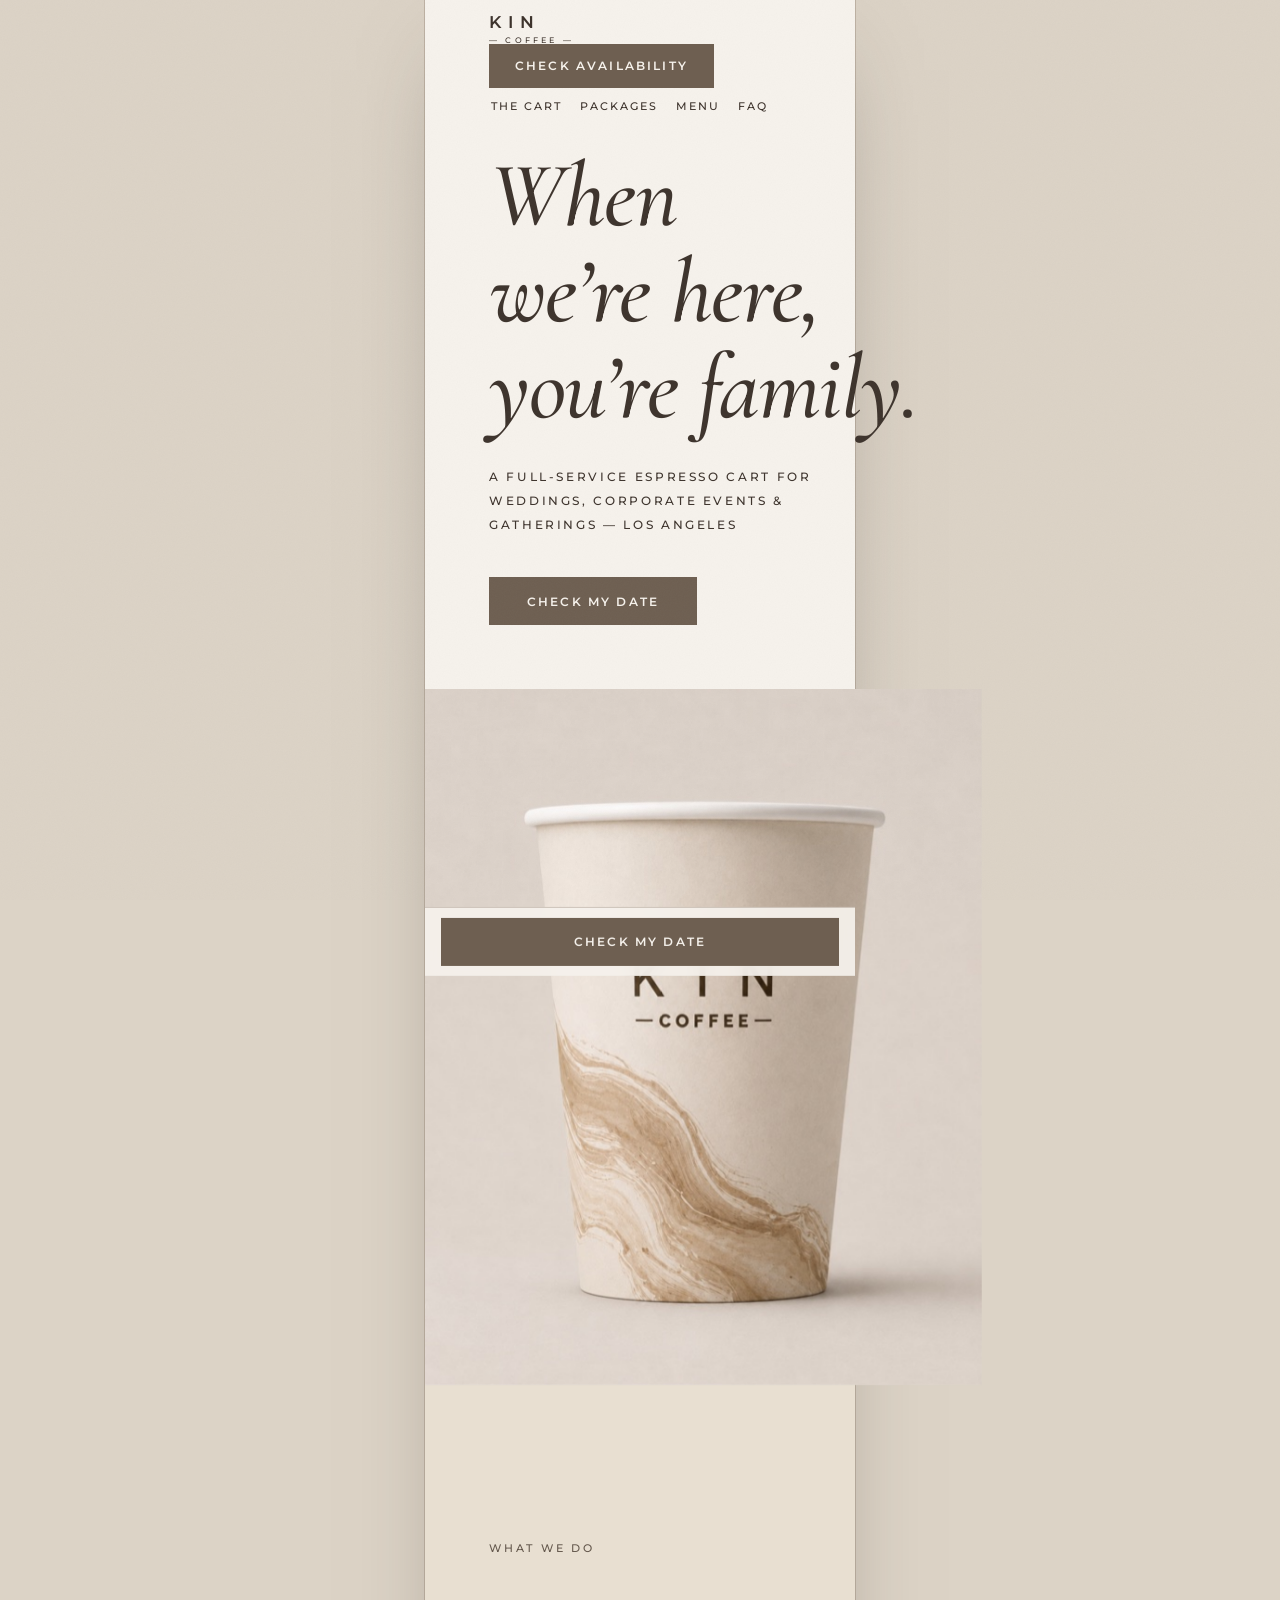
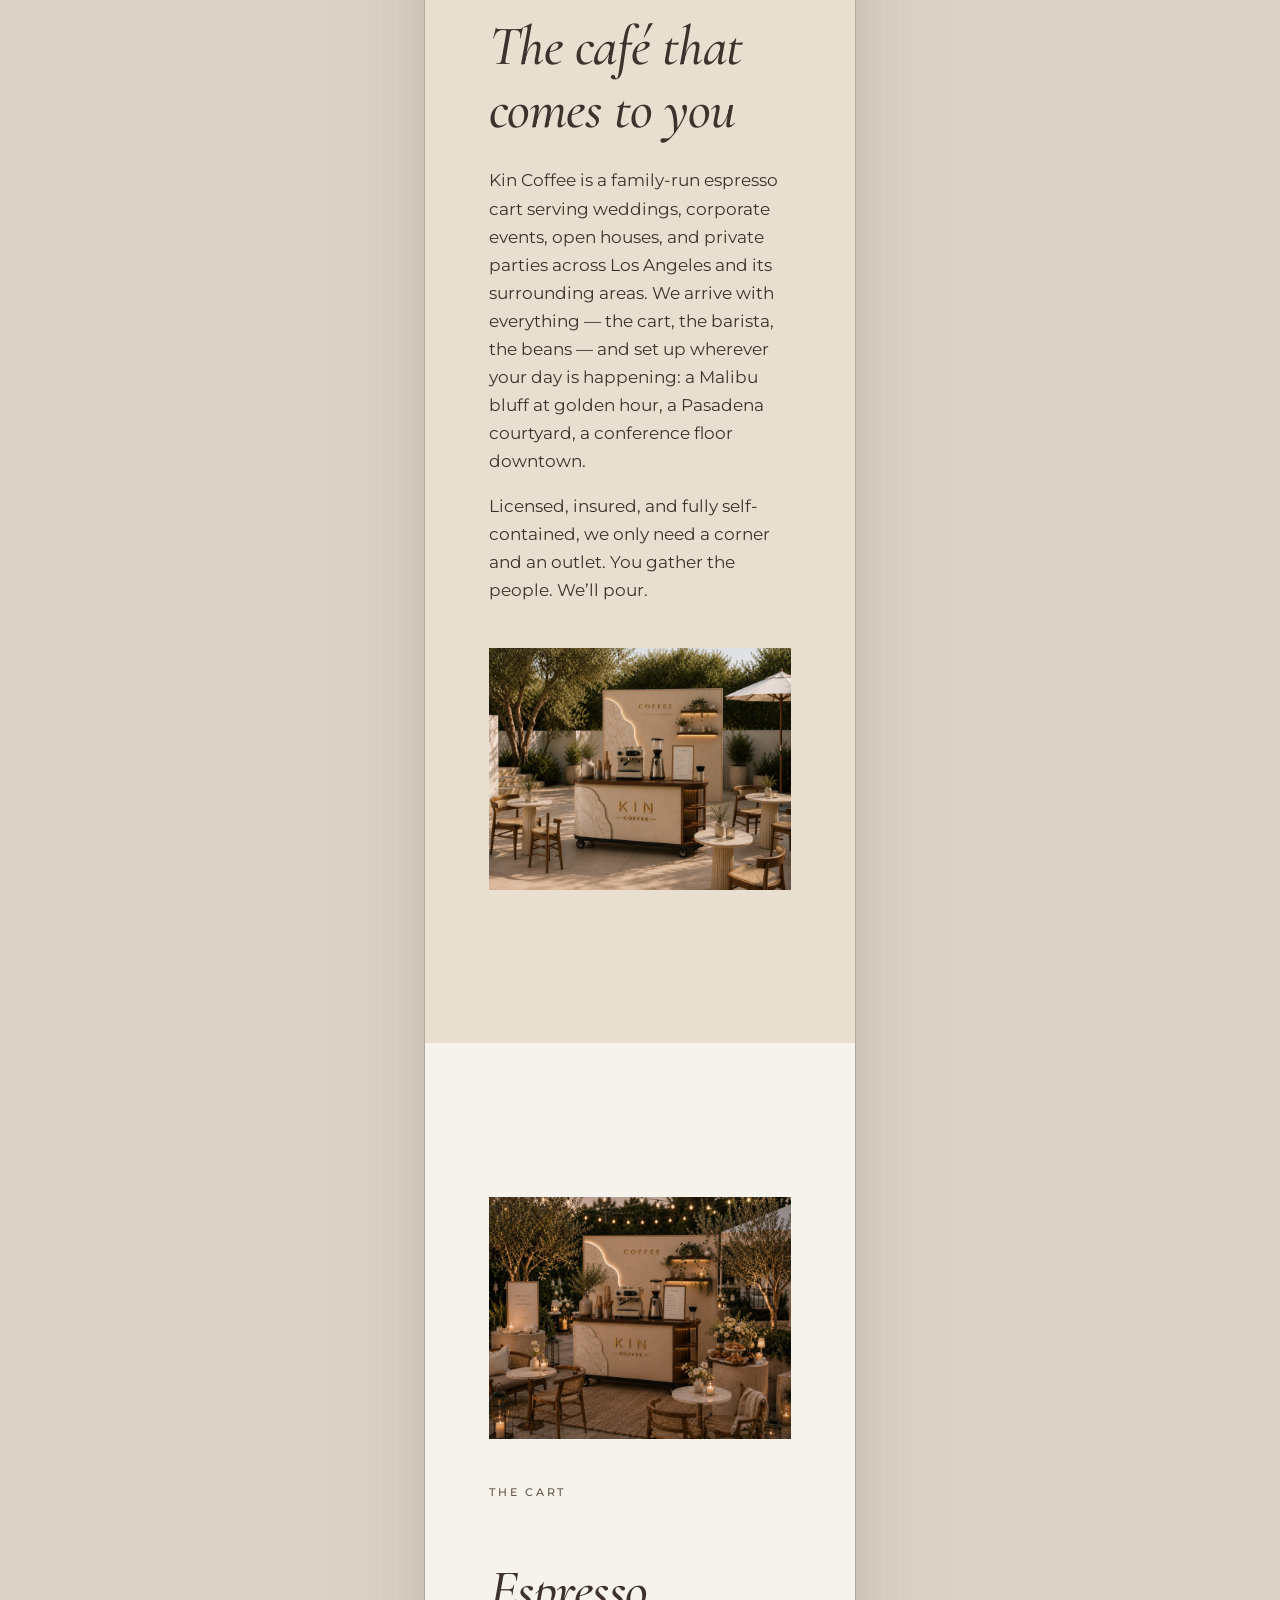
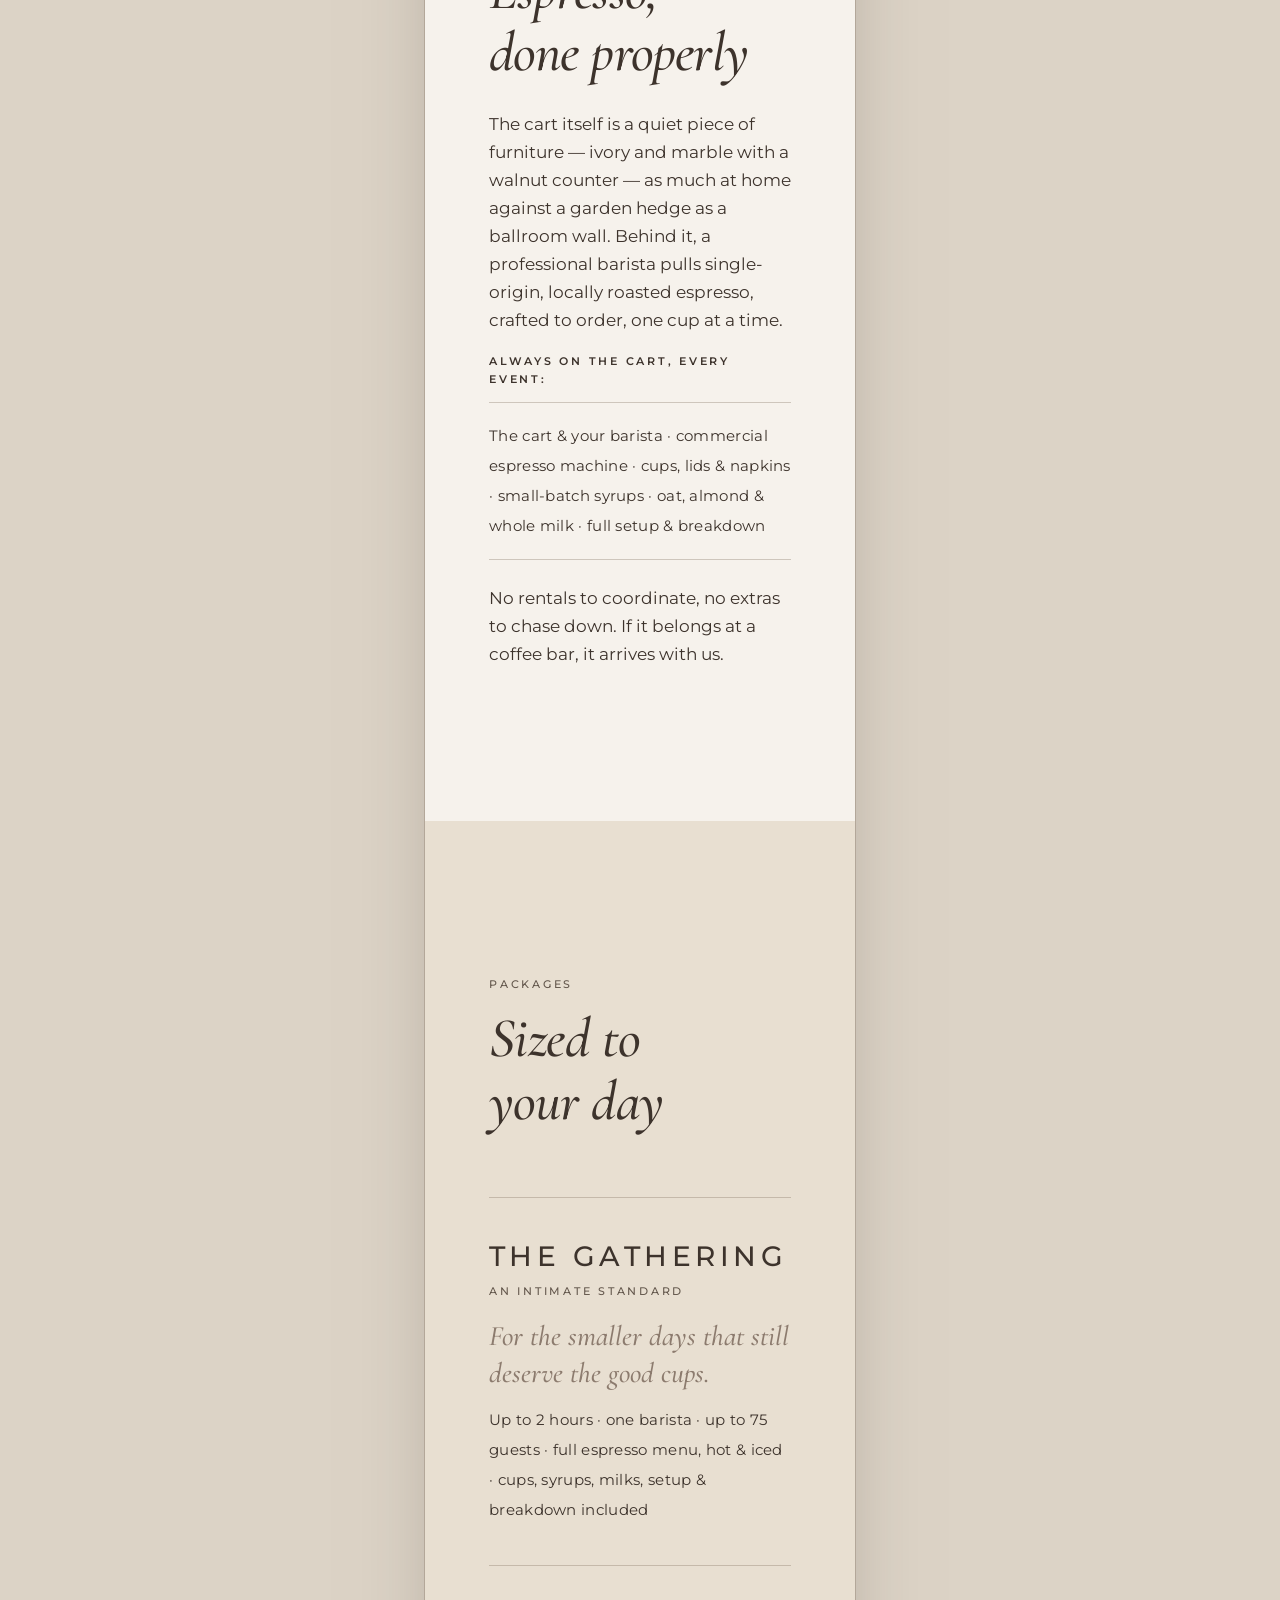
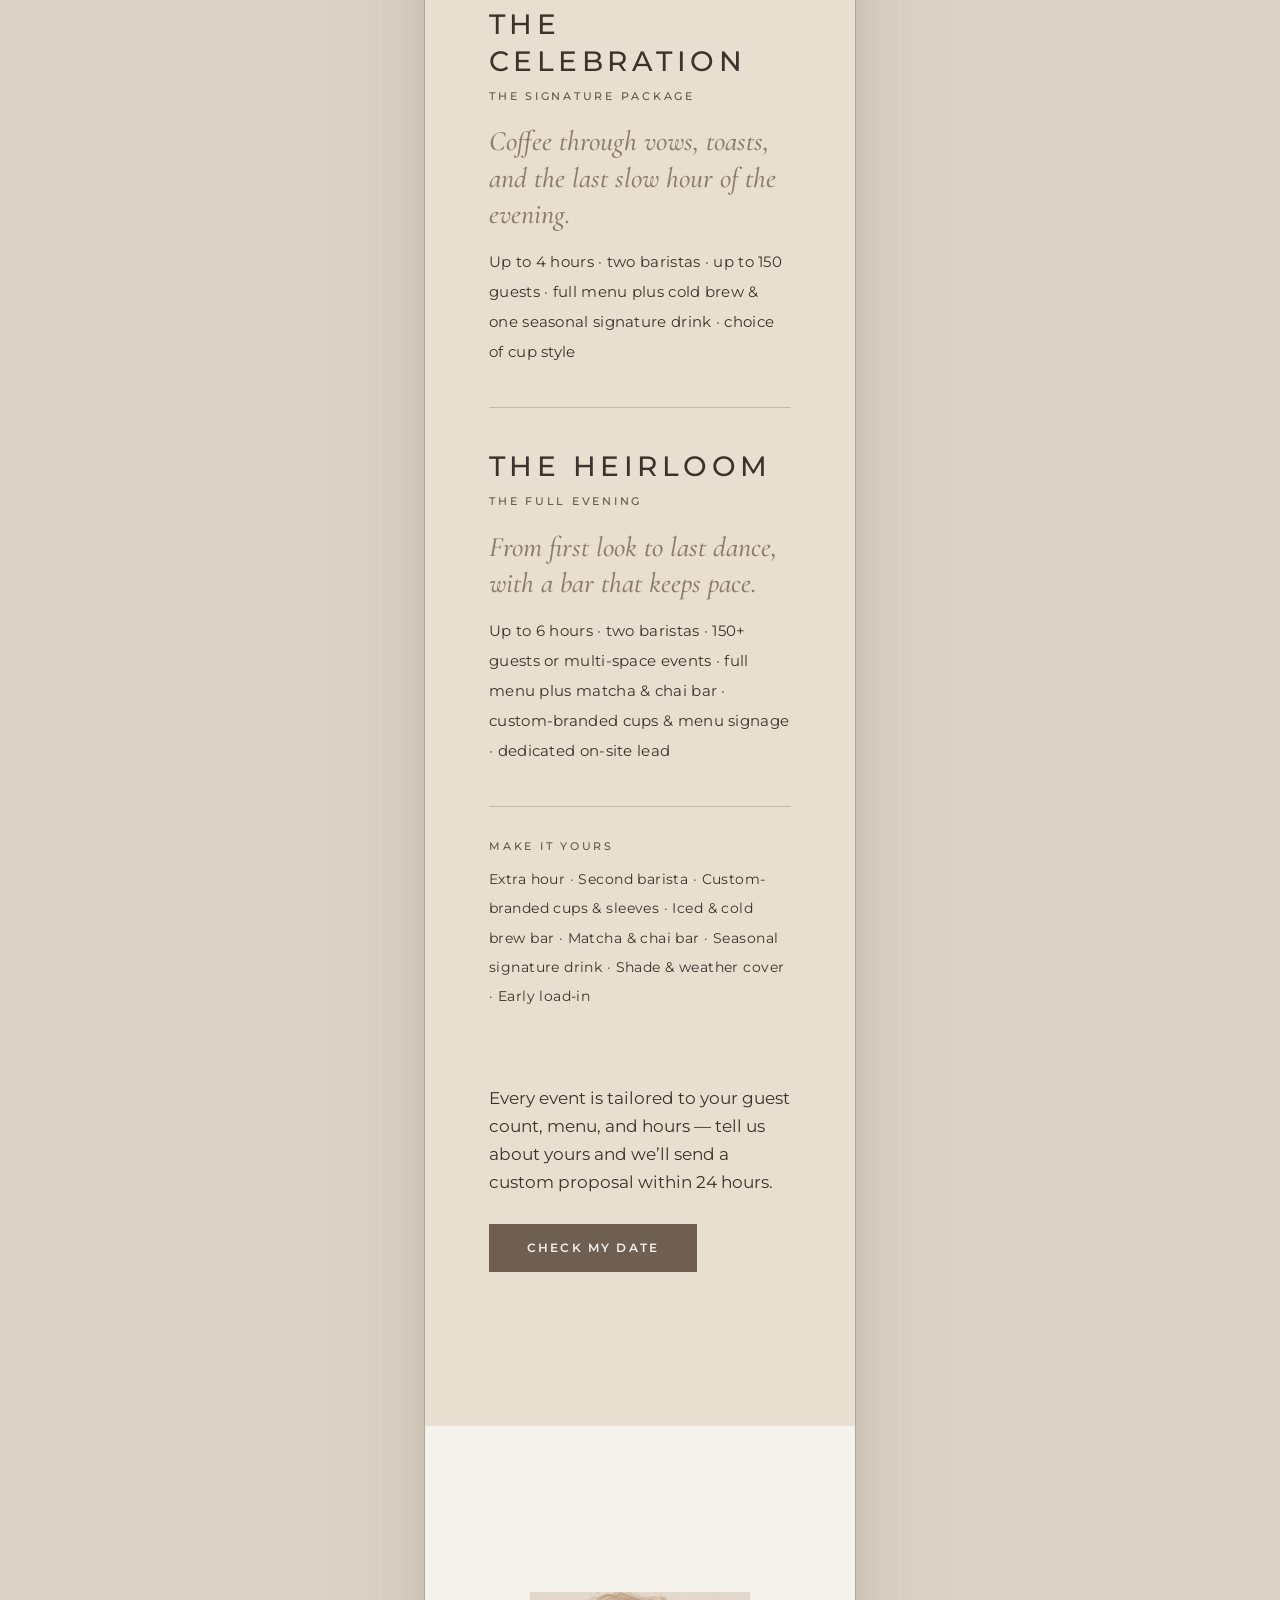
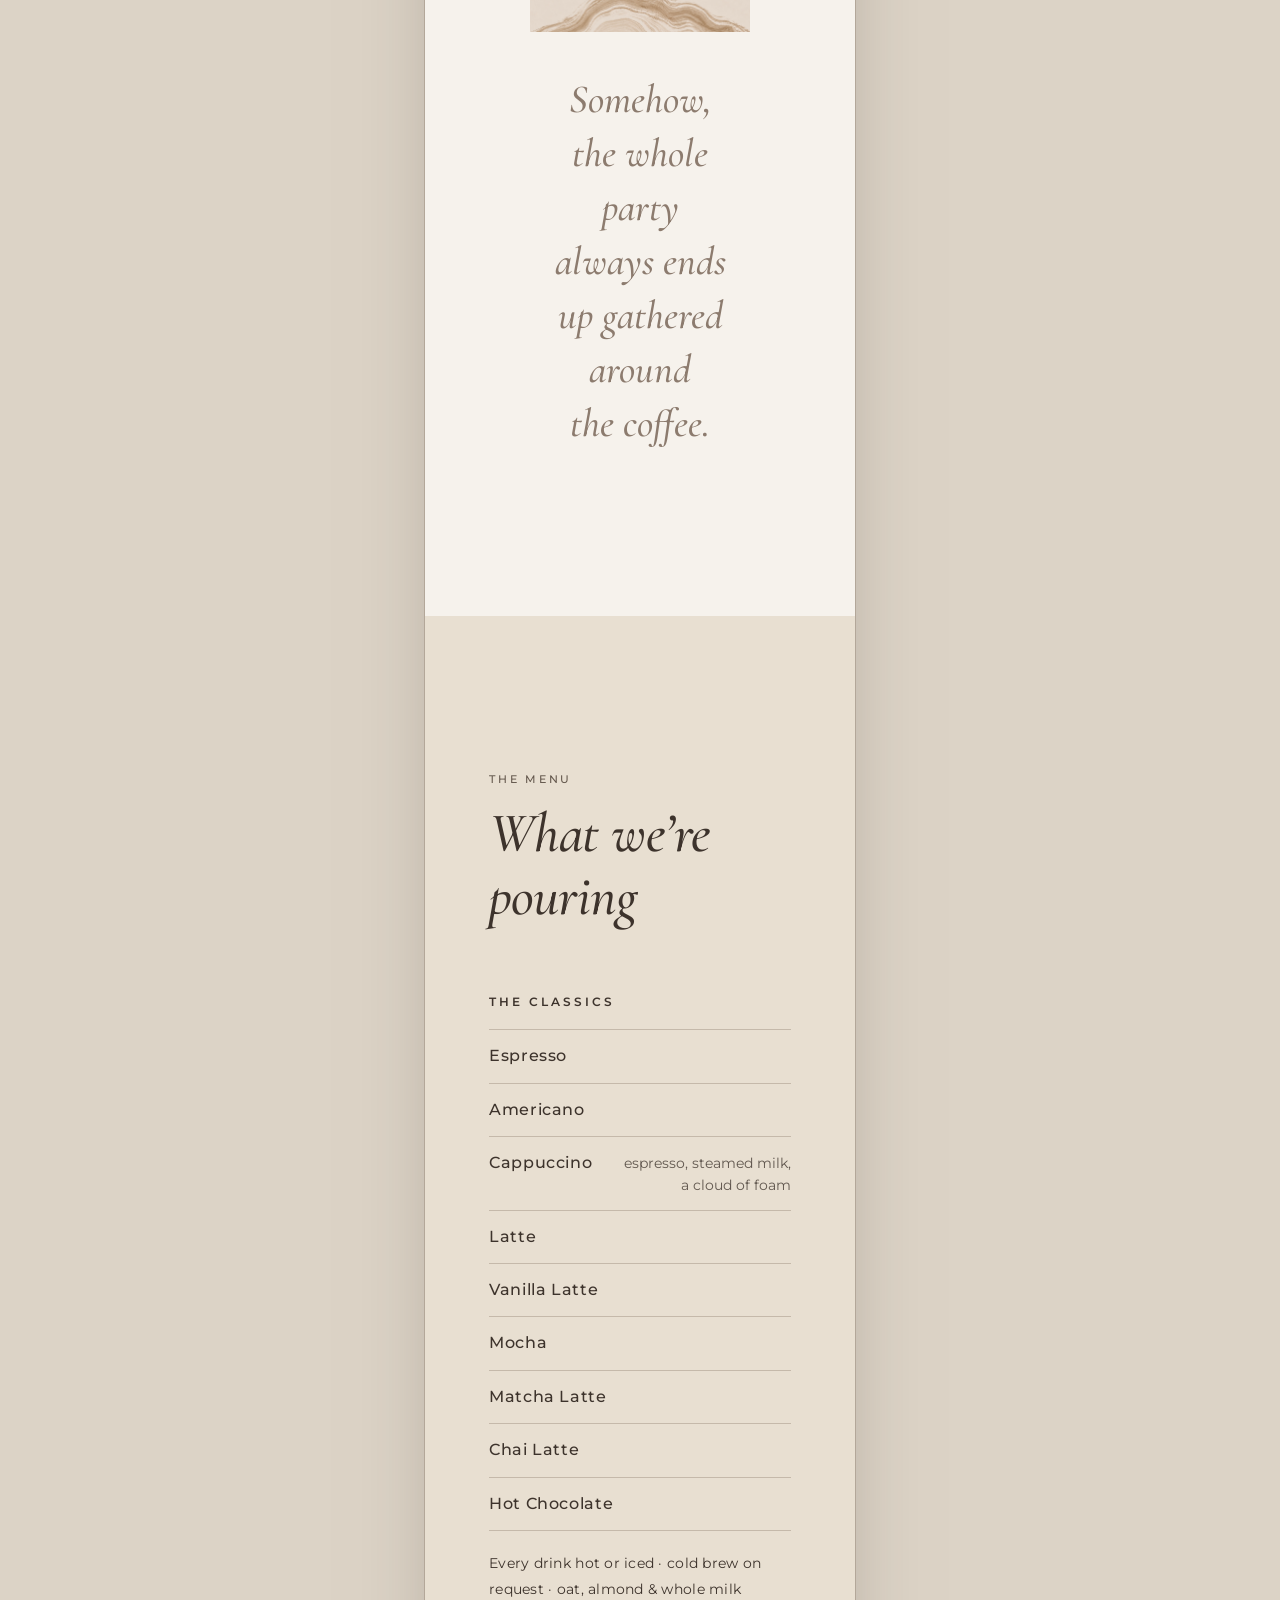
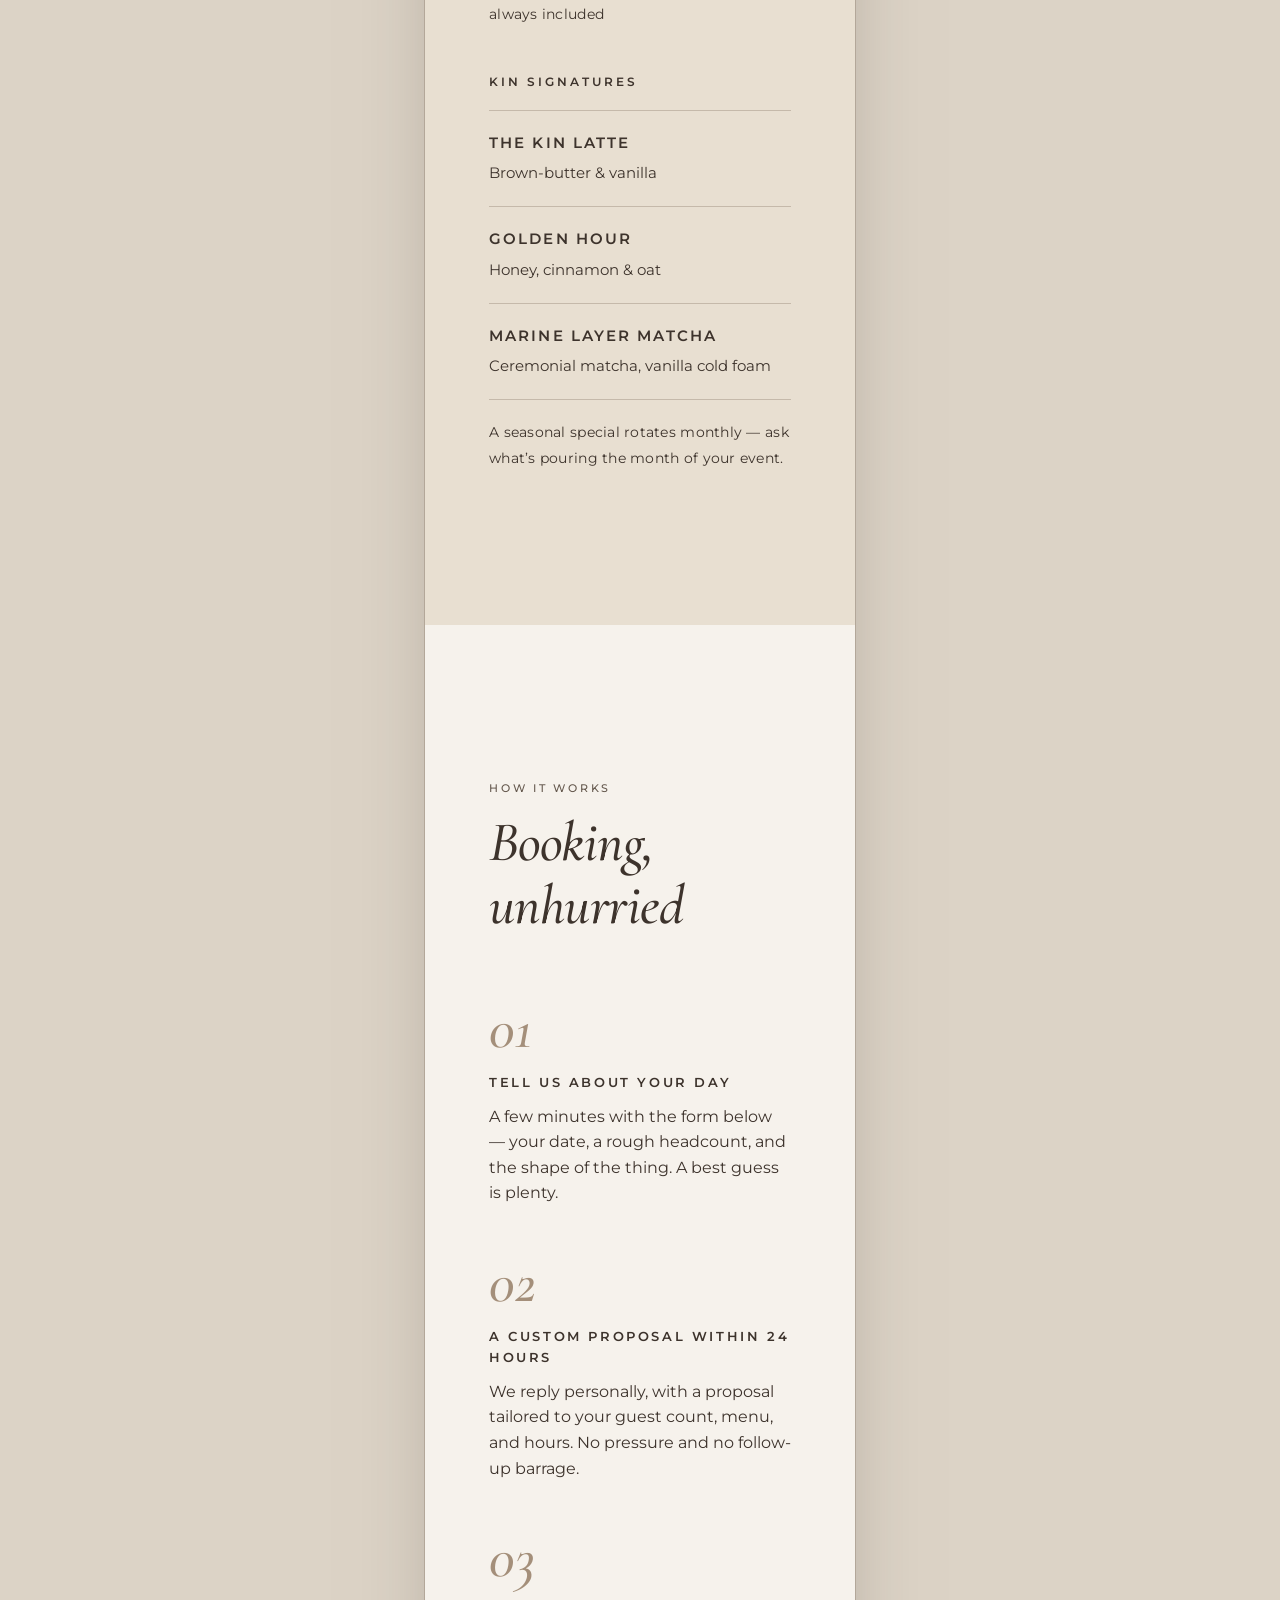
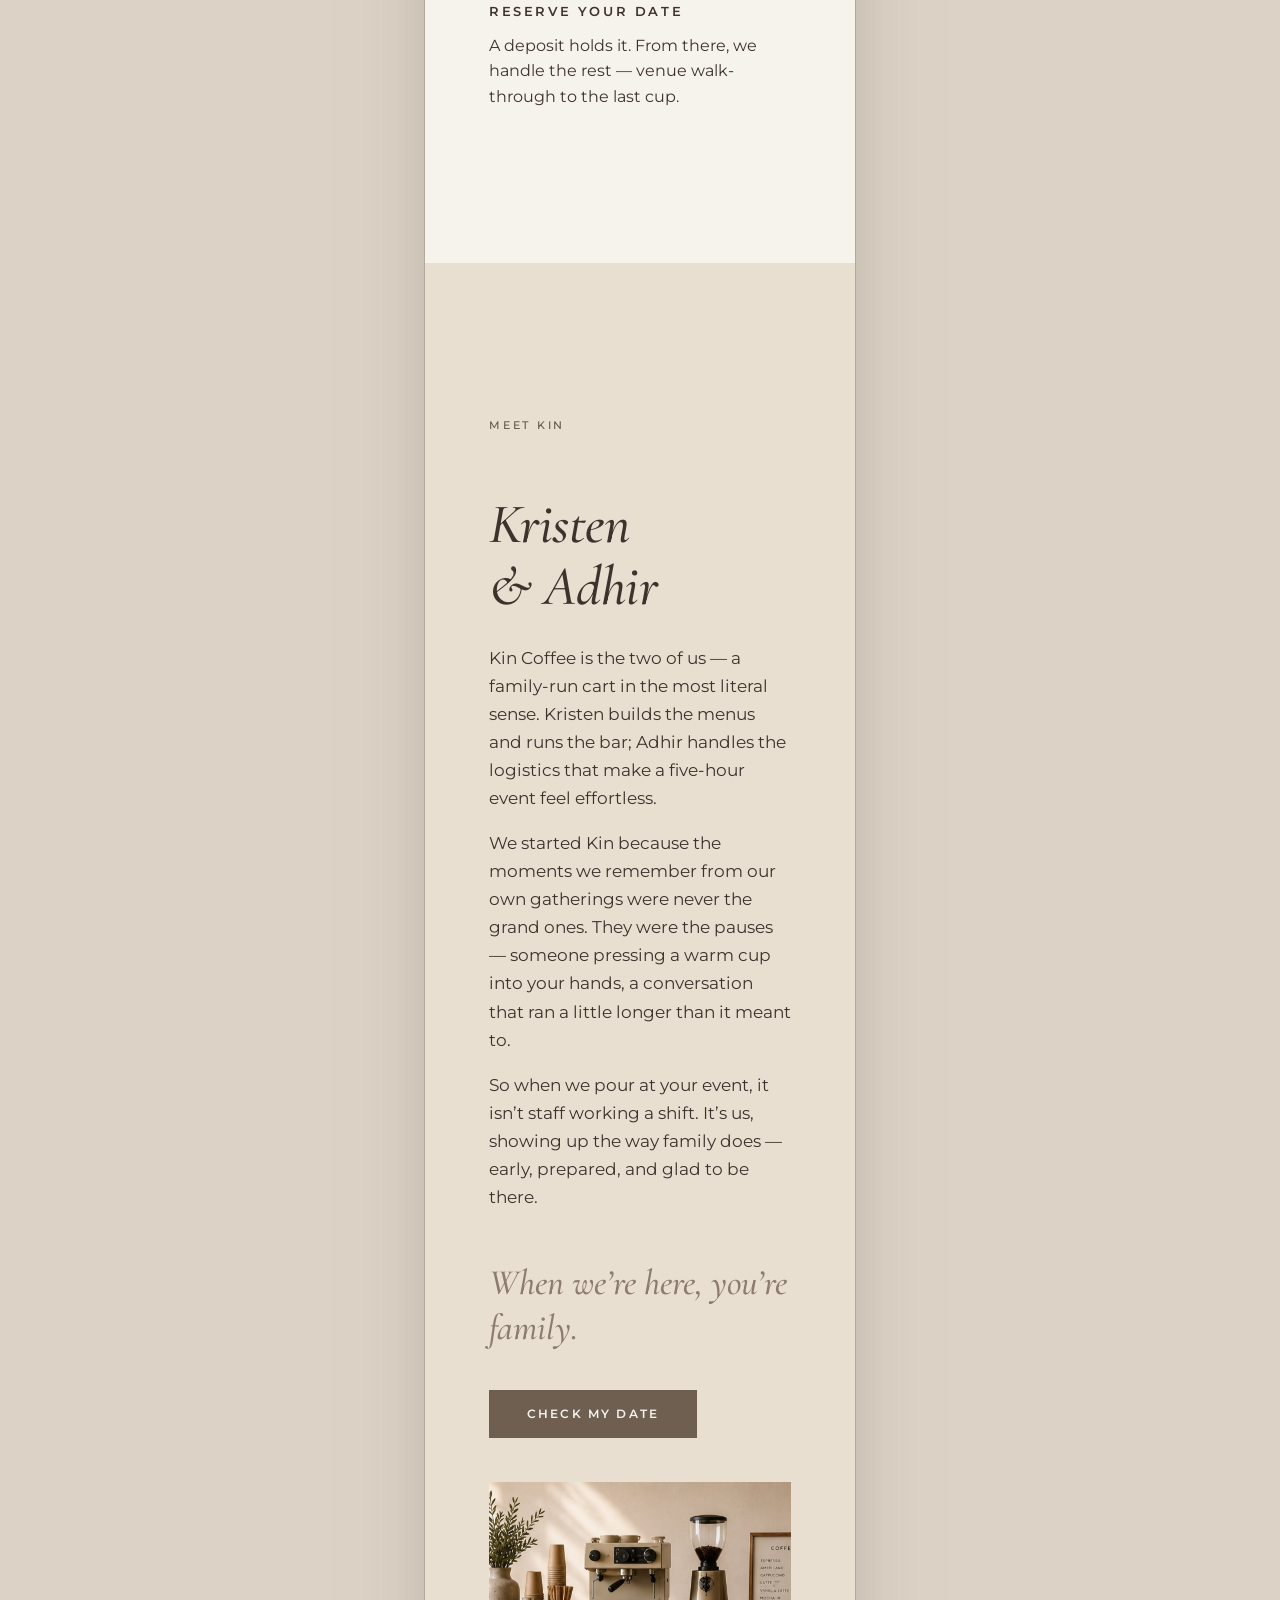
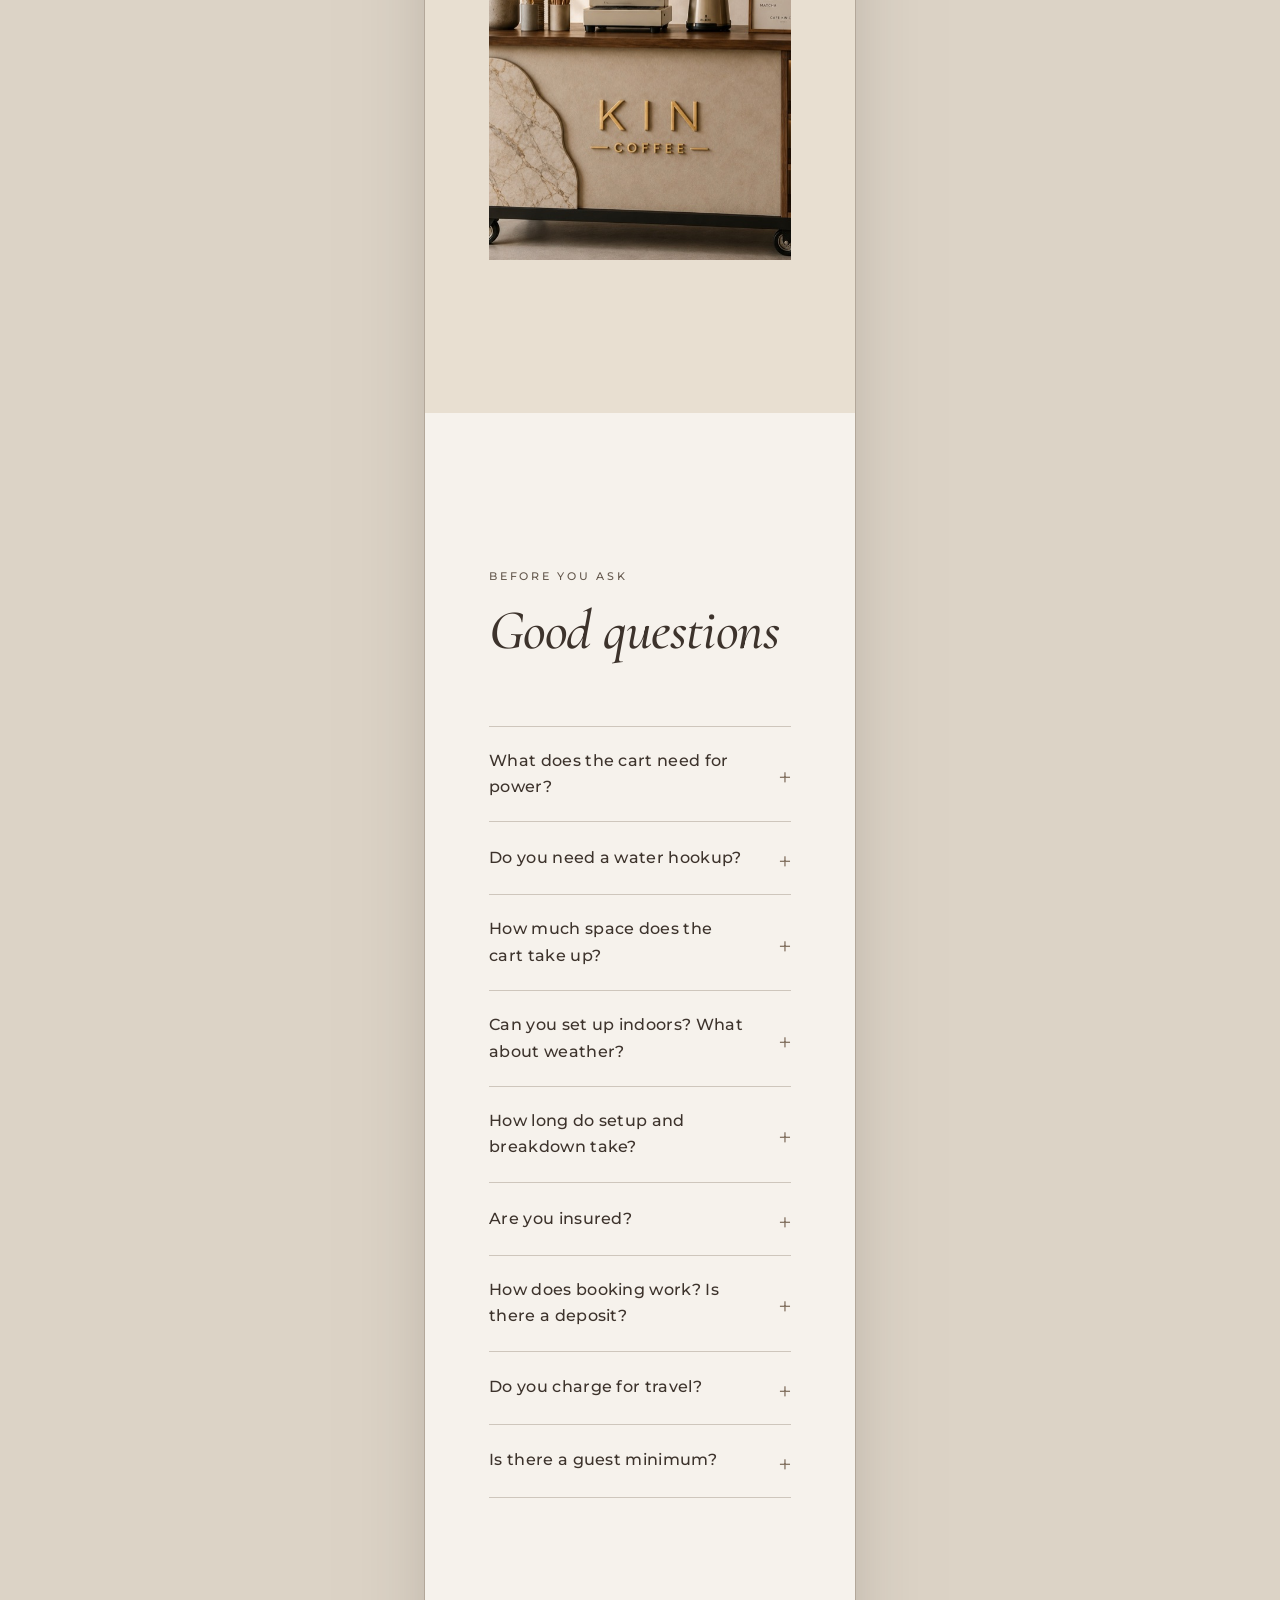
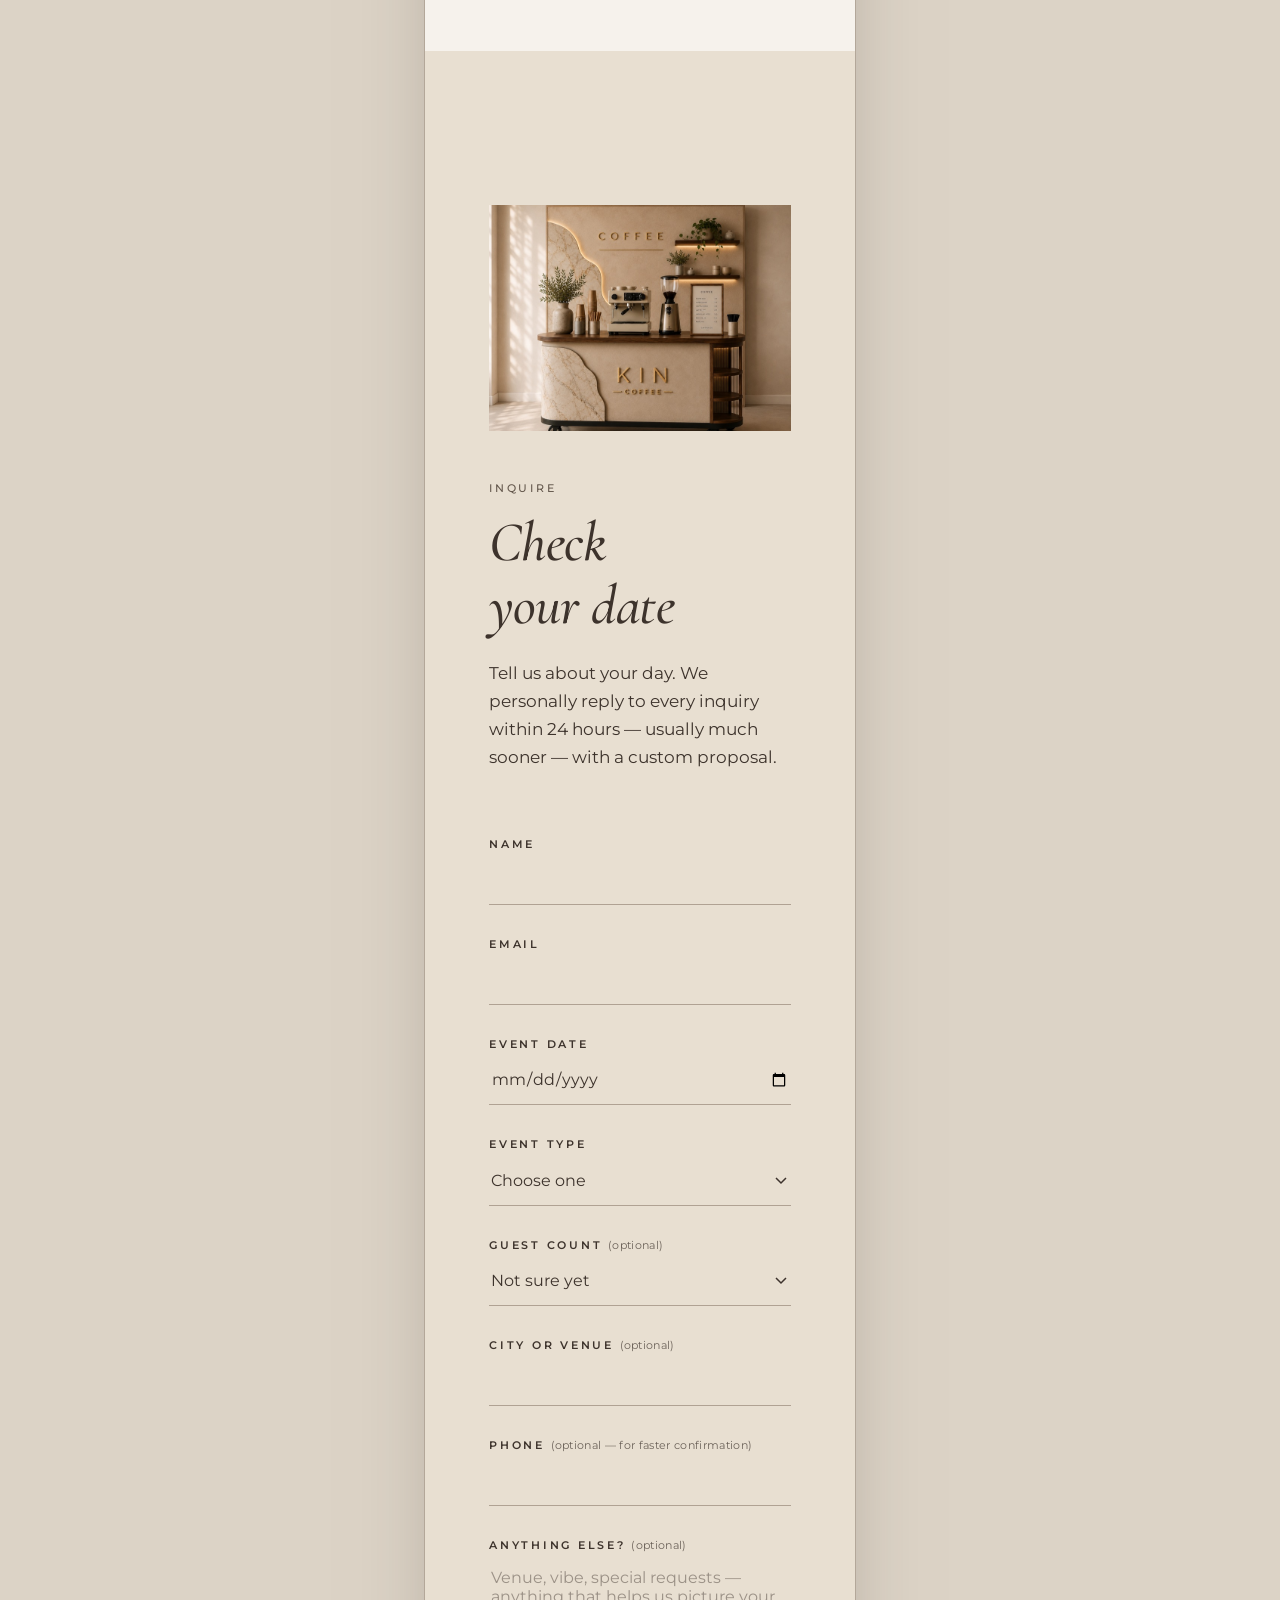
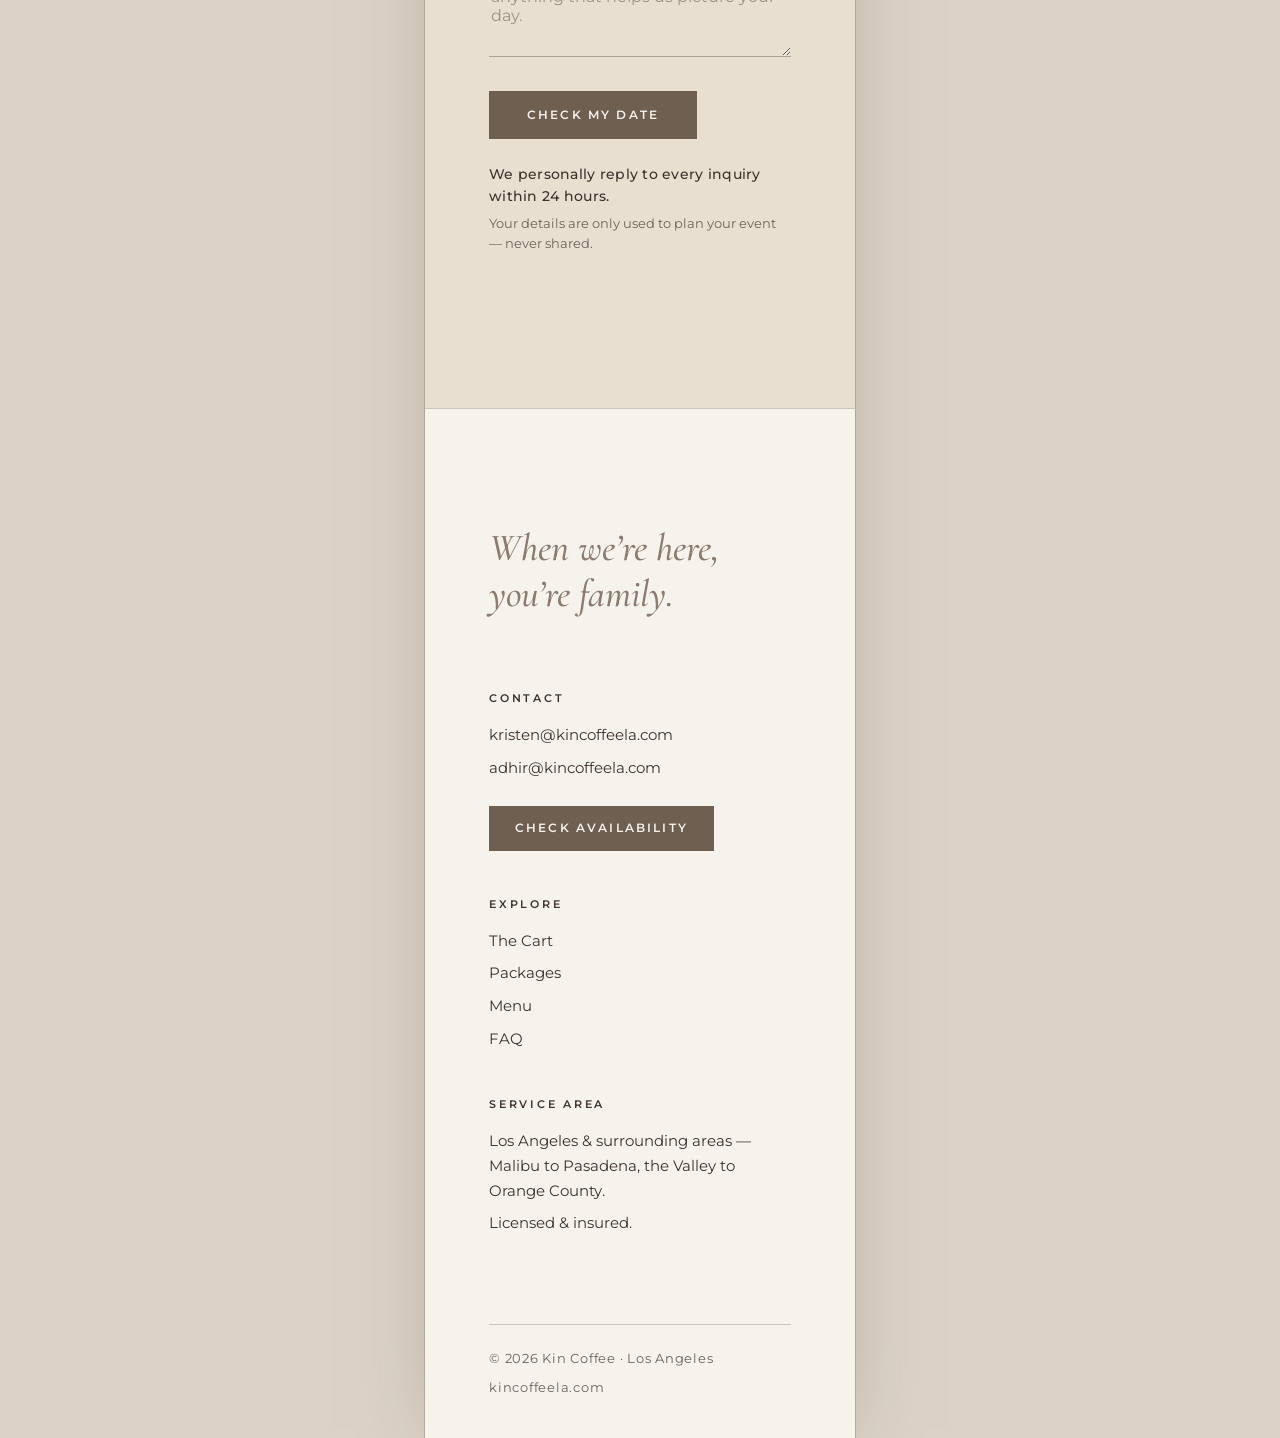
==== mobile/index.html @ 50a7cbc4 "Mobile preview build (forced-phone rendering of v1) + .nojekyll for Pages Co-Authored-By: Claude Fab" ====
<!DOCTYPE html>
<html lang="en">
<head>
  <meta charset="UTF-8">
  <meta name="viewport" content="width=device-width, initial-scale=1">
  <script>document.documentElement.className += ' js';</script>
  <title>Kin Coffee — Luxury Coffee Cart Rentals for Weddings &amp; Events | Los Angeles</title>
  <meta name="description" content="Kin Coffee is a family-run luxury espresso cart serving weddings, corporate events, open houses, and private parties across Los Angeles. Full-service, licensed and insured — we come to you.">
  <meta property="og:title" content="Kin Coffee — Luxury Coffee Cart Rentals | Los Angeles">
  <meta property="og:description" content="A full-service espresso cart for weddings, corporate events, and gatherings across Los Angeles. When we’re here, you’re family.">
  <meta property="og:image" content="../assets/img/cart-dusk-1400.jpg">
  <meta name="theme-color" content="#F6F2EC">
  <link rel="preconnect" href="https://fonts.googleapis.com">
  <link rel="preconnect" href="https://fonts.gstatic.com" crossorigin>
  <link href="https://fonts.googleapis.com/css2?family=Cormorant+Garamond:ital,wght@0,500;0,600;1,400;1,500;1,600&family=Montserrat:wght@300;400;500;600&display=swap" rel="stylesheet">
  <link rel="stylesheet" href="../assets/css/tokens.css">
  <link rel="stylesheet" href="style.css">
  <link rel="icon" type="image/svg+xml" href="../assets/favicon.svg">
  <script src="../assets/js/inquiry.js" defer></script>
  <script type="application/ld+json">
  {
    "@context": "https://schema.org",
    "@type": "LocalBusiness",
    "name": "Kin Coffee",
    "url": "https://www.kincoffeela.com",
    "email": "kristen@kincoffeela.com",
    "description": "Luxury coffee cart rentals for weddings, corporate events, open houses, and private parties in Los Angeles and surrounding areas.",
    "areaServed": "Los Angeles"
  }
  </script>
</head>
<body class="grain">

  <a class="skip-link" href="#main">Skip to content</a>

  <header class="site-head" data-nav>
    <a class="wordmark" href="#top" aria-label="Kin Coffee — back to top">
      <span class="wordmark-kin">KIN</span>
      <span class="wordmark-sub">— Coffee —</span>
    </a>
    <nav class="site-nav" aria-label="Site">
      <a href="#cart">The Cart</a>
      <a href="#packages">Packages</a>
      <a href="#menu">Menu</a>
      <a href="#faq">FAQ</a>
    </nav>
    <a class="btn btn--nav" href="#inquire">Check Availability</a>
  </header>

  <main id="main">

    <!-- ============ HERO ============ -->
    <section class="hero" id="top">
      <div class="hero-copy">
        <h1 class="hero-tagline">When we&rsquo;re here, you&rsquo;re&nbsp;family.</h1>
        <p class="hero-support">A full-service espresso cart for weddings, corporate events &amp; gatherings&nbsp;&mdash; Los&nbsp;Angeles</p>
        <a class="btn" href="#inquire">Check My Date</a>
      </div>
      <div class="hero-media">
        <img
          src="../assets/img/cup-1040.jpg"
          srcset="../assets/img/cup-600.jpg 600w, ../assets/img/cup-1040.jpg 1040w"
          sizes="(min-width: 960px) 45vw, 100vw"
          width="1040" height="1512"
          alt="A Kin Coffee paper cup on a beige ground, marbled in warm caramel tones with the KIN wordmark"
          fetchpriority="high" decoding="async">
      </div>
    </section>

    <!-- ============ INTRO / WHAT WE DO ============ -->
    <section class="section section--beige intro">
      <div class="section-inner grid12" data-reveal-stagger>
        <p class="gutter-label gutter-label--vert eyebrow" aria-hidden="true">What we do</p>
        <div class="intro-text" data-reveal>
          <h2>The caf&eacute; that comes to&nbsp;you</h2>
          <p>Kin Coffee is a family-run espresso cart serving weddings, corporate events, open houses, and private parties across Los Angeles and its surrounding areas. We arrive with everything &mdash; the cart, the barista, the beans &mdash; and set up wherever your day is happening: a Malibu bluff at golden hour, a Pasadena courtyard, a conference floor downtown.</p>
          <p>Licensed, insured, and fully self-contained, we only need a corner and an outlet. You gather the people. We&rsquo;ll pour.</p>
        </div>
        <div class="intro-media frame" data-reveal>
          <img
            src="../assets/img/cart-day-1400.jpg"
            srcset="../assets/img/cart-day-800.jpg 800w, ../assets/img/cart-day-1400.jpg 1400w"
            sizes="(min-width: 960px) 44vw, 92vw"
            width="1402" height="1122"
            alt="The Kin Coffee cart on a sunlit stone patio among olive trees, with rattan chairs, marble bistro tables, and a linen umbrella"
            loading="lazy" decoding="async">
        </div>
      </div>
    </section>

    <!-- ============ THE EXPERIENCE ============ -->
    <section class="section experience" id="cart">
      <div class="section-inner grid12" data-reveal-stagger>
        <div class="exp-media frame" data-reveal>
          <img
            src="../assets/img/cart-dusk-1400.jpg"
            srcset="../assets/img/cart-dusk-800.jpg 800w, ../assets/img/cart-dusk-1400.jpg 1400w"
            sizes="(min-width: 960px) 55vw, 92vw"
            width="1402" height="1122"
            alt="The Kin cart at an evening reception under string lights — candlelit tables, white florals, and a tray of pastries beside it"
            loading="lazy" decoding="async">
        </div>
        <p class="gutter-label gutter-label--right eyebrow" aria-hidden="true">The cart</p>
        <div class="exp-text" data-reveal>
          <h2>Espresso, done&nbsp;properly</h2>
          <p>The cart itself is a quiet piece of furniture &mdash; ivory and marble with a walnut counter &mdash; as much at home against a garden hedge as a ballroom wall. Behind it, a professional barista pulls single-origin, locally roasted espresso, crafted to order, one cup at a time.</p>
          <p class="included-lede">Always on the cart, every event:</p>
          <p class="included-run">The cart &amp; your barista &middot; commercial espresso machine &middot; cups, lids &amp; napkins &middot; small-batch syrups &middot; oat, almond &amp; whole milk &middot; full setup &amp; breakdown</p>
          <p>No rentals to coordinate, no extras to chase down. If it belongs at a coffee bar, it arrives with us.</p>
        </div>
      </div>
    </section>

    <!-- ============ PACKAGES ============ -->
    <section class="section section--beige packages" id="packages">
      <div class="section-inner">
        <header class="section-head" data-reveal>
          <p class="eyebrow">Packages</p>
          <h2>Sized to your&nbsp;day</h2>
        </header>

        <div class="pkg-rows" data-reveal-stagger>
          <article class="pkg-row" data-reveal>
            <div class="pkg-id">
              <h3 class="pkg-name">The Gathering</h3>
              <p class="pkg-kicker">An intimate standard</p>
            </div>
            <div class="pkg-body">
              <p class="pkg-desc">For the smaller days that still deserve the good cups.</p>
              <p class="pkg-list">Up to 2 hours &middot; one barista &middot; up to 75 guests &middot; full espresso menu, hot &amp; iced &middot; cups, syrups, milks, setup &amp; breakdown included</p>
            </div>
          </article>

          <article class="pkg-row" data-reveal>
            <div class="pkg-id">
              <h3 class="pkg-name">The Celebration</h3>
              <p class="pkg-kicker">The signature package</p>
            </div>
            <div class="pkg-body">
              <p class="pkg-desc">Coffee through vows, toasts, and the last slow hour of the evening.</p>
              <p class="pkg-list">Up to 4 hours &middot; two baristas &middot; up to 150 guests &middot; full menu plus cold brew &amp; one seasonal signature drink &middot; choice of cup style</p>
            </div>
          </article>

          <article class="pkg-row" data-reveal>
            <div class="pkg-id">
              <h3 class="pkg-name">The Heirloom</h3>
              <p class="pkg-kicker">The full evening</p>
            </div>
            <div class="pkg-body">
              <p class="pkg-desc">From first look to last dance, with a bar that keeps pace.</p>
              <p class="pkg-list">Up to 6 hours &middot; two baristas &middot; 150+ guests or multi-space events &middot; full menu plus matcha &amp; chai bar &middot; custom-branded cups &amp; menu signage &middot; dedicated on-site lead</p>
            </div>
          </article>

          <div class="pkg-addons" data-reveal>
            <p class="addons-label eyebrow">Make it yours</p>
            <p class="addons-run">Extra hour &middot; Second barista &middot; Custom-branded cups &amp; sleeves &middot; Iced &amp; cold brew bar &middot; Matcha &amp; chai bar &middot; Seasonal signature drink &middot; Shade &amp; weather cover &middot; Early load-in</p>
          </div>
        </div>

        <div class="pkg-cta" data-reveal>
          <p class="why-no-price">Every event is tailored to your guest count, menu, and hours &mdash; tell us about yours and we&rsquo;ll send a custom proposal within 24&nbsp;hours.</p>
          <a class="btn" href="#inquire">Check My Date</a>
        </div>
      </div>
    </section>

    <!-- ============ PULL QUOTE ============ -->
    <section class="pull" aria-label="A note from Kin">
      <div data-reveal>
        <img class="pull-accent"
          src="../assets/img/texture-marble-band-1774.jpg"
          width="1772" height="326"
          alt="" aria-hidden="true"
          loading="lazy" decoding="async">
        <p class="pull-line">Somehow, the whole party always ends up gathered around the&nbsp;coffee.</p>
      </div>
    </section>
    <!-- SLOT: real reviews/venues once earned -->

    <!-- ============ MENU ============ -->
    <section class="section section--beige menu" id="menu">
      <div class="section-inner">
        <header class="section-head" data-reveal>
          <p class="eyebrow">The menu</p>
          <h2>What we&rsquo;re pouring</h2>
        </header>
        <div class="grid12 menu-grid" data-reveal-stagger>
          <div class="menu-classics" data-reveal>
            <h3 class="menu-subhead">The classics</h3>
            <ul class="menu-list">
              <li><span class="menu-item">Espresso</span></li>
              <li><span class="menu-item">Americano</span></li>
              <li><span class="menu-item">Cappuccino</span><span class="menu-note">espresso, steamed milk, a cloud of foam</span></li>
              <li><span class="menu-item">Latte</span></li>
              <li><span class="menu-item">Vanilla Latte</span></li>
              <li><span class="menu-item">Mocha</span></li>
              <li><span class="menu-item">Matcha Latte</span></li>
              <li><span class="menu-item">Chai Latte</span></li>
              <li><span class="menu-item">Hot Chocolate</span></li>
            </ul>
            <p class="menu-footnote">Every drink hot or iced &middot; cold brew on request &middot; oat, almond &amp; whole milk always included</p>
          </div>
          <div class="menu-signatures" data-reveal>
            <h3 class="menu-subhead">Kin signatures</h3>
            <!-- EDIT-ME: signature drink names & recipes are yours to evolve — swap freely as the menu grows. -->
            <div class="sig">
              <h4 class="sig-name">The Kin Latte</h4>
              <p class="sig-desc">Brown-butter &amp; vanilla</p>
            </div>
            <div class="sig">
              <h4 class="sig-name">Golden Hour</h4>
              <p class="sig-desc">Honey, cinnamon &amp; oat</p>
            </div>
            <div class="sig">
              <h4 class="sig-name">Marine Layer Matcha</h4>
              <p class="sig-desc">Ceremonial matcha, vanilla cold foam</p>
            </div>
            <p class="menu-footnote">A seasonal special rotates monthly &mdash; ask what&rsquo;s pouring the month of your event.</p>
          </div>
        </div>
      </div>
    </section>

    <!-- ============ HOW IT WORKS ============ -->
    <section class="section how">
      <div class="section-inner">
        <header class="section-head" data-reveal>
          <p class="eyebrow">How it works</p>
          <h2>Booking, unhurried</h2>
        </header>
        <ol class="steps" data-reveal-stagger>
          <li class="step" data-reveal>
            <span class="step-num" aria-hidden="true">01</span>
            <h3>Tell us about your day</h3>
            <p>A few minutes with the form below &mdash; your date, a rough headcount, and the shape of the thing. A best guess is plenty.</p>
          </li>
          <li class="step" data-reveal>
            <span class="step-num" aria-hidden="true">02</span>
            <h3>A custom proposal within 24 hours</h3>
            <p>We reply personally, with a proposal tailored to your guest count, menu, and hours. No pressure and no follow-up barrage.</p>
          </li>
          <li class="step" data-reveal>
            <span class="step-num" aria-hidden="true">03</span>
            <h3>Reserve your date</h3>
            <p>A deposit holds it. From there, we handle the rest &mdash; venue walk-through to the last cup.</p>
          </li>
        </ol>
      </div>
    </section>

    <!-- ============ FOUNDERS ============ -->
    <section class="section section--beige founders">
      <div class="section-inner grid12" data-reveal-stagger>
        <p class="gutter-label gutter-label--vert gutter-label--end eyebrow" aria-hidden="true">Meet Kin</p>
        <div class="founders-text" data-reveal>
          <h2>Kristen &amp; Adhir</h2>
          <p>Kin Coffee is the two of us &mdash; a family-run cart in the most literal sense. Kristen builds the menus and runs the bar; Adhir handles the logistics that make a five-hour event feel effortless.
          <!-- EDIT-ME: one or two sentences on how Kin began — the first machine, the first backyard party, why coffee. --></p>
          <p>We started Kin because the moments we remember from our own gatherings were never the grand ones. They were the pauses &mdash; someone pressing a warm cup into your hands, a conversation that ran a little longer than it meant to.
          <!-- EDIT-ME: a personal detail — your neighborhood, your go-to order, who taught you to make coffee. --></p>
          <p>So when we pour at your event, it isn&rsquo;t staff working a shift. It&rsquo;s us, showing up the way family does &mdash; early, prepared, and glad to be there.</p>
          <p class="founders-tagline">When we&rsquo;re here, you&rsquo;re family.</p>
          <a class="btn" href="#inquire">Check My Date</a>
        </div>
        <div class="founders-media frame" data-reveal>
          <img
            src="../assets/img/cart-studio-1400.jpg"
            srcset="../assets/img/cart-studio-800.jpg 800w, ../assets/img/cart-studio-1400.jpg 1400w"
            sizes="(min-width: 960px) 38vw, 92vw"
            width="1402" height="1122"
            alt="The Kin Coffee cart up close — cream marble panel, brass KIN lettering, and a walnut top holding the espresso machine and grinder"
            loading="lazy" decoding="async">
        </div>
      </div>
    </section>

    <!-- ============ FAQ ============ -->
    <section class="section faq-section" id="faq">
      <div class="section-inner faq-inner">
        <header class="section-head" data-reveal>
          <p class="eyebrow">Before you ask</p>
          <h2>Good questions</h2>
        </header>
        <div class="faq" data-accordion data-reveal>
          <details>
            <summary>What does the cart need for power?</summary>
            <div class="faq-a">
              <p>One dedicated 110V outlet (15&ndash;20 amp) within about 25 feet of our setup spot &mdash; dedicated meaning not shared with the DJ, lighting, or the photo booth. That&rsquo;s it. If your venue or backyard doesn&rsquo;t have power nearby, just tell us; we can bring a quiet generator.</p>
            </div>
          </details>
          <details>
            <summary>Do you need a water hookup?</summary>
            <div class="faq-a">
              <p>No &mdash; the cart is fully self-contained. We arrive with everything we need, water included, so we can set up in the middle of a lawn as easily as in a catering kitchen.</p>
            </div>
          </details>
          <details>
            <summary>How much space does the cart take up?</summary>
            <div class="faq-a">
              <p>Plan on roughly 6 by 6 feet for the cart and barista to work comfortably; the cart itself runs about 8 by 4. It looks best set against a wall, hedge, or backdrop, but we&rsquo;ve made a happy home in plenty of corners.</p>
            </div>
          </details>
          <details>
            <summary>Can you set up indoors? What about weather?</summary>
            <div class="faq-a">
              <p>Both, gladly. The cart rolls through standard doorways and sets up indoors or out. Outdoors, we pour rain or shine with a covered setup &mdash; and if severe weather cancels your event outright, we reschedule in good faith rather than leave you stuck.</p>
            </div>
          </details>
          <details>
            <summary>How long do setup and breakdown take?</summary>
            <div class="faq-a">
              <p>About 45 minutes to set up and 30 to break down &mdash; and neither is ever counted against your service hours. If your package includes two hours of coffee, you get two full hours of coffee.</p>
            </div>
          </details>
          <details>
            <summary>Are you insured?</summary>
            <div class="faq-a">
              <p>Yes &mdash; we carry general liability insurance, and we&rsquo;re glad to send a certificate of insurance directly to your venue on request. Most coordinators ask; we&rsquo;re ready.</p>
            </div>
          </details>
          <details>
            <summary>How does booking work? Is there a deposit?</summary>
            <div class="faq-a">
              <p>A deposit holds your date, with the balance due about a week before the event. We recommend reaching out 4 to 8 weeks ahead, though last-minute gatherings are welcome whenever the calendar allows.</p>
            </div>
          </details>
          <details>
            <summary>Do you charge for travel?</summary>
            <div class="faq-a">
              <p>Travel is included across Los Angeles and surrounding areas. Beyond that, a modest travel fee may apply &mdash; always disclosed upfront in your proposal, never a surprise.</p>
            </div>
          </details>
          <details>
            <summary>Is there a guest minimum?</summary>
            <div class="faq-a">
              <p>None. We&rsquo;ve poured for intimate open houses and 300-cup receptions with equal care. Tell us the shape of your day and we&rsquo;ll size the cart to fit.</p>
            </div>
          </details>
        </div>
      </div>
    </section>

    <!-- ============ INQUIRE ============ -->
    <section class="section inquire" id="inquire">
      <div class="section-inner inquire-grid">
        <div class="inquire-media" data-reveal>
          <img
            src="../assets/img/cart-backdrop-1400.jpg"
            srcset="../assets/img/cart-backdrop-800.jpg 800w, ../assets/img/cart-backdrop-1400.jpg 1400w"
            sizes="(min-width: 960px) 38vw, 92vw"
            width="1402" height="1122"
            alt="The Kin cart in front of its indoor backdrop wall — lit wooden shelves, trailing plants, and a small COFFEE sign above the marble panel"
            loading="lazy" decoding="async">
        </div>
        <div class="inquire-panel" data-reveal>
          <header class="section-head">
            <p class="eyebrow">Inquire</p>
            <h2>Check your date</h2>
            <p class="inquire-lede">Tell us about your day. We personally reply to every inquiry within 24 hours &mdash; usually much sooner &mdash; with a custom proposal.</p>
          </header>

          <div data-inquiry>
            <form data-inquiry-form novalidate>
              <div data-field>
                <label for="inq-name">Name</label>
                <input id="inq-name" name="name" type="text" required autocomplete="name">
                <p class="field-error" hidden></p>
              </div>

              <div data-field>
                <label for="inq-email">Email</label>
                <input id="inq-email" name="email" type="email" required autocomplete="email" inputmode="email">
                <p class="field-error" hidden></p>
              </div>

              <div data-field>
                <label for="inq-date">Event date</label>
                <input id="inq-date" name="date" type="date" required>
                <p class="field-error" hidden></p>
              </div>

              <div data-field>
                <label for="inq-type">Event type</label>
                <select id="inq-type" name="type" required>
                  <option value="" selected disabled>Choose one</option>
                  <option>Wedding</option>
                  <option>Corporate event</option>
                  <option>Private party</option>
                  <option>Open house</option>
                  <option>Something else</option>
                </select>
                <p class="field-error" hidden></p>
              </div>

              <div data-field>
                <label for="inq-guests">Guest count <span class="opt">(optional)</span></label>
                <select id="inq-guests" name="guests">
                  <option value="" selected>Not sure yet</option>
                  <option>Up to 50</option>
                  <option>50–100</option>
                  <option>100–150</option>
                  <option>150–300</option>
                  <option>300+</option>
                </select>
                <p class="field-error" hidden></p>
              </div>

              <div data-field>
                <label for="inq-location">City or venue <span class="opt">(optional)</span></label>
                <input id="inq-location" name="location" type="text" autocomplete="address-level2">
                <p class="field-error" hidden></p>
              </div>

              <div data-field>
                <label for="inq-phone">Phone <span class="opt">(optional — for faster confirmation)</span></label>
                <input id="inq-phone" name="phone" type="tel" autocomplete="tel" inputmode="tel">
                <p class="field-error" hidden></p>
              </div>

              <div data-field>
                <label for="inq-message">Anything else? <span class="opt">(optional)</span></label>
                <textarea id="inq-message" name="message" rows="4"
                  placeholder="Venue, vibe, special requests — anything that helps us picture your day."></textarea>
                <p class="field-error" hidden></p>
              </div>

              <!-- honeypot — keep hidden -->
              <input type="checkbox" name="botcheck" tabindex="-1" autocomplete="off" aria-hidden="true" style="display:none">

              <p data-form-status hidden role="alert"></p>

              <button type="submit">Check My Date</button>

              <p class="form-trust">We personally reply to every inquiry within 24 hours.</p>
              <p class="form-privacy">Your details are only used to plan your event &mdash; never shared.</p>
            </form>

            <div data-form-success hidden>
              <h3>You&rsquo;re family now.</h3>
              <p>Thank you &mdash; your inquiry is on its way to Kristen &amp; Adhir. We&rsquo;ll be in touch within
                24 hours, usually much sooner, with a custom proposal for your day.</p>
            </div>
          </div>
        </div>
      </div>
    </section>

  </main>

  <!-- ============ FOOTER ============ -->
  <footer class="site-foot">
    <div class="section-inner">
      <p class="foot-tagline">When we&rsquo;re here, you&rsquo;re family.</p>
      <div class="foot-grid">
        <div class="foot-col">
          <h3 class="foot-head">Contact</h3>
          <p><a href="mailto:kristen@kincoffeela.com">kristen@kincoffeela.com</a></p>
          <p><a href="mailto:adhir@kincoffeela.com">adhir@kincoffeela.com</a></p>
          <p><a class="btn btn--nav foot-cta" href="#inquire">Check Availability</a></p>
        </div>
        <div class="foot-col">
          <h3 class="foot-head">Explore</h3>
          <p><a href="#cart">The Cart</a></p>
          <p><a href="#packages">Packages</a></p>
          <p><a href="#menu">Menu</a></p>
          <p><a href="#faq">FAQ</a></p>
        </div>
        <div class="foot-col">
          <h3 class="foot-head">Service area</h3>
          <p>Los Angeles &amp; surrounding areas &mdash; Malibu to Pasadena, the Valley to Orange County.</p>
          <p>Licensed &amp; insured.</p>
        </div>
      </div>
      <div class="foot-bottom">
        <p>&copy; 2026 Kin Coffee &middot; Los Angeles</p>
        <p>kincoffeela.com</p>
      </div>
    </div>
  </footer>


  <div class="kin-mobile-bar" data-mobile-cta>
    <a class="btn" href="#inquire">Check My Date</a>
  </div>
</body>
</html>
---- assets/css/tokens.css ----
/* ============================================================
   Kin Coffee — shared design tokens & primitives
   Loaded by every variant BEFORE its own style.css.
   ============================================================ */

:root {
  /* palette — 60/30/10: ivory dominant, beige rhythm, taupe accent */
  --ivory: #F6F2EC;
  --beige: #E8DFD1;
  --taupe: #A48F7A;
  --taupe-dark: #837261;
  --taupe-warm: #8C7B6E;
  --taupe-deep: #6E5F51;       /* button fill — AA-safe with ivory text */
  --ink: #3D332C;              /* body text anchor — WCAG-safe on ivory/beige */
  --ink-soft: #63574C;         /* small labels/captions — AA-safe on ivory & beige */
  --hairline: rgba(131, 114, 97, 0.35);

  --font-sans: 'Montserrat', 'Avenir Next', -apple-system, 'Helvetica Neue', Arial, sans-serif;
  --font-serif: 'Cormorant Garamond', 'Cormorant', Georgia, serif;

  --track-caps: 0.18em;        /* nav / buttons */
  --track-label: 0.25em;       /* eyebrow micro-labels */

  --pad-section: clamp(72px, 12vw, 160px);
  --ease-out: cubic-bezier(0.22, 0.61, 0.36, 1);
}

*, *::before, *::after { box-sizing: border-box; }

html { scroll-behavior: smooth; }

body {
  margin: 0;
  background: var(--ivory);
  color: var(--ink);
  font-family: var(--font-sans);
  font-size: 17px;
  font-weight: 400;
  line-height: 1.65;
  -webkit-font-smoothing: antialiased;
  text-rendering: optimizeLegibility;
}

img { max-width: 100%; height: auto; display: block; }
a { color: inherit; }
button { font: inherit; cursor: pointer; }

/* accessibility */
.skip-link {
  position: absolute; left: -9999px; top: 0; z-index: 200;
  background: var(--ink); color: var(--ivory);
  padding: 12px 20px; font-size: 13px; letter-spacing: var(--track-caps);
  text-transform: uppercase; text-decoration: none;
}
.skip-link:focus { left: 0; }
:focus-visible { outline: 2px solid var(--taupe); outline-offset: 3px; }

.visually-hidden {
  position: absolute; width: 1px; height: 1px; margin: -1px;
  padding: 0; overflow: hidden; clip: rect(0 0 0 0); white-space: nowrap; border: 0;
}

/* film-grain overlay — near-subliminal tactile warmth (brief §6) */
.grain::after {
  content: "";
  position: fixed; inset: 0; z-index: 3;
  pointer-events: none;
  opacity: 0.035;
  background-image: url("data:image/svg+xml,%3Csvg xmlns='http://www.w3.org/2000/svg' width='240' height='240'%3E%3Cfilter id='n'%3E%3CfeTurbulence type='fractalNoise' baseFrequency='0.85' numOctaves='2' stitchTiles='stitch'/%3E%3CfeColorMatrix type='saturate' values='0'/%3E%3C/filter%3E%3Crect width='240' height='240' filter='url(%23n)'/%3E%3C/svg%3E");
}

/* the single motion primitive — fade + translateY, observer adds .is-revealed.
   Scoped to html.js (set by an inline head script) so content never hides
   when JavaScript is unavailable. */
.js [data-reveal] {
  opacity: 0;
  transform: translateY(20px);
  transition: opacity 0.65s var(--ease-out), transform 0.65s var(--ease-out);
}
.js [data-reveal].is-revealed { opacity: 1; transform: none; }

@media (prefers-reduced-motion: reduce) {
  html { scroll-behavior: auto; }
  .js [data-reveal] { opacity: 1; transform: none; transition: none; }
  * { animation-duration: 0.01ms !important; animation-iteration-count: 1 !important; }
}

/* hairline rule */
.rule { border: 0; border-top: 1px solid var(--hairline); margin: 0; }

/* eyebrow micro-label */
.eyebrow {
  font-family: var(--font-sans);
  font-size: 11px; font-weight: 500;
  letter-spacing: var(--track-label);
  text-transform: uppercase;
  color: var(--ink-soft); /* small text — taupe-dark fails AA below 24px */
}
---- mobile/style.css ----
/* ============================================================
   Kin Coffee — V1 Editorial Ivory
   Kinfolk-adjacent magazine spread: split hero, 12-col
   asymmetric body grid, hairline packages list, gutter labels,
   underline form. Builds on ../assets/css/tokens.css.
   ============================================================ */

:root {
  --pad-x: clamp(20px, 5vw, 72px);
  --content-max: 1400px;
  --grid-gap: clamp(20px, 2.5vw, 40px);
  --error: #8A3B2A;
}

::selection { background: var(--taupe); color: var(--ivory); }

h1, h2, h3, h4, p { margin: 0; }

p + p { margin-top: 1em; }

/* ---------- buttons — the page's only saturated element ---------- */
.btn,
form[data-inquiry-form] button[type="submit"] {
  display: inline-flex;
  align-items: center;
  justify-content: center;
  min-height: 48px;
  padding: 14px 38px;
  background: var(--taupe-deep);
  color: var(--ivory);
  border: 0;
  border-radius: 0;
  font-family: var(--font-sans);
  font-size: 12px;
  font-weight: 600;
  letter-spacing: var(--track-caps);
  text-transform: uppercase;
  text-decoration: none;
  transition: background-color 0.25s var(--ease-out);
}
.btn:hover,
form[data-inquiry-form] button[type="submit"]:hover {
  background: var(--ink);
}
.btn--nav { padding: 12px 26px; min-height: 44px; }

/* ============================================================
   HEADER
   ============================================================ */
.site-head {
  position: fixed;
  top: 0;
  left: 0;
  right: 0;
  z-index: 50;
  display: flex;
  align-items: center;
  flex-wrap: wrap;
  gap: 0 24px;
  padding: 14px var(--pad-x);
  transition: background-color 0.35s var(--ease-out), box-shadow 0.35s var(--ease-out), padding 0.35s var(--ease-out);
}
.site-head.is-solid {
  background: rgba(246, 242, 236, 0.94);
  -webkit-backdrop-filter: blur(8px);
  backdrop-filter: blur(8px);
  box-shadow: 0 1px 0 var(--hairline);
}

.wordmark {
  text-decoration: none;
  line-height: 1;
  margin-right: auto;
}
.wordmark-kin {
  display: block;
  font-size: 17px;
  font-weight: 600;
  letter-spacing: 0.42em;
  margin-right: -0.42em; /* optically re-center the tracking */
  color: var(--ink);
}
.wordmark-sub {
  display: block;
  margin-top: 5px;
  font-size: 8px;
  font-weight: 500;
  letter-spacing: 0.4em;
  text-transform: uppercase;
  color: var(--ink);
}

.site-nav {
  order: 3;
  flex-basis: 100%;
  display: flex;
  gap: 0 14px;
  margin-top: 2px;
}
.site-nav a {
  display: inline-flex;
  align-items: center;
  min-height: 48px;
  margin-block: -8px;   /* keeps the row visually slim, target stays 48px */
  padding-inline: 2px;
  font-size: 11px;
  font-weight: 500;
  letter-spacing: var(--track-caps);
  text-transform: uppercase;
  text-decoration: none;
  color: var(--ink);
}
.site-nav a:hover { color: var(--taupe-dark); }



/* ============================================================
   HERO — editorial split: type left on plain ivory, portrait right
   ============================================================ */
.hero {
  display: grid;
  grid-template-columns: 1fr;
}
.hero-copy {
  padding: 148px var(--pad-x) 64px;
  max-width: 720px;
}
.hero-tagline {
  font-family: var(--font-serif);
  font-style: italic;
  font-weight: 500;
  font-size: clamp(44px, 7.2vw, 100px);
  line-height: 1.04;
  letter-spacing: -0.015em;
  color: var(--ink);
  text-wrap: balance;
}
.hero-support {
  margin: 30px 0 40px;
  max-width: 44ch;
  font-size: 12px;
  font-weight: 500;
  letter-spacing: 0.22em;
  text-transform: uppercase;
  line-height: 2;
  color: var(--ink);
}
.hero-media {
  position: relative;
}
.hero-media img {
  width: 100%;
  height: 100%;
  aspect-ratio: 4 / 5;
  object-fit: cover;
}



/* one-time hero entrance — the single permitted deviation */
@keyframes hero-up {
  from { opacity: 0; transform: translateY(26px); }
  to   { opacity: 1; transform: none; }
}
@keyframes hero-fade {
  from { opacity: 0; }
  to   { opacity: 1; }
}
.hero-copy > * { animation: hero-up 0.9s var(--ease-out) both; }
.hero-tagline  { animation-delay: 0.1s; }
.hero-support  { animation-delay: 0.28s; }
.hero-copy .btn { animation-delay: 0.44s; }
.hero-media    { animation: hero-fade 1.3s var(--ease-out) both 0.35s; }

/* ============================================================
   SECTION SCAFFOLDING
   ============================================================ */
.section { padding: var(--pad-section) var(--pad-x); }
.section--beige { background: var(--beige); }
.section-inner { max-width: var(--content-max); margin-inline: auto; }

[id] { scroll-margin-top: 96px; }

h2 {
  font-family: var(--font-serif);
  font-style: italic;
  font-weight: 500;
  font-size: clamp(36px, 4.4vw, 56px);
  line-height: 1.12;
  letter-spacing: -0.01em;
  color: var(--ink);
  margin: 14px 0 26px;
  text-wrap: balance;
}
.section-head { margin-bottom: clamp(36px, 5vw, 64px); }
.section-head h2 { margin-bottom: 0; }
.section-head .inquire-lede { margin-top: 22px; }

/* 12-column asymmetric grid — desktop only */
.grid12 { display: grid; grid-template-columns: 1fr; gap: 44px; }



.frame img { width: 100%; height: auto; }

.founders-media img { aspect-ratio: 4 / 5; object-fit: cover; }

/* ============================================================
   INTRO / EXPERIENCE
   ============================================================ */
.intro-text p,
.exp-text p,
.founders-text p { max-width: 54ch; }

.included-lede {
  margin-top: 1.6em;
  font-size: 11px;
  font-weight: 600;
  letter-spacing: var(--track-label);
  text-transform: uppercase;
  color: var(--ink);
}
.included-run {
  margin-top: 0.9em;
  padding: 18px 0;
  border-top: 1px solid var(--hairline);
  border-bottom: 1px solid var(--hairline);
  font-size: 15px;
  line-height: 2;
  letter-spacing: 0.02em;
}
.included-run + p { margin-top: 1.4em; }

/* ============================================================
   PACKAGES — editorial hairline list, not cards
   ============================================================ */
.pkg-row {
  display: grid;
  grid-template-columns: 1fr;
  gap: 18px;
  padding: 40px 0;
  border-top: 1px solid var(--hairline);
}
.pkg-rows > .pkg-row:last-of-type { border-bottom: 1px solid var(--hairline); }

.pkg-name {
  font-family: var(--font-sans);
  font-size: clamp(19px, 2.2vw, 28px);
  font-weight: 500;
  letter-spacing: 0.16em;
  text-transform: uppercase;
  color: var(--ink);
  line-height: 1.3;
}
.pkg-kicker {
  margin-top: 8px;
  font-size: 11px;
  font-weight: 500;
  letter-spacing: var(--track-label);
  text-transform: uppercase;
  color: var(--ink-soft);
}
.pkg-desc {
  font-family: var(--font-serif);
  font-style: italic;
  font-weight: 500;
  font-size: clamp(26px, 2.2vw, 30px);
  line-height: 1.3;
  color: var(--taupe-warm);
  max-width: 30ch;
}
.pkg-list {
  margin-top: 14px;
  font-size: 15px;
  line-height: 2;
  letter-spacing: 0.02em;
  max-width: 62ch;
}



.pkg-addons {
  padding: 30px 0 0;
}
.addons-run {
  margin-top: 10px;
  font-size: 14px;
  line-height: 2.1;
  letter-spacing: 0.03em;
  max-width: 74ch;
}

.pkg-cta { margin-top: clamp(48px, 6vw, 72px); }
.why-no-price {
  max-width: 52ch;
  margin-bottom: 28px;
  font-size: 17px;
}

/* ============================================================
   PULL QUOTE — one centered magazine moment
   ============================================================ */
.pull {
  padding: clamp(96px, 13vw, 168px) var(--pad-x);
  text-align: center;
}
.pull-accent {
  width: 220px;
  height: 40px;
  object-fit: cover;
  object-position: 30% 60%;
  margin: 0 auto 40px;
}
.pull-line {
  font-family: var(--font-serif);
  font-style: italic;
  font-weight: 500;
  font-size: clamp(30px, 3.4vw, 40px);
  line-height: 1.35;
  color: var(--taupe-warm);
  max-width: min(60%, 24ch);
  margin-inline: auto;
  text-wrap: balance;
}
@media (max-width: 700px) {
  .pull-line { max-width: 20ch; }
}

/* ============================================================
   MENU
   ============================================================ */


.menu-subhead {
  font-size: 12px;
  font-weight: 600;
  letter-spacing: var(--track-label);
  text-transform: uppercase;
  color: var(--ink);
  margin-bottom: 18px;
}
.menu-list {
  list-style: none;
  margin: 0;
  padding: 0;
  border-top: 1px solid var(--hairline);
}
.menu-list li {
  display: flex;
  align-items: baseline;
  justify-content: space-between;
  gap: 24px;
  padding: 13px 0;
  border-bottom: 1px solid var(--hairline);
}
.menu-item {
  font-size: 16px;
  font-weight: 500;
  letter-spacing: 0.04em;
}
.menu-note {
  font-size: 13.5px;
  text-align: right;
  color: var(--ink);
  opacity: 0.78;
}
.menu-footnote {
  margin-top: 20px;
  font-size: 13.5px;
  line-height: 1.9;
  letter-spacing: 0.02em;
}

.sig {
  padding: 20px 0;
  border-bottom: 1px solid var(--hairline);
}
.sig:first-of-type { border-top: 1px solid var(--hairline); }
.sig-name {
  font-size: 15px;
  font-weight: 600;
  letter-spacing: 0.14em;
  text-transform: uppercase;
  color: var(--ink);
}
.sig-desc {
  margin-top: 6px;
  font-size: 15px;
}

/* ============================================================
   HOW IT WORKS
   ============================================================ */
.steps {
  list-style: none;
  margin: 0;
  padding: 0;
  display: grid;
  gap: 48px;
}
.step-num {
  display: block;
  font-family: var(--font-serif);
  font-style: italic;
  font-weight: 500;
  font-size: 58px;
  line-height: 1;
  color: var(--taupe);
}
.step h3 {
  margin: 14px 0 10px;
  font-size: 13px;
  font-weight: 600;
  letter-spacing: 0.2em;
  text-transform: uppercase;
  color: var(--ink);
}
.step p {
  font-size: 15.5px;
  max-width: 34ch;
}



/* ============================================================
   FOUNDERS
   ============================================================ */
.founders-tagline {
  font-family: var(--font-serif);
  font-style: italic;
  font-weight: 500;
  font-size: clamp(30px, 2.8vw, 38px);
  line-height: 1.25;
  color: var(--taupe-warm);
  margin: 1.4em 0 1.1em;
}

/* ============================================================
   FAQ — keyboard-native details/summary
   ============================================================ */
.faq-inner { max-width: 820px; margin-inline: 0; }


.faq { border-top: 1px solid var(--hairline); }
.faq details { border-bottom: 1px solid var(--hairline); }

.faq summary {
  list-style: none;
  display: flex;
  align-items: center;
  justify-content: space-between;
  gap: 28px;
  min-height: 48px;
  padding: 21px 0;
  cursor: pointer;
  font-size: 16px;
  font-weight: 500;
  letter-spacing: 0.02em;
}
.faq summary::-webkit-details-marker { display: none; }
.faq summary::after {
  content: "+";
  flex: none;
  font-family: var(--font-serif);
  font-size: 30px;
  font-weight: 500;
  line-height: 1;
  color: var(--taupe-dark);
  transition: transform 0.3s var(--ease-out);
}
.faq details[open] summary::after { transform: rotate(45deg); }
.faq summary:hover { color: var(--taupe-dark); }

.faq-a { padding: 0 0 26px; }
.faq-a p { max-width: 58ch; }

/* ============================================================
   INQUIRE — tall image left, beige field right, underline inputs
   ============================================================ */
.inquire { background: var(--beige); }

.inquire-grid { display: grid; grid-template-columns: 1fr; gap: 48px; }

.inquire-media img {
  width: 100%;
  height: auto;
  aspect-ratio: 4 / 3;
  object-fit: cover;
}



.inquire-lede { max-width: 44ch; }

/* form layout */
form[data-inquiry-form] {
  display: grid;
  grid-template-columns: 1fr;
  column-gap: 36px;
}

form[data-inquiry-form] [data-field] { margin-bottom: 30px; }

form[data-inquiry-form] label {
  display: block;
  margin-bottom: 4px;
  font-size: 11px;
  font-weight: 600;
  letter-spacing: var(--track-label);
  text-transform: uppercase;
  color: var(--ink);
}
form[data-inquiry-form] .opt {
  text-transform: none;
  letter-spacing: 0.03em;
  font-weight: 400;
  color: rgba(61, 51, 44, 0.72);
}

form[data-inquiry-form] input,
form[data-inquiry-form] select,
form[data-inquiry-form] textarea {
  display: block;
  width: 100%;
  min-height: 48px;
  padding: 10px 2px 12px;
  background: transparent;
  border: 0;
  border-bottom: 1px solid rgba(131, 114, 97, 0.55);
  border-radius: 0;
  font-family: var(--font-sans);
  font-size: 16px;
  color: var(--ink);
  color-scheme: light;
  transition: border-color 0.25s var(--ease-out), box-shadow 0.25s var(--ease-out);
}
form[data-inquiry-form] textarea { resize: vertical; min-height: 96px; }

/* underline focus: the hairline darkens and thickens — no boxes */
form[data-inquiry-form] input:focus-visible,
form[data-inquiry-form] select:focus-visible,
form[data-inquiry-form] textarea:focus-visible {
  outline: none;
  border-color: var(--ink);
  box-shadow: 0 1px 0 0 var(--ink);
}

form[data-inquiry-form] select {
  appearance: none;
  -webkit-appearance: none;
  padding-right: 28px;
  background-image: url("data:image/svg+xml,%3Csvg xmlns='http://www.w3.org/2000/svg' width='12' height='8' viewBox='0 0 12 8'%3E%3Cpath d='M1 1l5 5 5-5' fill='none' stroke='%233D332C' stroke-width='1.5'/%3E%3C/svg%3E");
  background-repeat: no-repeat;
  background-position: right 4px center;
}

form[data-inquiry-form] ::placeholder {
  color: rgba(61, 51, 44, 0.45);
  opacity: 1;
}

form[data-inquiry-form] [aria-invalid="true"] {
  border-color: var(--error);
}
.field-error {
  margin: 8px 0 0;
  font-size: 13px;
  line-height: 1.5;
  color: var(--error);
}

[data-form-status] {
  grid-column: 1 / -1;
  margin: 0 0 22px;
  font-size: 14.5px;
  line-height: 1.6;
}
[data-form-status].is-error { color: var(--error); }

form[data-inquiry-form] button[type="submit"] {
  grid-column: 1 / -1;
  justify-self: start;
  margin-top: 4px;
}

.form-trust {
  grid-column: 1 / -1;
  margin-top: 24px;
  font-size: 13.5px;
  font-weight: 500;
  letter-spacing: 0.02em;
}
.form-privacy {
  grid-column: 1 / -1;
  margin-top: 6px;
  font-size: 12.5px;
  color: rgba(61, 51, 44, 0.72);
}

[data-form-success] h3 {
  font-family: var(--font-serif);
  font-style: italic;
  font-weight: 500;
  font-size: clamp(32px, 3vw, 40px);
  line-height: 1.2;
  color: var(--ink);
  margin-bottom: 16px;
}
[data-form-success] p { max-width: 48ch; }
[data-form-success]:focus { outline: 2px solid var(--taupe); outline-offset: 4px; }

/* ============================================================
   FOOTER — quiet, three columns
   ============================================================ */
.site-foot {
  padding: clamp(72px, 9vw, 120px) var(--pad-x) 40px;
  border-top: 1px solid var(--hairline);
}
.foot-tagline {
  font-family: var(--font-serif);
  font-style: italic;
  font-weight: 500;
  font-size: clamp(30px, 3vw, 40px);
  line-height: 1.2;
  color: var(--taupe-warm);
  margin-bottom: clamp(48px, 6vw, 72px);
  max-width: 18ch;
}
.foot-grid {
  display: grid;
  grid-template-columns: 1fr;
  gap: 44px;
}


.foot-head {
  font-size: 11px;
  font-weight: 600;
  letter-spacing: var(--track-label);
  text-transform: uppercase;
  color: var(--ink);
  margin-bottom: 16px;
}
.foot-col p { margin: 0; font-size: 14.5px; line-height: 1.7; max-width: 34ch; }
.foot-col p + p { margin-top: 8px; }
.foot-col a:not(.btn) {
  display: inline-flex;
  align-items: center;
  min-height: 44px;
  margin-block: -10px;   /* slim rows, generous target */
  text-decoration: none;
  color: var(--ink);
}
.foot-col a:not(.btn):hover { color: var(--taupe-dark); text-decoration: underline; }
.foot-cta { margin-top: 18px; }

.foot-bottom {
  display: flex;
  flex-wrap: wrap;
  justify-content: space-between;
  gap: 8px 24px;
  margin-top: clamp(56px, 7vw, 88px);
  padding-top: 24px;
  border-top: 1px solid var(--hairline);
  font-size: 12.5px;
  letter-spacing: 0.06em;
  color: rgba(61, 51, 44, 0.75);
}
.foot-bottom p { margin: 0; }

/* ============================================================
   SMALL-SCREEN POLISH
   ============================================================ */
@media (max-width: 480px) {
  .hero-copy { padding-top: 132px; }
  .pkg-desc { font-size: 26px; }
  .btn--nav { padding: 12px 16px; font-size: 11px; letter-spacing: 0.14em; }
}

/* ============================================================
   MOBILE STICKY CTA BAR — thumb-reach conversion path
   ============================================================ */
.kin-mobile-bar {
  position: fixed;
  left: 0; right: 0; bottom: 0;
  z-index: 60;
  padding: 10px 16px calc(10px + env(safe-area-inset-bottom));
  background: rgba(246, 242, 236, 0.93);
  -webkit-backdrop-filter: blur(8px);
  backdrop-filter: blur(8px);
  border-top: 1px solid var(--hairline);
  transform: translateY(110%);
  transition: transform 0.35s var(--ease-out);
}
.kin-mobile-bar.is-shown { transform: none; }
.kin-mobile-bar .btn { display: flex; width: 100%; }

@media (prefers-reduced-motion: reduce) { .kin-mobile-bar { transition: none; } }

/* ---- phone shell: always renders the mobile experience, even on desktop ---- */
html { background: #DCD3C6; }
body { max-width: 430px; margin: 0 auto;
  box-shadow: 0 0 0 1px rgba(131,114,97,.35), 0 30px 90px -40px rgba(61,51,44,.5); }
.site-head { left: 50%; right: auto; transform: translateX(-50%); width: 100%; max-width: 430px; }
.kin-mobile-bar { left: 50%; right: auto; width: 100%; max-width: 430px;
  transform: translateX(-50%) translateY(110%); }
.kin-mobile-bar.is-shown { transform: translateX(-50%); }
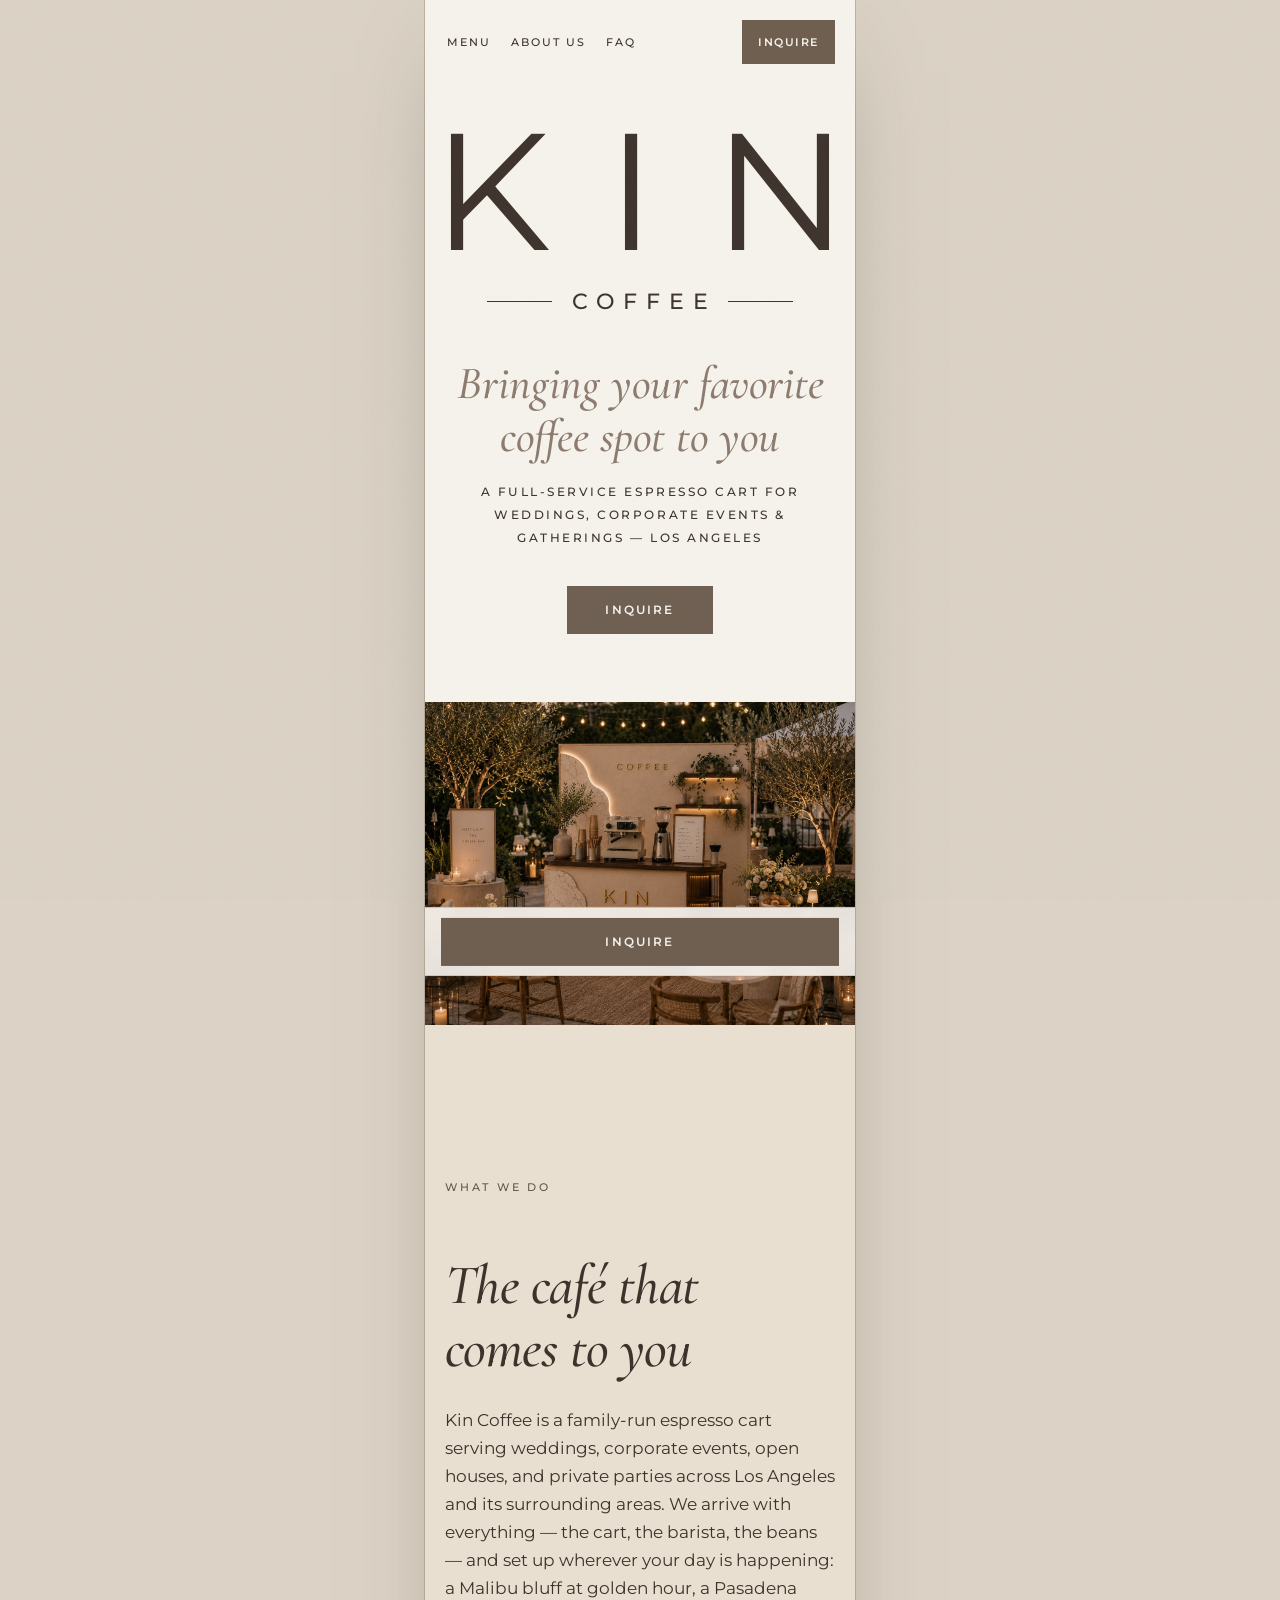
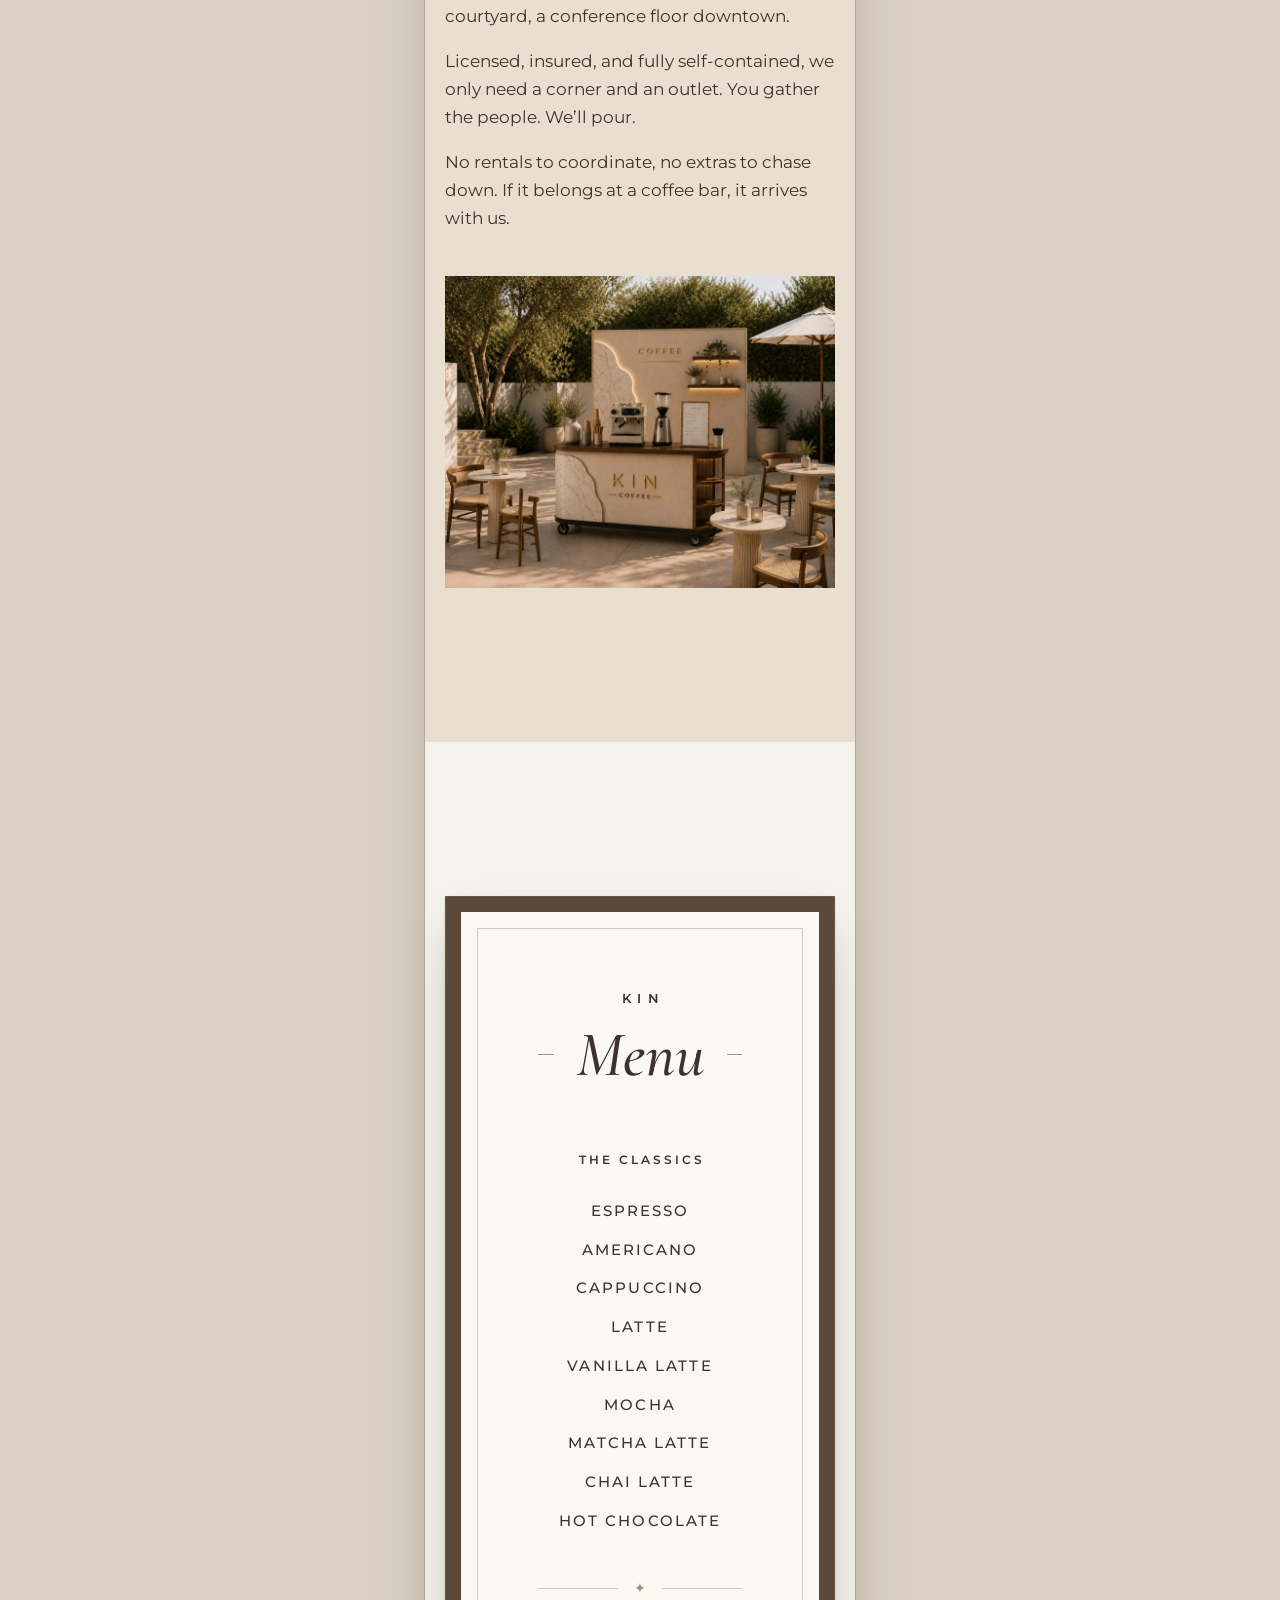
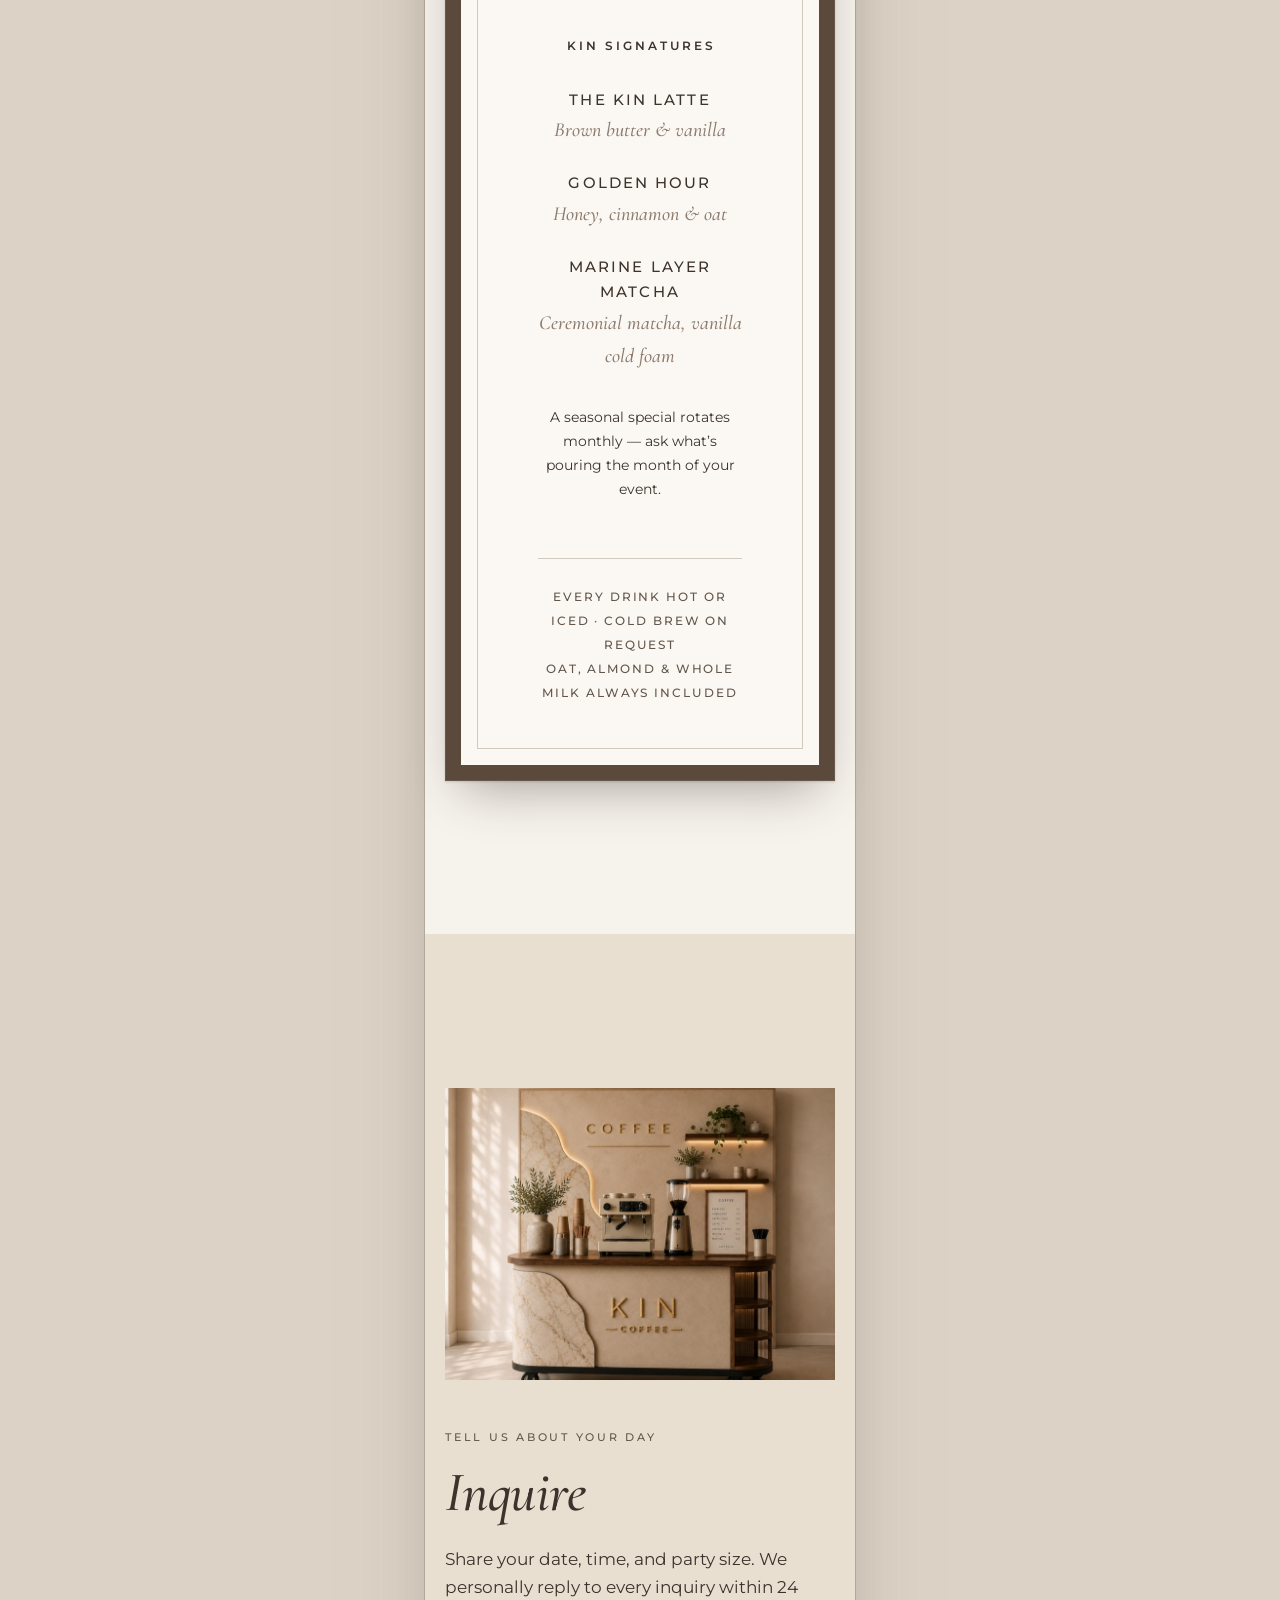
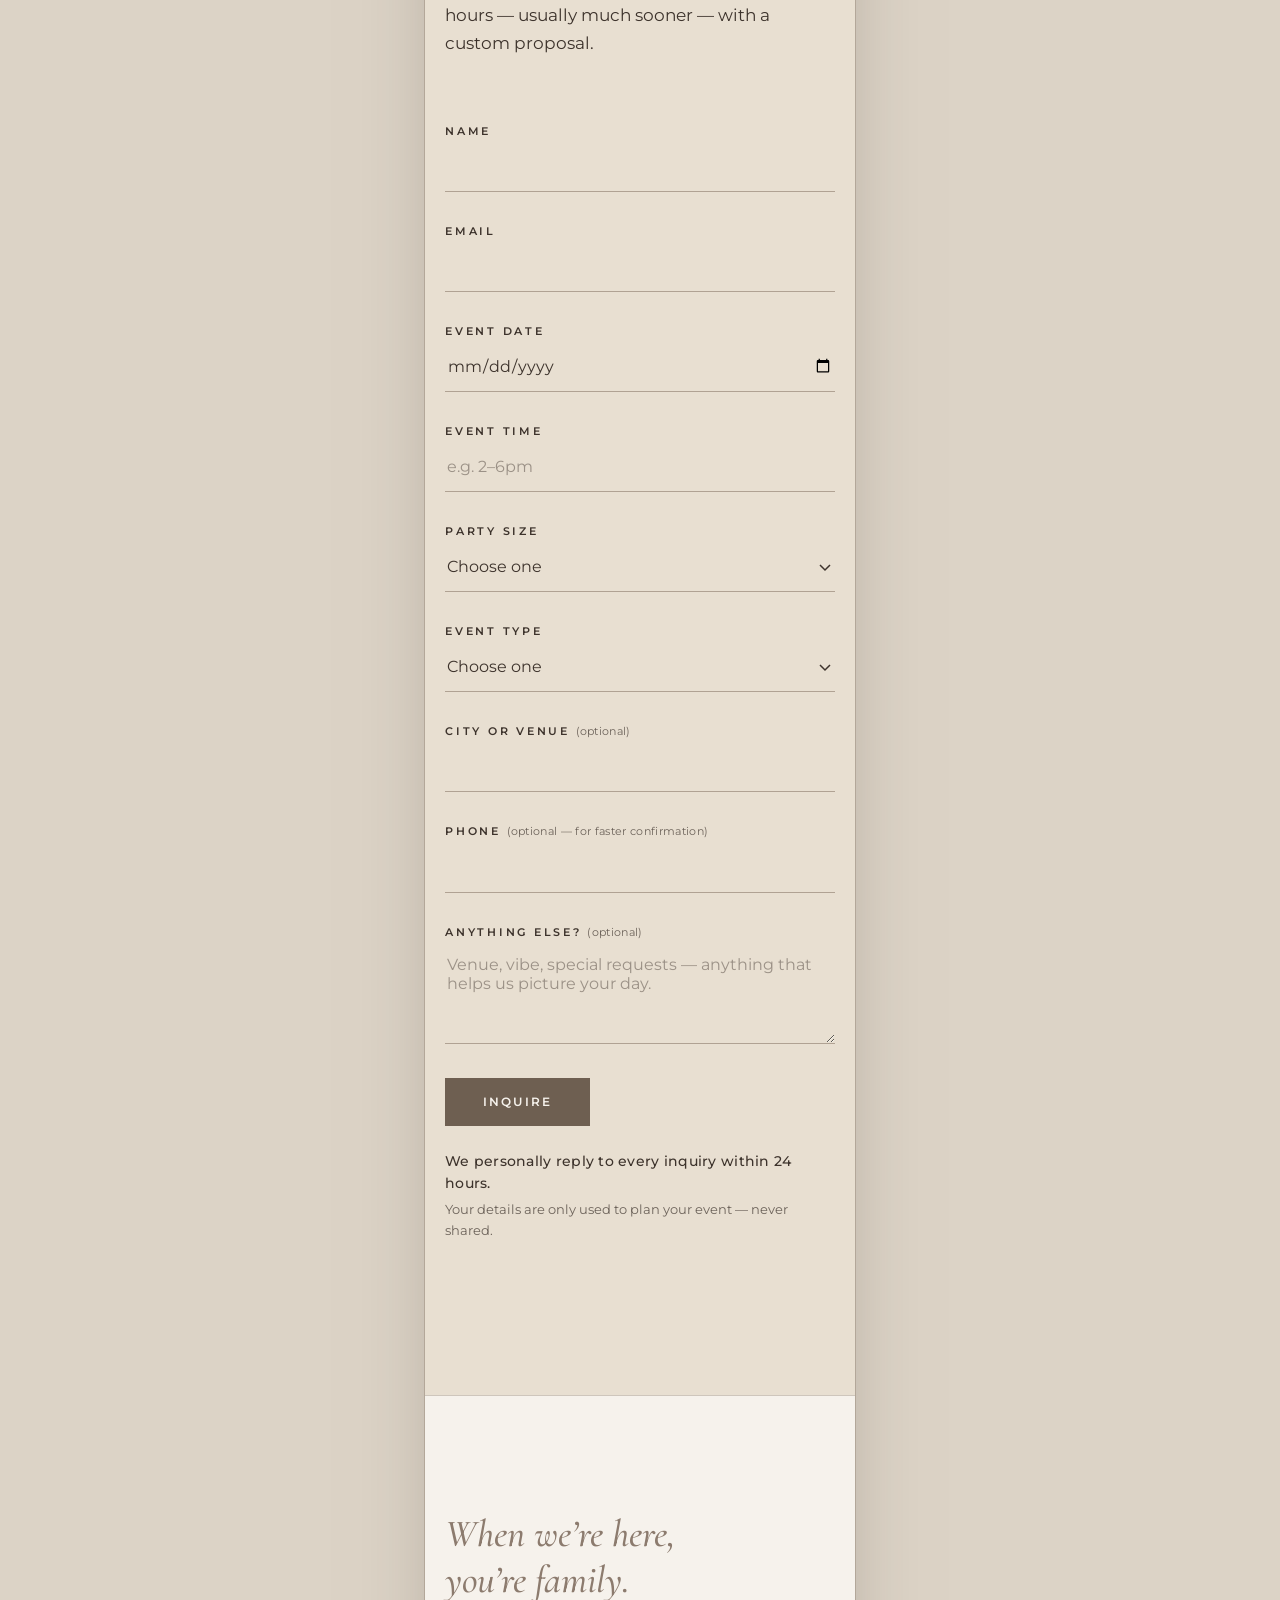
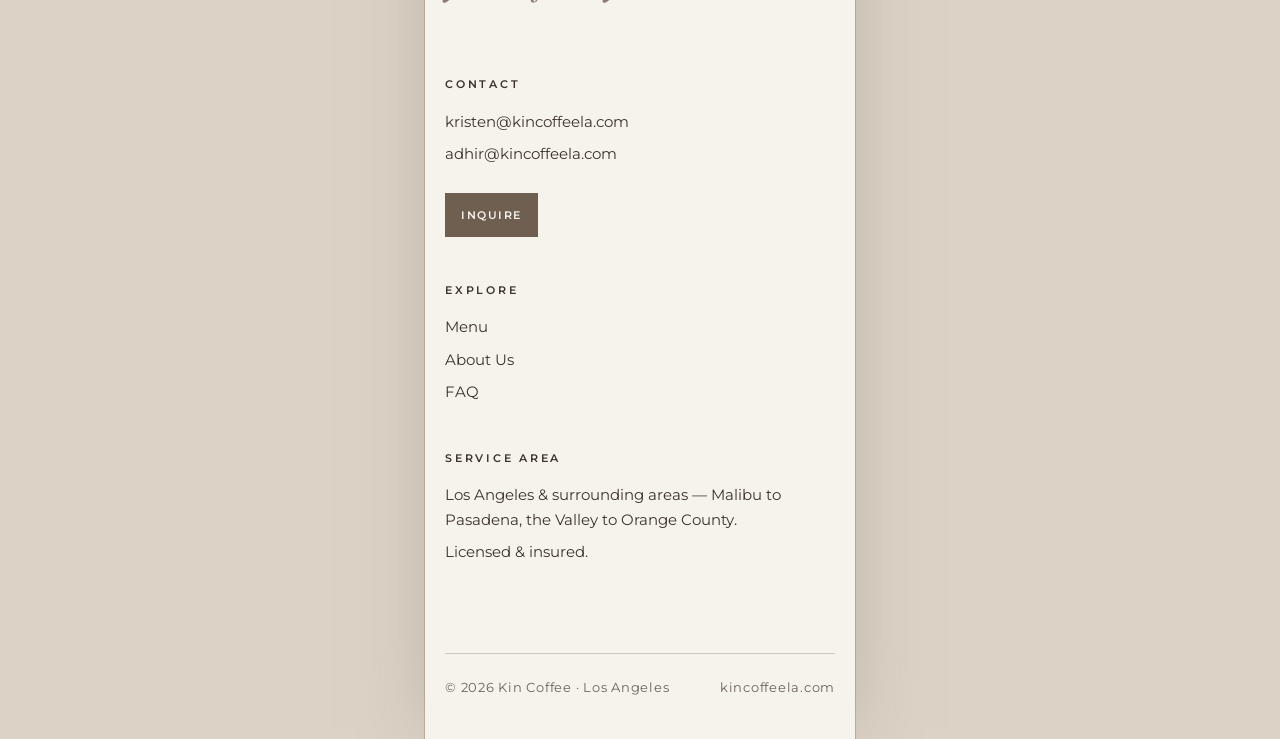
==== commit f68831ec: "Kristen's edits: centered-logo hero, Inquire CTAs, framed menu, About/FAQ pages - Hero: centered KIN" ====
--- a/mobile/index.html
+++ b/mobile/index.html
@@ -7,7 +7,7 @@
   <title>Kin Coffee — Luxury Coffee Cart Rentals for Weddings &amp; Events | Los Angeles</title>
   <meta name="description" content="Kin Coffee is a family-run luxury espresso cart serving weddings, corporate events, open houses, and private parties across Los Angeles. Full-service, licensed and insured — we come to you.">
   <meta property="og:title" content="Kin Coffee — Luxury Coffee Cart Rentals | Los Angeles">
-  <meta property="og:description" content="A full-service espresso cart for weddings, corporate events, and gatherings across Los Angeles. When we’re here, you’re family.">
+  <meta property="og:description" content="A full-service espresso cart for weddings, corporate events, and gatherings across Los Angeles. Bringing your favorite coffee spot to you.">
   <meta property="og:image" content="../assets/img/cart-dusk-1400.jpg">
   <meta name="theme-color" content="#F6F2EC">
   <link rel="preconnect" href="https://fonts.googleapis.com">
@@ -33,36 +33,39 @@
 
   <a class="skip-link" href="#main">Skip to content</a>
 
-  <header class="site-head" data-nav>
+  <header class="site-head site-head--home" data-nav>
+    <nav class="site-nav" aria-label="Site">
+      <a href="#menu">Menu</a>
+      <a href="about.html">About Us</a>
+      <a href="faq.html">FAQ</a>
+    </nav>
     <a class="wordmark" href="#top" aria-label="Kin Coffee — back to top">
       <span class="wordmark-kin">KIN</span>
       <span class="wordmark-sub">— Coffee —</span>
     </a>
-    <nav class="site-nav" aria-label="Site">
-      <a href="#cart">The Cart</a>
-      <a href="#packages">Packages</a>
-      <a href="#menu">Menu</a>
-      <a href="#faq">FAQ</a>
-    </nav>
-    <a class="btn btn--nav" href="#inquire">Check Availability</a>
+    <a class="btn btn--nav head-cta" href="#inquire">Inquire</a>
   </header>
 
   <main id="main">
 
-    <!-- ============ HERO ============ -->
+    <!-- ============ HERO — the logo, centered ============ -->
     <section class="hero" id="top">
       <div class="hero-copy">
-        <h1 class="hero-tagline">When we&rsquo;re here, you&rsquo;re&nbsp;family.</h1>
-        <p class="hero-support">A full-service espresso cart for weddings, corporate events &amp; gatherings&nbsp;&mdash; Los&nbsp;Angeles</p>
-        <a class="btn" href="#inquire">Check My Date</a>
+        <h1 class="hero-logo" aria-label="Kin Coffee">
+          <span class="hero-logo-kin" aria-hidden="true">KIN</span>
+          <span class="hero-logo-sub" aria-hidden="true">Coffee</span>
+        </h1>
+        <p class="hero-tagline">Bringing your favorite coffee spot to&nbsp;you</p>
+        <p class="hero-support">A full-service espresso cart for weddings, corporate events &amp; gatherings &mdash; Los&nbsp;Angeles</p>
+        <a class="btn" href="#inquire">Inquire</a>
       </div>
       <div class="hero-media">
         <img
-          src="../assets/img/cup-1040.jpg"
-          srcset="../assets/img/cup-600.jpg 600w, ../assets/img/cup-1040.jpg 1040w"
-          sizes="(min-width: 960px) 45vw, 100vw"
-          width="1040" height="1512"
-          alt="A Kin Coffee paper cup on a beige ground, marbled in warm caramel tones with the KIN wordmark"
+          src="../assets/img/cart-dusk-1400.jpg"
+          srcset="../assets/img/cart-dusk-800.jpg 800w, ../assets/img/cart-dusk-1400.jpg 1400w"
+          sizes="100vw"
+          width="1402" height="1122"
+          alt="The Kin cart at an evening reception under string lights — candlelit tables, white florals, and a tray of pastries beside it"
           fetchpriority="high" decoding="async">
       </div>
     </section>
@@ -75,6 +78,7 @@
           <h2>The caf&eacute; that comes to&nbsp;you</h2>
           <p>Kin Coffee is a family-run espresso cart serving weddings, corporate events, open houses, and private parties across Los Angeles and its surrounding areas. We arrive with everything &mdash; the cart, the barista, the beans &mdash; and set up wherever your day is happening: a Malibu bluff at golden hour, a Pasadena courtyard, a conference floor downtown.</p>
           <p>Licensed, insured, and fully self-contained, we only need a corner and an outlet. You gather the people. We&rsquo;ll pour.</p>
+          <p>No rentals to coordinate, no extras to chase down. If it belongs at a coffee bar, it arrives with us.</p>
         </div>
         <div class="intro-media frame" data-reveal>
           <img
@@ -87,257 +91,60 @@
         </div>
       </div>
     </section>
-
-    <!-- ============ THE EXPERIENCE ============ -->
-    <section class="section experience" id="cart">
-      <div class="section-inner grid12" data-reveal-stagger>
-        <div class="exp-media frame" data-reveal>
-          <img
-            src="../assets/img/cart-dusk-1400.jpg"
-            srcset="../assets/img/cart-dusk-800.jpg 800w, ../assets/img/cart-dusk-1400.jpg 1400w"
-            sizes="(min-width: 960px) 55vw, 92vw"
-            width="1402" height="1122"
-            alt="The Kin cart at an evening reception under string lights — candlelit tables, white florals, and a tray of pastries beside it"
-            loading="lazy" decoding="async">
-        </div>
-        <p class="gutter-label gutter-label--right eyebrow" aria-hidden="true">The cart</p>
-        <div class="exp-text" data-reveal>
-          <h2>Espresso, done&nbsp;properly</h2>
-          <p>The cart itself is a quiet piece of furniture &mdash; ivory and marble with a walnut counter &mdash; as much at home against a garden hedge as a ballroom wall. Behind it, a professional barista pulls single-origin, locally roasted espresso, crafted to order, one cup at a time.</p>
-          <p class="included-lede">Always on the cart, every event:</p>
-          <p class="included-run">The cart &amp; your barista &middot; commercial espresso machine &middot; cups, lids &amp; napkins &middot; small-batch syrups &middot; oat, almond &amp; whole milk &middot; full setup &amp; breakdown</p>
-          <p>No rentals to coordinate, no extras to chase down. If it belongs at a coffee bar, it arrives with us.</p>
-        </div>
-      </div>
-    </section>
-
-    <!-- ============ PACKAGES ============ -->
-    <section class="section section--beige packages" id="packages">
-      <div class="section-inner">
-        <header class="section-head" data-reveal>
-          <p class="eyebrow">Packages</p>
-          <h2>Sized to your&nbsp;day</h2>
-        </header>
-
-        <div class="pkg-rows" data-reveal-stagger>
-          <article class="pkg-row" data-reveal>
-            <div class="pkg-id">
-              <h3 class="pkg-name">The Gathering</h3>
-              <p class="pkg-kicker">An intimate standard</p>
+    <!-- SLOT: real reviews/venues once earned -->
+
+    <!-- ============ MENU — a framed menu card ============ -->
+    <section class="section menu" id="menu">
+      <div class="menu-frame" data-reveal>
+        <div class="menu-card">
+          <header class="menu-card-head">
+            <p class="menu-card-brand" aria-hidden="true">KIN</p>
+            <h2 class="menu-card-title">Menu</h2>
+          </header>
+
+          <div class="menu-cols">
+            <div class="menu-col">
+              <h3 class="menu-subhead">The classics</h3>
+              <ul class="menu-list">
+                <li>Espresso</li>
+                <li>Americano</li>
+                <li>Cappuccino</li>
+                <li>Latte</li>
+                <li>Vanilla Latte</li>
+                <li>Mocha</li>
+                <li>Matcha Latte</li>
+                <li>Chai Latte</li>
+                <li>Hot Chocolate</li>
+              </ul>
             </div>
-            <div class="pkg-body">
-              <p class="pkg-desc">For the smaller days that still deserve the good cups.</p>
-              <p class="pkg-list">Up to 2 hours &middot; one barista &middot; up to 75 guests &middot; full espresso menu, hot &amp; iced &middot; cups, syrups, milks, setup &amp; breakdown included</p>
+
+            <div class="menu-divider" aria-hidden="true"><span>&#10022;</span></div>
+
+            <div class="menu-col">
+              <h3 class="menu-subhead">Kin signatures</h3>
+              <!-- EDIT-ME: signature drink names & recipes are yours to evolve — swap freely as the menu grows. -->
+              <ul class="menu-list menu-list--sig">
+                <li>
+                  <span class="sig-name">The Kin Latte</span>
+                  <span class="sig-desc">Brown butter &amp; vanilla</span>
+                </li>
+                <li>
+                  <span class="sig-name">Golden Hour</span>
+                  <span class="sig-desc">Honey, cinnamon &amp; oat</span>
+                </li>
+                <li>
+                  <span class="sig-name">Marine Layer Matcha</span>
+                  <span class="sig-desc">Ceremonial matcha, vanilla cold foam</span>
+                </li>
+              </ul>
+              <p class="menu-seasonal">A seasonal special rotates monthly &mdash; ask what&rsquo;s pouring the month of your event.</p>
             </div>
-          </article>
-
-          <article class="pkg-row" data-reveal>
-            <div class="pkg-id">
-              <h3 class="pkg-name">The Celebration</h3>
-              <p class="pkg-kicker">The signature package</p>
-            </div>
-            <div class="pkg-body">
-              <p class="pkg-desc">Coffee through vows, toasts, and the last slow hour of the evening.</p>
-              <p class="pkg-list">Up to 4 hours &middot; two baristas &middot; up to 150 guests &middot; full menu plus cold brew &amp; one seasonal signature drink &middot; choice of cup style</p>
-            </div>
-          </article>
-
-          <article class="pkg-row" data-reveal>
-            <div class="pkg-id">
-              <h3 class="pkg-name">The Heirloom</h3>
-              <p class="pkg-kicker">The full evening</p>
-            </div>
-            <div class="pkg-body">
-              <p class="pkg-desc">From first look to last dance, with a bar that keeps pace.</p>
-              <p class="pkg-list">Up to 6 hours &middot; two baristas &middot; 150+ guests or multi-space events &middot; full menu plus matcha &amp; chai bar &middot; custom-branded cups &amp; menu signage &middot; dedicated on-site lead</p>
-            </div>
-          </article>
-
-          <div class="pkg-addons" data-reveal>
-            <p class="addons-label eyebrow">Make it yours</p>
-            <p class="addons-run">Extra hour &middot; Second barista &middot; Custom-branded cups &amp; sleeves &middot; Iced &amp; cold brew bar &middot; Matcha &amp; chai bar &middot; Seasonal signature drink &middot; Shade &amp; weather cover &middot; Early load-in</p>
           </div>
-        </div>
-
-        <div class="pkg-cta" data-reveal>
-          <p class="why-no-price">Every event is tailored to your guest count, menu, and hours &mdash; tell us about yours and we&rsquo;ll send a custom proposal within 24&nbsp;hours.</p>
-          <a class="btn" href="#inquire">Check My Date</a>
-        </div>
-      </div>
-    </section>
-
-    <!-- ============ PULL QUOTE ============ -->
-    <section class="pull" aria-label="A note from Kin">
-      <div data-reveal>
-        <img class="pull-accent"
-          src="../assets/img/texture-marble-band-1774.jpg"
-          width="1772" height="326"
-          alt="" aria-hidden="true"
-          loading="lazy" decoding="async">
-        <p class="pull-line">Somehow, the whole party always ends up gathered around the&nbsp;coffee.</p>
-      </div>
-    </section>
-    <!-- SLOT: real reviews/venues once earned -->
-
-    <!-- ============ MENU ============ -->
-    <section class="section section--beige menu" id="menu">
-      <div class="section-inner">
-        <header class="section-head" data-reveal>
-          <p class="eyebrow">The menu</p>
-          <h2>What we&rsquo;re pouring</h2>
-        </header>
-        <div class="grid12 menu-grid" data-reveal-stagger>
-          <div class="menu-classics" data-reveal>
-            <h3 class="menu-subhead">The classics</h3>
-            <ul class="menu-list">
-              <li><span class="menu-item">Espresso</span></li>
-              <li><span class="menu-item">Americano</span></li>
-              <li><span class="menu-item">Cappuccino</span><span class="menu-note">espresso, steamed milk, a cloud of foam</span></li>
-              <li><span class="menu-item">Latte</span></li>
-              <li><span class="menu-item">Vanilla Latte</span></li>
-              <li><span class="menu-item">Mocha</span></li>
-              <li><span class="menu-item">Matcha Latte</span></li>
-              <li><span class="menu-item">Chai Latte</span></li>
-              <li><span class="menu-item">Hot Chocolate</span></li>
-            </ul>
-            <p class="menu-footnote">Every drink hot or iced &middot; cold brew on request &middot; oat, almond &amp; whole milk always included</p>
-          </div>
-          <div class="menu-signatures" data-reveal>
-            <h3 class="menu-subhead">Kin signatures</h3>
-            <!-- EDIT-ME: signature drink names & recipes are yours to evolve — swap freely as the menu grows. -->
-            <div class="sig">
-              <h4 class="sig-name">The Kin Latte</h4>
-              <p class="sig-desc">Brown-butter &amp; vanilla</p>
-            </div>
-            <div class="sig">
-              <h4 class="sig-name">Golden Hour</h4>
-              <p class="sig-desc">Honey, cinnamon &amp; oat</p>
-            </div>
-            <div class="sig">
-              <h4 class="sig-name">Marine Layer Matcha</h4>
-              <p class="sig-desc">Ceremonial matcha, vanilla cold foam</p>
-            </div>
-            <p class="menu-footnote">A seasonal special rotates monthly &mdash; ask what&rsquo;s pouring the month of your event.</p>
-          </div>
-        </div>
-      </div>
-    </section>
-
-    <!-- ============ HOW IT WORKS ============ -->
-    <section class="section how">
-      <div class="section-inner">
-        <header class="section-head" data-reveal>
-          <p class="eyebrow">How it works</p>
-          <h2>Booking, unhurried</h2>
-        </header>
-        <ol class="steps" data-reveal-stagger>
-          <li class="step" data-reveal>
-            <span class="step-num" aria-hidden="true">01</span>
-            <h3>Tell us about your day</h3>
-            <p>A few minutes with the form below &mdash; your date, a rough headcount, and the shape of the thing. A best guess is plenty.</p>
-          </li>
-          <li class="step" data-reveal>
-            <span class="step-num" aria-hidden="true">02</span>
-            <h3>A custom proposal within 24 hours</h3>
-            <p>We reply personally, with a proposal tailored to your guest count, menu, and hours. No pressure and no follow-up barrage.</p>
-          </li>
-          <li class="step" data-reveal>
-            <span class="step-num" aria-hidden="true">03</span>
-            <h3>Reserve your date</h3>
-            <p>A deposit holds it. From there, we handle the rest &mdash; venue walk-through to the last cup.</p>
-          </li>
-        </ol>
-      </div>
-    </section>
-
-    <!-- ============ FOUNDERS ============ -->
-    <section class="section section--beige founders">
-      <div class="section-inner grid12" data-reveal-stagger>
-        <p class="gutter-label gutter-label--vert gutter-label--end eyebrow" aria-hidden="true">Meet Kin</p>
-        <div class="founders-text" data-reveal>
-          <h2>Kristen &amp; Adhir</h2>
-          <p>Kin Coffee is the two of us &mdash; a family-run cart in the most literal sense. Kristen builds the menus and runs the bar; Adhir handles the logistics that make a five-hour event feel effortless.
-          <!-- EDIT-ME: one or two sentences on how Kin began — the first machine, the first backyard party, why coffee. --></p>
-          <p>We started Kin because the moments we remember from our own gatherings were never the grand ones. They were the pauses &mdash; someone pressing a warm cup into your hands, a conversation that ran a little longer than it meant to.
-          <!-- EDIT-ME: a personal detail — your neighborhood, your go-to order, who taught you to make coffee. --></p>
-          <p>So when we pour at your event, it isn&rsquo;t staff working a shift. It&rsquo;s us, showing up the way family does &mdash; early, prepared, and glad to be there.</p>
-          <p class="founders-tagline">When we&rsquo;re here, you&rsquo;re family.</p>
-          <a class="btn" href="#inquire">Check My Date</a>
-        </div>
-        <div class="founders-media frame" data-reveal>
-          <img
-            src="../assets/img/cart-studio-1400.jpg"
-            srcset="../assets/img/cart-studio-800.jpg 800w, ../assets/img/cart-studio-1400.jpg 1400w"
-            sizes="(min-width: 960px) 38vw, 92vw"
-            width="1402" height="1122"
-            alt="The Kin Coffee cart up close — cream marble panel, brass KIN lettering, and a walnut top holding the espresso machine and grinder"
-            loading="lazy" decoding="async">
-        </div>
-      </div>
-    </section>
-
-    <!-- ============ FAQ ============ -->
-    <section class="section faq-section" id="faq">
-      <div class="section-inner faq-inner">
-        <header class="section-head" data-reveal>
-          <p class="eyebrow">Before you ask</p>
-          <h2>Good questions</h2>
-        </header>
-        <div class="faq" data-accordion data-reveal>
-          <details>
-            <summary>What does the cart need for power?</summary>
-            <div class="faq-a">
-              <p>One dedicated 110V outlet (15&ndash;20 amp) within about 25 feet of our setup spot &mdash; dedicated meaning not shared with the DJ, lighting, or the photo booth. That&rsquo;s it. If your venue or backyard doesn&rsquo;t have power nearby, just tell us; we can bring a quiet generator.</p>
-            </div>
-          </details>
-          <details>
-            <summary>Do you need a water hookup?</summary>
-            <div class="faq-a">
-              <p>No &mdash; the cart is fully self-contained. We arrive with everything we need, water included, so we can set up in the middle of a lawn as easily as in a catering kitchen.</p>
-            </div>
-          </details>
-          <details>
-            <summary>How much space does the cart take up?</summary>
-            <div class="faq-a">
-              <p>Plan on roughly 6 by 6 feet for the cart and barista to work comfortably; the cart itself runs about 8 by 4. It looks best set against a wall, hedge, or backdrop, but we&rsquo;ve made a happy home in plenty of corners.</p>
-            </div>
-          </details>
-          <details>
-            <summary>Can you set up indoors? What about weather?</summary>
-            <div class="faq-a">
-              <p>Both, gladly. The cart rolls through standard doorways and sets up indoors or out. Outdoors, we pour rain or shine with a covered setup &mdash; and if severe weather cancels your event outright, we reschedule in good faith rather than leave you stuck.</p>
-            </div>
-          </details>
-          <details>
-            <summary>How long do setup and breakdown take?</summary>
-            <div class="faq-a">
-              <p>About 45 minutes to set up and 30 to break down &mdash; and neither is ever counted against your service hours. If your package includes two hours of coffee, you get two full hours of coffee.</p>
-            </div>
-          </details>
-          <details>
-            <summary>Are you insured?</summary>
-            <div class="faq-a">
-              <p>Yes &mdash; we carry general liability insurance, and we&rsquo;re glad to send a certificate of insurance directly to your venue on request. Most coordinators ask; we&rsquo;re ready.</p>
-            </div>
-          </details>
-          <details>
-            <summary>How does booking work? Is there a deposit?</summary>
-            <div class="faq-a">
-              <p>A deposit holds your date, with the balance due about a week before the event. We recommend reaching out 4 to 8 weeks ahead, though last-minute gatherings are welcome whenever the calendar allows.</p>
-            </div>
-          </details>
-          <details>
-            <summary>Do you charge for travel?</summary>
-            <div class="faq-a">
-              <p>Travel is included across Los Angeles and surrounding areas. Beyond that, a modest travel fee may apply &mdash; always disclosed upfront in your proposal, never a surprise.</p>
-            </div>
-          </details>
-          <details>
-            <summary>Is there a guest minimum?</summary>
-            <div class="faq-a">
-              <p>None. We&rsquo;ve poured for intimate open houses and 300-cup receptions with equal care. Tell us the shape of your day and we&rsquo;ll size the cart to fit.</p>
-            </div>
-          </details>
+
+          <footer class="menu-card-foot">
+            <p>Every drink hot or iced &middot; cold brew on request</p>
+            <p>Oat, almond &amp; whole milk always included</p>
+          </footer>
         </div>
       </div>
     </section>
@@ -356,9 +163,9 @@
         </div>
         <div class="inquire-panel" data-reveal>
           <header class="section-head">
-            <p class="eyebrow">Inquire</p>
-            <h2>Check your date</h2>
-            <p class="inquire-lede">Tell us about your day. We personally reply to every inquiry within 24 hours &mdash; usually much sooner &mdash; with a custom proposal.</p>
+            <p class="eyebrow">Tell us about your day</p>
+            <h2>Inquire</h2>
+            <p class="inquire-lede">Share your date, time, and party size. We personally reply to every inquiry within 24 hours &mdash; usually much sooner &mdash; with a custom proposal.</p>
           </header>
 
           <div data-inquiry>
@@ -378,6 +185,25 @@
               <div data-field>
                 <label for="inq-date">Event date</label>
                 <input id="inq-date" name="date" type="date" required>
+                <p class="field-error" hidden></p>
+              </div>
+
+              <div data-field>
+                <label for="inq-time">Event time</label>
+                <input id="inq-time" name="time" type="text" required placeholder="e.g. 2&ndash;6pm">
+                <p class="field-error" hidden></p>
+              </div>
+
+              <div data-field>
+                <label for="inq-guests">Party size</label>
+                <select id="inq-guests" name="guests" required>
+                  <option value="" selected disabled>Choose one</option>
+                  <option>Up to 50</option>
+                  <option>50–100</option>
+                  <option>100–150</option>
+                  <option>150–300</option>
+                  <option>300+</option>
+                </select>
                 <p class="field-error" hidden></p>
               </div>
 
@@ -395,19 +221,6 @@
               </div>
 
               <div data-field>
-                <label for="inq-guests">Guest count <span class="opt">(optional)</span></label>
-                <select id="inq-guests" name="guests">
-                  <option value="" selected>Not sure yet</option>
-                  <option>Up to 50</option>
-                  <option>50–100</option>
-                  <option>100–150</option>
-                  <option>150–300</option>
-                  <option>300+</option>
-                </select>
-                <p class="field-error" hidden></p>
-              </div>
-
-              <div data-field>
                 <label for="inq-location">City or venue <span class="opt">(optional)</span></label>
                 <input id="inq-location" name="location" type="text" autocomplete="address-level2">
                 <p class="field-error" hidden></p>
@@ -431,7 +244,7 @@
 
               <p data-form-status hidden role="alert"></p>
 
-              <button type="submit">Check My Date</button>
+              <button type="submit">Inquire</button>
 
               <p class="form-trust">We personally reply to every inquiry within 24 hours.</p>
               <p class="form-privacy">Your details are only used to plan your event &mdash; never shared.</p>
@@ -458,14 +271,13 @@
           <h3 class="foot-head">Contact</h3>
           <p><a href="mailto:kristen@kincoffeela.com">kristen@kincoffeela.com</a></p>
           <p><a href="mailto:adhir@kincoffeela.com">adhir@kincoffeela.com</a></p>
-          <p><a class="btn btn--nav foot-cta" href="#inquire">Check Availability</a></p>
+          <p><a class="btn btn--nav foot-cta" href="#inquire">Inquire</a></p>
         </div>
         <div class="foot-col">
           <h3 class="foot-head">Explore</h3>
-          <p><a href="#cart">The Cart</a></p>
-          <p><a href="#packages">Packages</a></p>
           <p><a href="#menu">Menu</a></p>
-          <p><a href="#faq">FAQ</a></p>
+          <p><a href="about.html">About Us</a></p>
+          <p><a href="faq.html">FAQ</a></p>
         </div>
         <div class="foot-col">
           <h3 class="foot-head">Service area</h3>
@@ -482,7 +294,7 @@
 
 
   <div class="kin-mobile-bar" data-mobile-cta>
-    <a class="btn" href="#inquire">Check My Date</a>
+    <a class="btn" href="#inquire">Inquire</a>
   </div>
 </body>
 </html>
--- a/mobile/style.css
+++ b/mobile/style.css
@@ -1,7 +1,7 @@
 /* ============================================================
    Kin Coffee — V1 Editorial Ivory
-   Kinfolk-adjacent magazine spread: split hero, 12-col
-   asymmetric body grid, hairline packages list, gutter labels,
+   Kinfolk-adjacent magazine spread: centered-logo hero, 12-col
+   asymmetric body grid, framed menu card, gutter labels,
    underline form. Builds on ../assets/css/tokens.css.
    ============================================================ */
 
@@ -45,7 +45,7 @@
 .btn--nav { padding: 12px 26px; min-height: 44px; }
 
 /* ============================================================
-   HEADER
+   HEADER — nav to the side, logo in the middle, Inquire right
    ============================================================ */
 .site-head {
   position: fixed;
@@ -53,11 +53,14 @@
   left: 0;
   right: 0;
   z-index: 50;
-  display: flex;
-  align-items: center;
-  flex-wrap: wrap;
-  gap: 0 24px;
-  padding: 14px var(--pad-x);
+  display: grid;
+  grid-template-columns: 1fr auto;
+  grid-template-areas:
+    "logo logo"
+    "nav  cta";
+  align-items: center;
+  gap: 8px 16px;
+  padding: 12px var(--pad-x);
   transition: background-color 0.35s var(--ease-out), box-shadow 0.35s var(--ease-out), padding 0.35s var(--ease-out);
 }
 .site-head.is-solid {
@@ -68,9 +71,11 @@
 }
 
 .wordmark {
+  grid-area: logo;
+  justify-self: center;
+  text-align: center;
   text-decoration: none;
   line-height: 1;
-  margin-right: auto;
 }
 .wordmark-kin {
   display: block;
@@ -86,16 +91,15 @@
   font-size: 8px;
   font-weight: 500;
   letter-spacing: 0.4em;
+  margin-right: -0.4em;
   text-transform: uppercase;
   color: var(--ink);
 }
 
 .site-nav {
-  order: 3;
-  flex-basis: 100%;
+  grid-area: nav;
   display: flex;
-  gap: 0 14px;
-  margin-top: 2px;
+  gap: 0 16px;
 }
 .site-nav a {
   display: inline-flex;
@@ -108,53 +112,95 @@
   letter-spacing: var(--track-caps);
   text-transform: uppercase;
   text-decoration: none;
+  white-space: nowrap;
   color: var(--ink);
 }
 .site-nav a:hover { color: var(--taupe-dark); }
-
-
-
-/* ============================================================
-   HERO — editorial split: type left on plain ivory, portrait right
-   ============================================================ */
-.hero {
-  display: grid;
-  grid-template-columns: 1fr;
-}
+.site-nav a[aria-current="page"] {
+  text-decoration: underline;
+  text-underline-offset: 6px;
+  text-decoration-thickness: 1px;
+}
+
+.head-cta { grid-area: cta; justify-self: end; }
+
+/* home, top of page on phones: the hero carries the big logo, so the
+   header drops its small one until you scroll */
+  .site-head--home:not(.is-solid) .wordmark { display: none; }
+
+
+/* ============================================================
+   HERO — the logo in the middle of the screen, cart image below
+   ============================================================ */
 .hero-copy {
-  padding: 148px var(--pad-x) 64px;
-  max-width: 720px;
-}
+  display: flex;
+  flex-direction: column;
+  align-items: center;
+  justify-content: center;
+  min-height: 78svh;
+  padding: 104px var(--pad-x) 64px;
+  text-align: center;
+}
+
+.hero-logo {
+  margin: 0;
+  font-weight: 400;
+  line-height: 1;
+  color: var(--ink);
+}
+.hero-logo-kin {
+  display: block;
+  font-size: clamp(76px, 13vw, 176px);
+  letter-spacing: 0.34em;
+  margin-right: -0.34em; /* optically re-center the tracking */
+}
+.hero-logo-sub {
+  display: flex;
+  align-items: center;
+  justify-content: center;
+  gap: 0.9em;
+  margin-top: 0.75em;
+  font-size: clamp(14px, 1.7vw, 22px);
+  font-weight: 500;
+  letter-spacing: 0.42em;
+  text-transform: uppercase;
+}
+.hero-logo-sub::before,
+.hero-logo-sub::after {
+  content: "";
+  width: 3em;
+  height: 1px;
+  background: currentColor;
+}
+.hero-logo-sub::after { margin-left: -0.42em; } /* tracking trails the last letter */
+
 .hero-tagline {
+  margin-top: clamp(30px, 4vw, 44px);
   font-family: var(--font-serif);
   font-style: italic;
   font-weight: 500;
-  font-size: clamp(44px, 7.2vw, 100px);
-  line-height: 1.04;
-  letter-spacing: -0.015em;
-  color: var(--ink);
+  font-size: clamp(30px, 3.6vw, 48px);
+  line-height: 1.15;
+  color: var(--taupe-warm);
   text-wrap: balance;
 }
 .hero-support {
-  margin: 30px 0 40px;
-  max-width: 44ch;
-  font-size: 12px;
+  margin: 18px 0 36px;
+  max-width: 46ch;
+  font-size: 11.5px;
   font-weight: 500;
   letter-spacing: 0.22em;
   text-transform: uppercase;
   line-height: 2;
   color: var(--ink);
 }
-.hero-media {
-  position: relative;
-}
+
 .hero-media img {
   width: 100%;
-  height: 100%;
-  aspect-ratio: 4 / 5;
+  aspect-ratio: 4 / 3;
   object-fit: cover;
-}
-
+  object-position: 50% 60%;
+}
 
 
 /* one-time hero entrance — the single permitted deviation */
@@ -167,9 +213,10 @@
   to   { opacity: 1; }
 }
 .hero-copy > * { animation: hero-up 0.9s var(--ease-out) both; }
-.hero-tagline  { animation-delay: 0.1s; }
-.hero-support  { animation-delay: 0.28s; }
-.hero-copy .btn { animation-delay: 0.44s; }
+.hero-logo     { animation-delay: 0.1s; }
+.hero-tagline  { animation-delay: 0.28s; }
+.hero-support  { animation-delay: 0.4s; }
+.hero-copy .btn { animation-delay: 0.52s; }
 .hero-media    { animation: hero-fade 1.3s var(--ease-out) both 0.35s; }
 
 /* ============================================================
@@ -181,7 +228,8 @@
 
 [id] { scroll-margin-top: 96px; }
 
-h2 {
+h2,
+.page-title {
   font-family: var(--font-serif);
   font-style: italic;
   font-weight: 500;
@@ -193,233 +241,160 @@
   text-wrap: balance;
 }
 .section-head { margin-bottom: clamp(36px, 5vw, 64px); }
-.section-head h2 { margin-bottom: 0; }
+.section-head h2,
+.section-head .page-title { margin-bottom: 0; }
+
+/* first section on a subpage clears the fixed header */
+.section.page-first { padding-top: calc(var(--pad-section) + 64px); }
 .section-head .inquire-lede { margin-top: 22px; }
 
 /* 12-column asymmetric grid — desktop only */
 .grid12 { display: grid; grid-template-columns: 1fr; gap: 44px; }
 
 
-
 .frame img { width: 100%; height: auto; }
 
 .founders-media img { aspect-ratio: 4 / 5; object-fit: cover; }
 
 /* ============================================================
-   INTRO / EXPERIENCE
+   INTRO
    ============================================================ */
 .intro-text p,
-.exp-text p,
 .founders-text p { max-width: 54ch; }
 
-.included-lede {
-  margin-top: 1.6em;
-  font-size: 11px;
+/* ============================================================
+   MENU — a printed menu card in a walnut frame
+   ============================================================ */
+.menu-frame {
+  max-width: 980px;
+  margin-inline: auto;
+  padding: clamp(10px, 1.4vw, 16px);
+  background: #5B4A3C;   /* walnut, to match the cart's counter */
+  box-shadow:
+    inset 0 0 0 1px rgba(255, 255, 255, 0.08),
+    0 1px 2px rgba(61, 51, 44, 0.18),
+    0 22px 48px -18px rgba(61, 51, 44, 0.45);
+}
+.menu-card {
+  position: relative;
+  padding: clamp(44px, 6vw, 80px) clamp(24px, 6vw, 84px) clamp(36px, 5vw, 60px);
+  background: #FBF8F3;   /* menu-card stock, a shade brighter than the ivory page */
+  text-align: center;
+}
+/* inset printer's rule */
+.menu-card::before {
+  content: "";
+  position: absolute;
+  inset: clamp(10px, 1.4vw, 16px);
+  border: 1px solid var(--hairline);
+  pointer-events: none;
+}
+
+.menu-card-brand {
+  font-size: 13px;
   font-weight: 600;
-  letter-spacing: var(--track-label);
-  text-transform: uppercase;
-  color: var(--ink);
-}
-.included-run {
-  margin-top: 0.9em;
-  padding: 18px 0;
-  border-top: 1px solid var(--hairline);
-  border-bottom: 1px solid var(--hairline);
-  font-size: 15px;
-  line-height: 2;
-  letter-spacing: 0.02em;
-}
-.included-run + p { margin-top: 1.4em; }
-
-/* ============================================================
-   PACKAGES — editorial hairline list, not cards
-   ============================================================ */
-.pkg-row {
+  letter-spacing: 0.5em;
+  margin-right: -0.5em;
+  color: var(--ink);
+}
+.menu-card-title {
+  display: flex;
+  align-items: center;
+  justify-content: center;
+  gap: 22px;
+  margin: 10px 0 0;
+  font-family: var(--font-serif);
+  font-style: italic;
+  font-weight: 500;
+  font-size: clamp(44px, 5vw, 64px);
+  line-height: 1.1;
+  letter-spacing: 0;
+  color: var(--ink);
+}
+.menu-card-title::before,
+.menu-card-title::after {
+  content: "";
+  width: clamp(40px, 6vw, 72px);
+  height: 1px;
+  background: var(--taupe);
+}
+
+.menu-cols {
   display: grid;
   grid-template-columns: 1fr;
-  gap: 18px;
-  padding: 40px 0;
-  border-top: 1px solid var(--hairline);
-}
-.pkg-rows > .pkg-row:last-of-type { border-bottom: 1px solid var(--hairline); }
-
-.pkg-name {
-  font-family: var(--font-sans);
-  font-size: clamp(19px, 2.2vw, 28px);
-  font-weight: 500;
-  letter-spacing: 0.16em;
-  text-transform: uppercase;
-  color: var(--ink);
-  line-height: 1.3;
-}
-.pkg-kicker {
-  margin-top: 8px;
-  font-size: 11px;
-  font-weight: 500;
-  letter-spacing: var(--track-label);
-  text-transform: uppercase;
-  color: var(--ink-soft);
-}
-.pkg-desc {
-  font-family: var(--font-serif);
-  font-style: italic;
-  font-weight: 500;
-  font-size: clamp(26px, 2.2vw, 30px);
-  line-height: 1.3;
-  color: var(--taupe-warm);
-  max-width: 30ch;
-}
-.pkg-list {
-  margin-top: 14px;
-  font-size: 15px;
-  line-height: 2;
-  letter-spacing: 0.02em;
-  max-width: 62ch;
-}
-
-
-
-.pkg-addons {
-  padding: 30px 0 0;
-}
-.addons-run {
-  margin-top: 10px;
-  font-size: 14px;
-  line-height: 2.1;
-  letter-spacing: 0.03em;
-  max-width: 74ch;
-}
-
-.pkg-cta { margin-top: clamp(48px, 6vw, 72px); }
-.why-no-price {
-  max-width: 52ch;
-  margin-bottom: 28px;
-  font-size: 17px;
-}
-
-/* ============================================================
-   PULL QUOTE — one centered magazine moment
-   ============================================================ */
-.pull {
-  padding: clamp(96px, 13vw, 168px) var(--pad-x);
-  text-align: center;
-}
-.pull-accent {
-  width: 220px;
-  height: 40px;
-  object-fit: cover;
-  object-position: 30% 60%;
-  margin: 0 auto 40px;
-}
-.pull-line {
-  font-family: var(--font-serif);
-  font-style: italic;
-  font-weight: 500;
-  font-size: clamp(30px, 3.4vw, 40px);
-  line-height: 1.35;
-  color: var(--taupe-warm);
-  max-width: min(60%, 24ch);
-  margin-inline: auto;
-  text-wrap: balance;
-}
-@media (max-width: 700px) {
-  .pull-line { max-width: 20ch; }
-}
-
-/* ============================================================
-   MENU
-   ============================================================ */
-
+  gap: 36px;
+  margin-top: clamp(40px, 5vw, 60px);
+}
 
 .menu-subhead {
   font-size: 12px;
   font-weight: 600;
   letter-spacing: var(--track-label);
-  text-transform: uppercase;
-  color: var(--ink);
-  margin-bottom: 18px;
+  margin-right: calc(-1 * var(--track-label));
+  text-transform: uppercase;
+  color: var(--ink);
+  margin-bottom: 22px;
 }
 .menu-list {
   list-style: none;
   margin: 0;
   padding: 0;
+}
+.menu-list li {
+  padding: 7px 0;
+  font-size: 15px;
+  font-weight: 500;
+  letter-spacing: 0.14em;
+  text-transform: uppercase;
+  color: var(--ink);
+}
+.menu-list--sig li { padding: 10px 0 14px; }
+.sig-name { display: block; }
+.sig-desc {
+  display: block;
+  margin-top: 2px;
+  font-family: var(--font-serif);
+  font-style: italic;
+  font-size: 20px;
+  font-weight: 500;
+  letter-spacing: 0;
+  text-transform: none;
+  color: var(--taupe-warm);
+}
+.menu-seasonal {
+  max-width: 30ch;
+  margin: 18px auto 0;
+  font-size: 13.5px;
+  line-height: 1.8;
+}
+
+.menu-divider {
+  display: flex;
+  align-items: center;
+  gap: 16px;
+  color: var(--taupe);
+  font-size: 14px;
+}
+.menu-divider::before,
+.menu-divider::after {
+  content: "";
+  flex: 1;
+  height: 1px;
+  background: var(--hairline);
+}
+
+.menu-card-foot {
+  margin-top: clamp(40px, 5vw, 56px);
+  padding-top: 26px;
   border-top: 1px solid var(--hairline);
-}
-.menu-list li {
-  display: flex;
-  align-items: baseline;
-  justify-content: space-between;
-  gap: 24px;
-  padding: 13px 0;
-  border-bottom: 1px solid var(--hairline);
-}
-.menu-item {
-  font-size: 16px;
-  font-weight: 500;
-  letter-spacing: 0.04em;
-}
-.menu-note {
-  font-size: 13.5px;
-  text-align: right;
-  color: var(--ink);
-  opacity: 0.78;
-}
-.menu-footnote {
-  margin-top: 20px;
-  font-size: 13.5px;
-  line-height: 1.9;
-  letter-spacing: 0.02em;
-}
-
-.sig {
-  padding: 20px 0;
-  border-bottom: 1px solid var(--hairline);
-}
-.sig:first-of-type { border-top: 1px solid var(--hairline); }
-.sig-name {
-  font-size: 15px;
-  font-weight: 600;
-  letter-spacing: 0.14em;
-  text-transform: uppercase;
-  color: var(--ink);
-}
-.sig-desc {
-  margin-top: 6px;
-  font-size: 15px;
-}
-
-/* ============================================================
-   HOW IT WORKS
-   ============================================================ */
-.steps {
-  list-style: none;
-  margin: 0;
-  padding: 0;
-  display: grid;
-  gap: 48px;
-}
-.step-num {
-  display: block;
-  font-family: var(--font-serif);
-  font-style: italic;
-  font-weight: 500;
-  font-size: 58px;
-  line-height: 1;
-  color: var(--taupe);
-}
-.step h3 {
-  margin: 14px 0 10px;
-  font-size: 13px;
-  font-weight: 600;
-  letter-spacing: 0.2em;
-  text-transform: uppercase;
-  color: var(--ink);
-}
-.step p {
-  font-size: 15.5px;
-  max-width: 34ch;
-}
-
+  font-size: 12px;
+  font-weight: 500;
+  letter-spacing: 0.16em;
+  text-transform: uppercase;
+  line-height: 2;
+  color: var(--ink-soft);
+}
+.menu-card-foot p + p { margin-top: 0; }
 
 
 /* ============================================================
@@ -439,7 +414,6 @@
    FAQ — keyboard-native details/summary
    ============================================================ */
 .faq-inner { max-width: 820px; margin-inline: 0; }
-
 
 .faq { border-top: 1px solid var(--hairline); }
 .faq details { border-bottom: 1px solid var(--hairline); }
@@ -474,6 +448,9 @@
 .faq-a { padding: 0 0 26px; }
 .faq-a p { max-width: 58ch; }
 
+.faq-cta { margin-top: clamp(48px, 6vw, 72px); }
+.faq-cta p { max-width: 46ch; margin-bottom: 26px; }
+
 /* ============================================================
    INQUIRE — tall image left, beige field right, underline inputs
    ============================================================ */
@@ -489,7 +466,6 @@
 }
 
 
-
 .inquire-lede { max-width: 44ch; }
 
 /* form layout */
@@ -498,7 +474,6 @@
   grid-template-columns: 1fr;
   column-gap: 36px;
 }
-
 form[data-inquiry-form] [data-field] { margin-bottom: 30px; }
 
 form[data-inquiry-form] label {
@@ -632,7 +607,6 @@
   gap: 44px;
 }
 
-
 .foot-head {
   font-size: 11px;
   font-weight: 600;
@@ -671,11 +645,7 @@
 /* ============================================================
    SMALL-SCREEN POLISH
    ============================================================ */
-@media (max-width: 480px) {
-  .hero-copy { padding-top: 132px; }
-  .pkg-desc { font-size: 26px; }
   .btn--nav { padding: 12px 16px; font-size: 11px; letter-spacing: 0.14em; }
-}
 
 /* ============================================================
    MOBILE STICKY CTA BAR — thumb-reach conversion path
@@ -694,11 +664,11 @@
 }
 .kin-mobile-bar.is-shown { transform: none; }
 .kin-mobile-bar .btn { display: flex; width: 100%; }
-
 @media (prefers-reduced-motion: reduce) { .kin-mobile-bar { transition: none; } }
 
 /* ---- phone shell: always renders the mobile experience, even on desktop ---- */
 html { background: #DCD3C6; }
+:root { --pad-x: 20px; }
 body { max-width: 430px; margin: 0 auto;
   box-shadow: 0 0 0 1px rgba(131,114,97,.35), 0 30px 90px -40px rgba(61,51,44,.5); }
 .site-head { left: 50%; right: auto; transform: translateX(-50%); width: 100%; max-width: 430px; }
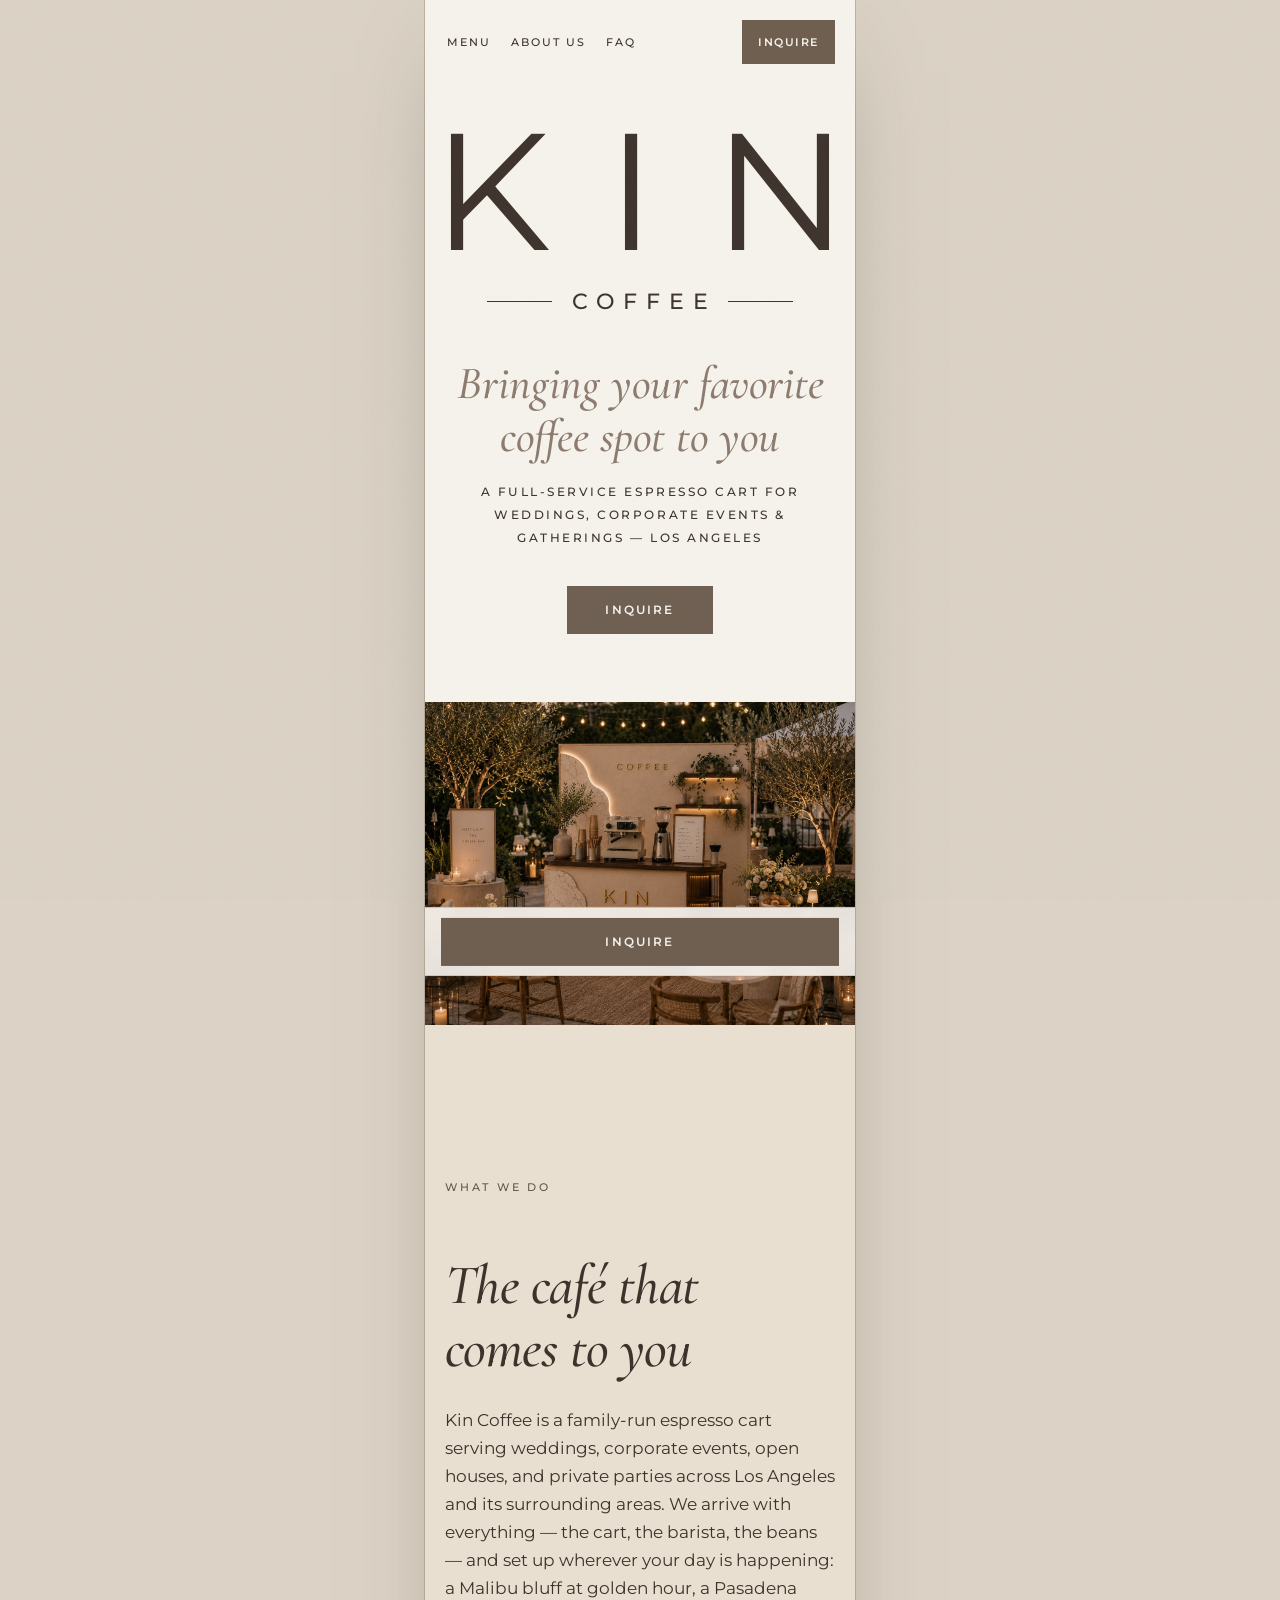
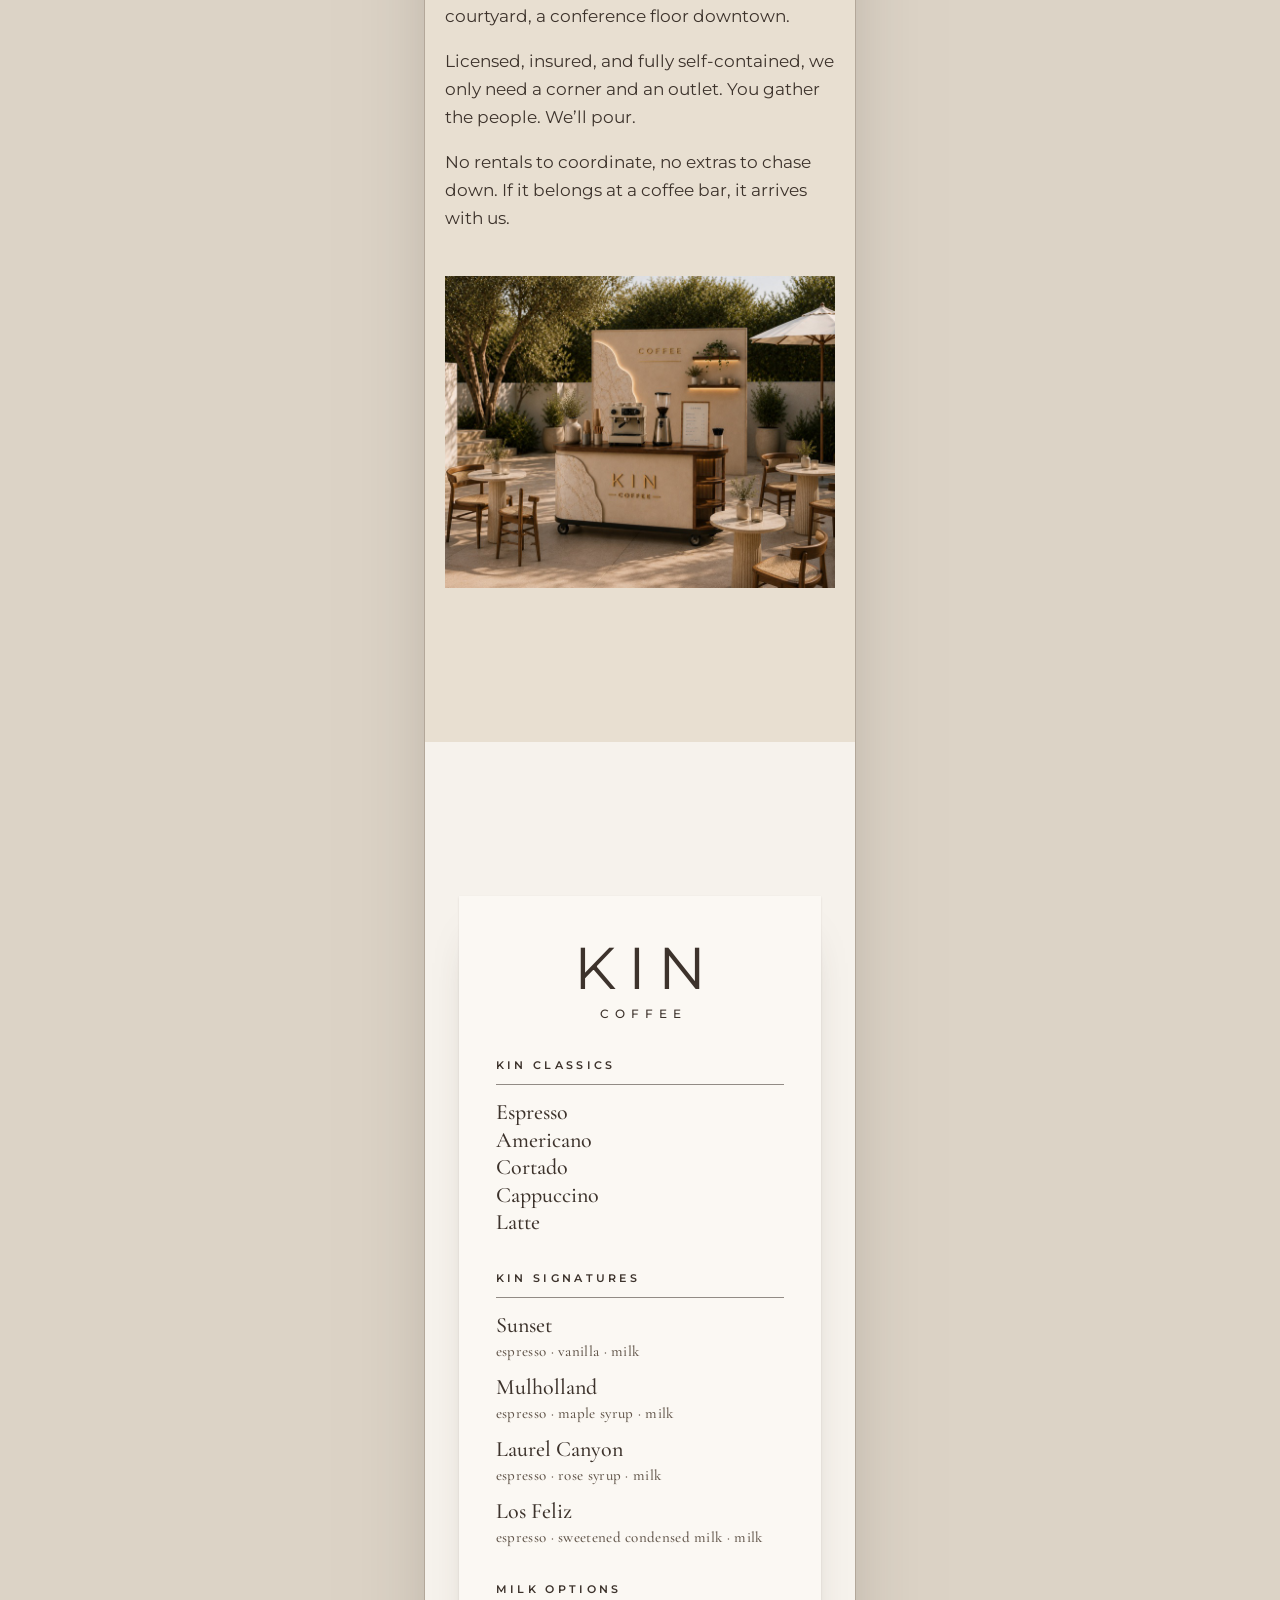
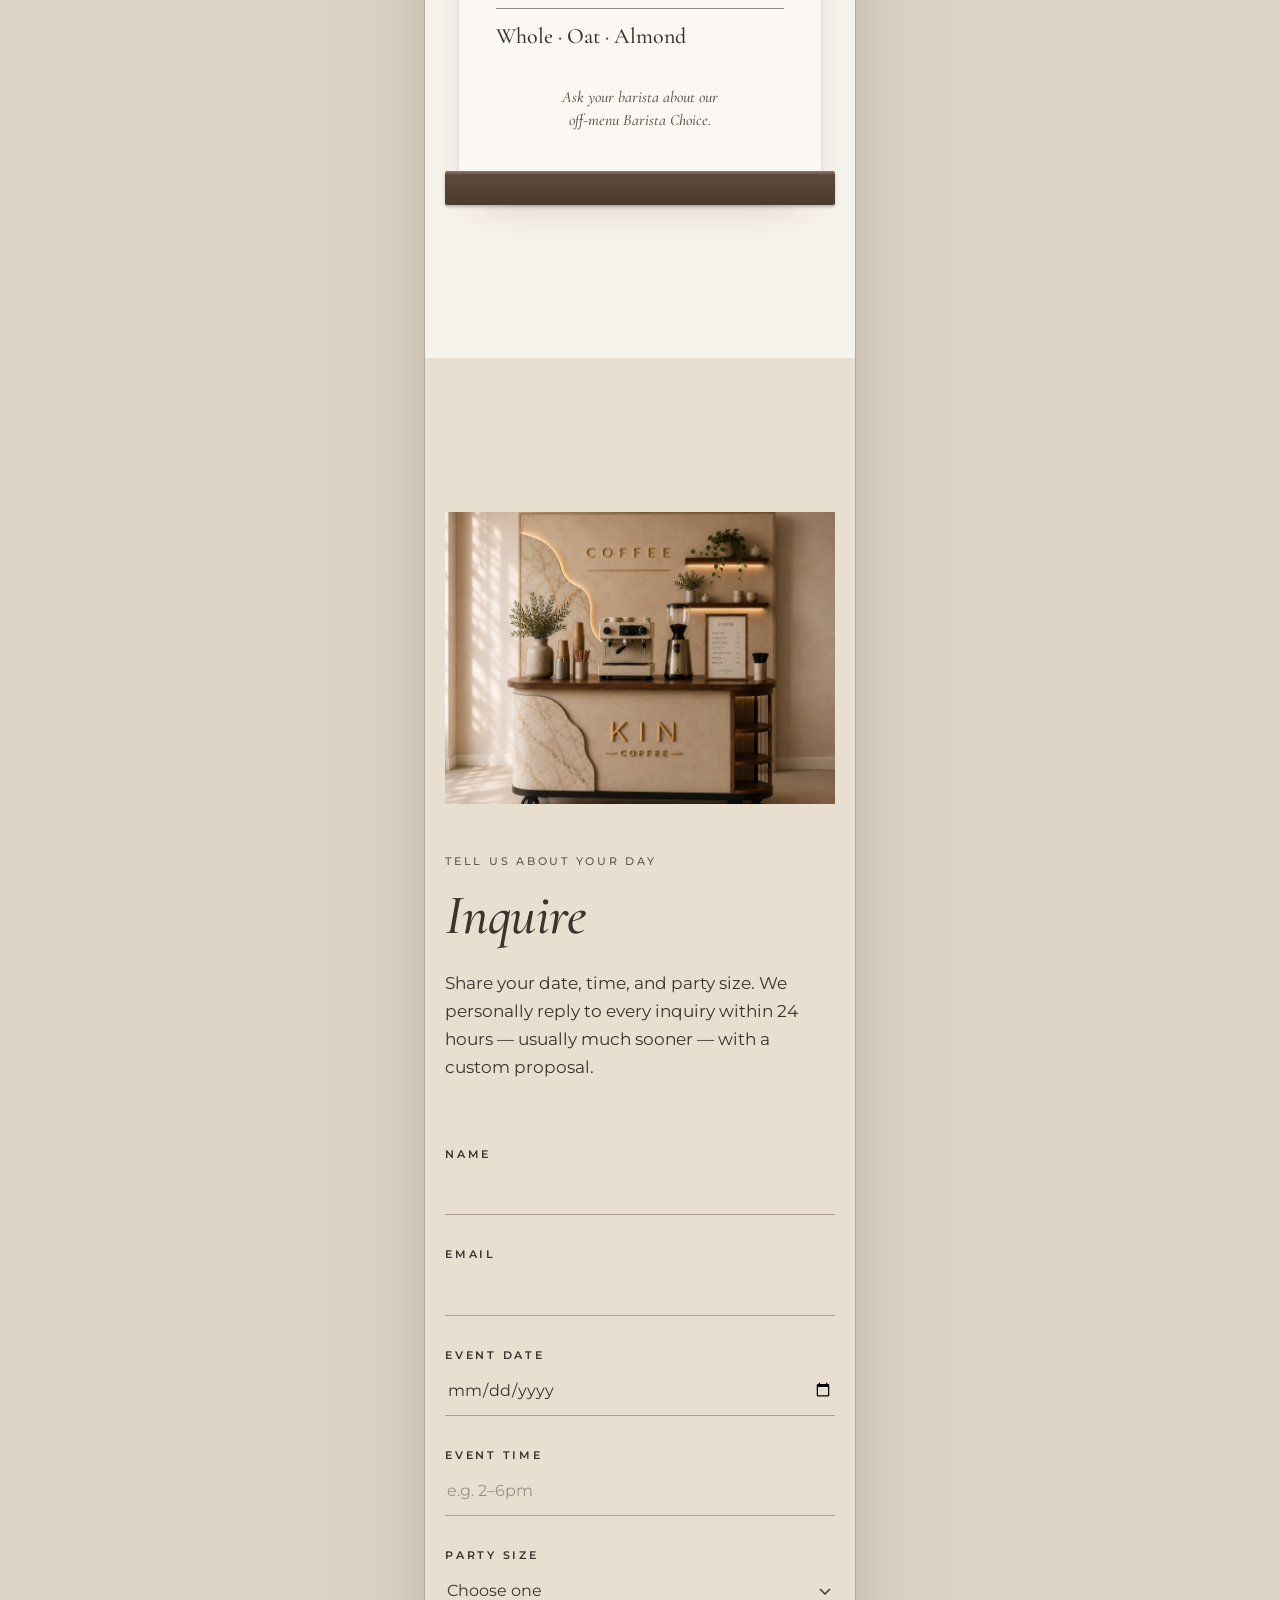
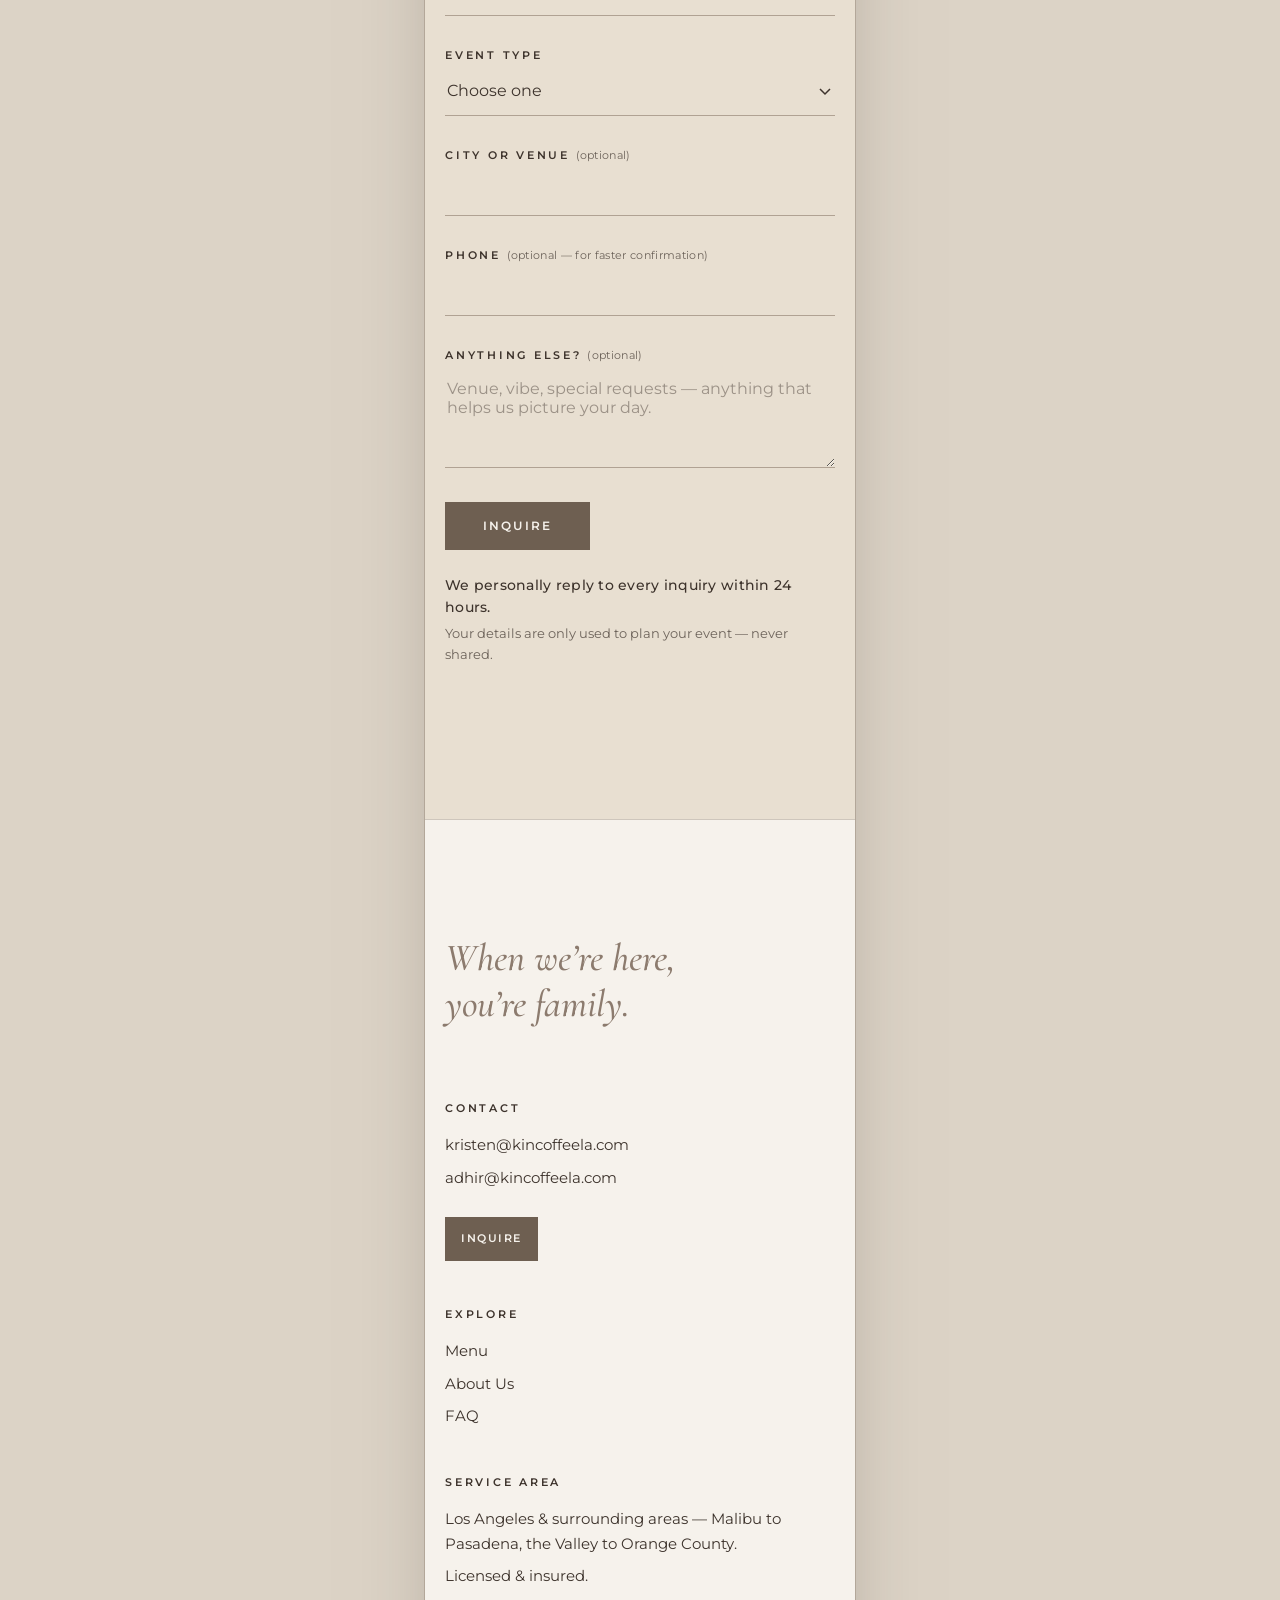
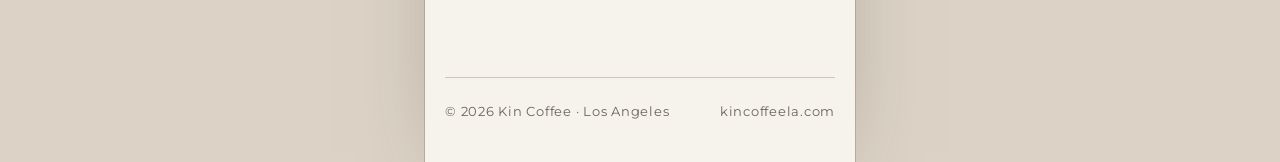
==== commit b9531785: "Menu: match the printed table card Kin Classics, Kin Signatures (Sunset, Mulholland, Laurel Canyon, " ====
--- a/mobile/index.html
+++ b/mobile/index.html
@@ -93,59 +93,51 @@
     </section>
     <!-- SLOT: real reviews/venues once earned -->
 
-    <!-- ============ MENU — a framed menu card ============ -->
+    <!-- ============ MENU — the printed table card on its walnut stand ============ -->
     <section class="section menu" id="menu">
-      <div class="menu-frame" data-reveal>
+      <div class="menu-stand" data-reveal>
         <div class="menu-card">
-          <header class="menu-card-head">
-            <p class="menu-card-brand" aria-hidden="true">KIN</p>
-            <h2 class="menu-card-title">Menu</h2>
-          </header>
-
-          <div class="menu-cols">
-            <div class="menu-col">
-              <h3 class="menu-subhead">The classics</h3>
-              <ul class="menu-list">
-                <li>Espresso</li>
-                <li>Americano</li>
-                <li>Cappuccino</li>
-                <li>Latte</li>
-                <li>Vanilla Latte</li>
-                <li>Mocha</li>
-                <li>Matcha Latte</li>
-                <li>Chai Latte</li>
-                <li>Hot Chocolate</li>
-              </ul>
-            </div>
-
-            <div class="menu-divider" aria-hidden="true"><span>&#10022;</span></div>
-
-            <div class="menu-col">
-              <h3 class="menu-subhead">Kin signatures</h3>
-              <!-- EDIT-ME: signature drink names & recipes are yours to evolve — swap freely as the menu grows. -->
-              <ul class="menu-list menu-list--sig">
-                <li>
-                  <span class="sig-name">The Kin Latte</span>
-                  <span class="sig-desc">Brown butter &amp; vanilla</span>
-                </li>
-                <li>
-                  <span class="sig-name">Golden Hour</span>
-                  <span class="sig-desc">Honey, cinnamon &amp; oat</span>
-                </li>
-                <li>
-                  <span class="sig-name">Marine Layer Matcha</span>
-                  <span class="sig-desc">Ceremonial matcha, vanilla cold foam</span>
-                </li>
-              </ul>
-              <p class="menu-seasonal">A seasonal special rotates monthly &mdash; ask what&rsquo;s pouring the month of your event.</p>
-            </div>
-          </div>
-
-          <footer class="menu-card-foot">
-            <p>Every drink hot or iced &middot; cold brew on request</p>
-            <p>Oat, almond &amp; whole milk always included</p>
-          </footer>
-        </div>
+          <h2 class="menu-card-logo">
+            <span class="visually-hidden">Menu</span>
+            <span class="menu-card-kin" aria-hidden="true">KIN</span>
+            <span class="menu-card-sub" aria-hidden="true">Coffee</span>
+          </h2>
+
+          <h3 class="menu-subhead">Kin classics</h3>
+          <ul class="menu-list">
+            <li>Espresso</li>
+            <li>Americano</li>
+            <li>Cortado</li>
+            <li>Cappuccino</li>
+            <li>Latte</li>
+          </ul>
+
+          <h3 class="menu-subhead">Kin signatures</h3>
+          <ul class="menu-list menu-list--sig">
+            <li>
+              <span class="sig-name">Sunset</span>
+              <span class="sig-desc">espresso&nbsp;&middot;&nbsp;vanilla&nbsp;&middot;&nbsp;milk</span>
+            </li>
+            <li>
+              <span class="sig-name">Mulholland</span>
+              <span class="sig-desc">espresso&nbsp;&middot;&nbsp;maple syrup&nbsp;&middot;&nbsp;milk</span>
+            </li>
+            <li>
+              <span class="sig-name">Laurel Canyon</span>
+              <span class="sig-desc">espresso&nbsp;&middot;&nbsp;rose syrup&nbsp;&middot;&nbsp;milk</span>
+            </li>
+            <li>
+              <span class="sig-name">Los Feliz</span>
+              <span class="sig-desc">espresso&nbsp;&middot;&nbsp;sweetened condensed milk&nbsp;&middot;&nbsp;milk</span>
+            </li>
+          </ul>
+
+          <h3 class="menu-subhead">Milk options</h3>
+          <p class="menu-milk">Whole&nbsp;&middot;&nbsp;Oat&nbsp;&middot;&nbsp;Almond</p>
+
+          <p class="menu-note">Ask your barista about our off-menu Barista Choice.</p>
+        </div>
+        <div class="menu-stand-base" aria-hidden="true"></div>
       </div>
     </section>
 
--- a/mobile/style.css
+++ b/mobile/style.css
@@ -1,7 +1,7 @@
 /* ============================================================
    Kin Coffee — V1 Editorial Ivory
    Kinfolk-adjacent magazine spread: centered-logo hero, 12-col
-   asymmetric body grid, framed menu card, gutter labels,
+   asymmetric body grid, menu card on a walnut stand, gutter labels,
    underline form. Builds on ../assets/css/tokens.css.
    ============================================================ */
 
@@ -263,139 +263,111 @@
 .founders-text p { max-width: 54ch; }
 
 /* ============================================================
-   MENU — a printed menu card in a walnut frame
-   ============================================================ */
-.menu-frame {
-  max-width: 980px;
+   MENU — the printed table card on a walnut stand.
+   The stand is a size container, so the card scales like
+   print (cqi units) in both the desktop and /mobile builds.
+   ============================================================ */
+.menu-stand {
+  container-type: inline-size;
+  max-width: 620px;
   margin-inline: auto;
-  padding: clamp(10px, 1.4vw, 16px);
-  background: #5B4A3C;   /* walnut, to match the cart's counter */
+}
+.menu-card {
+  margin-inline: 3.5cqi;   /* the base runs a little wider than the card */
+  padding: clamp(40px, 11cqi, 72px) clamp(24px, calc(18cqi - 33px), 80px) clamp(60px, 14cqi, 92px);
+  background: #FBF8F3;     /* menu-card stock, a shade brighter than the ivory page */
   box-shadow:
-    inset 0 0 0 1px rgba(255, 255, 255, 0.08),
-    0 1px 2px rgba(61, 51, 44, 0.18),
-    0 22px 48px -18px rgba(61, 51, 44, 0.45);
-}
-.menu-card {
-  position: relative;
-  padding: clamp(44px, 6vw, 80px) clamp(24px, 6vw, 84px) clamp(36px, 5vw, 60px);
-  background: #FBF8F3;   /* menu-card stock, a shade brighter than the ivory page */
+    0 1px 2px rgba(61, 51, 44, 0.12),
+    0 26px 44px -26px rgba(61, 51, 44, 0.4);
+}
+
+.menu-card-logo {
+  margin: 0 0 clamp(36px, 9cqi, 56px);
+  font-family: var(--font-sans);   /* the wordmark, not the italic h2 */
+  font-style: normal;
+  font-weight: 400;
+  line-height: 1;
   text-align: center;
-}
-/* inset printer's rule */
-.menu-card::before {
-  content: "";
-  position: absolute;
-  inset: clamp(10px, 1.4vw, 16px);
-  border: 1px solid var(--hairline);
-  pointer-events: none;
-}
-
-.menu-card-brand {
-  font-size: 13px;
-  font-weight: 600;
+  color: var(--ink);
+}
+.menu-card-kin {
+  display: block;
+  font-size: clamp(56px, 15cqi, 96px);
+  letter-spacing: 0.2em;
+  margin-right: -0.2em;    /* optically re-center the tracking */
+}
+.menu-card-sub {
+  display: block;
+  margin-top: 0.9em;
+  font-size: clamp(12px, 2.6cqi, 16px);
+  font-weight: 500;
   letter-spacing: 0.5em;
   margin-right: -0.5em;
-  color: var(--ink);
-}
-.menu-card-title {
-  display: flex;
-  align-items: center;
-  justify-content: center;
-  gap: 22px;
-  margin: 10px 0 0;
-  font-family: var(--font-serif);
-  font-style: italic;
-  font-weight: 500;
-  font-size: clamp(44px, 5vw, 64px);
-  line-height: 1.1;
-  letter-spacing: 0;
-  color: var(--ink);
-}
-.menu-card-title::before,
-.menu-card-title::after {
-  content: "";
-  width: clamp(40px, 6vw, 72px);
-  height: 1px;
-  background: var(--taupe);
-}
-
-.menu-cols {
-  display: grid;
-  grid-template-columns: 1fr;
-  gap: 36px;
-  margin-top: clamp(40px, 5vw, 60px);
+  text-transform: uppercase;
 }
 
 .menu-subhead {
-  font-size: 12px;
+  margin: clamp(32px, 8cqi, 52px) 0 clamp(14px, 3cqi, 20px);
+  padding-bottom: 0.9em;
+  border-bottom: 1px solid rgba(61, 51, 44, 0.55);
+  font-size: clamp(11px, 2.2cqi, 14px);
   font-weight: 600;
-  letter-spacing: var(--track-label);
-  margin-right: calc(-1 * var(--track-label));
-  text-transform: uppercase;
-  color: var(--ink);
-  margin-bottom: 22px;
-}
+  letter-spacing: 0.3em;
+  text-transform: uppercase;
+  color: var(--ink);
+}
+.menu-card-logo + .menu-subhead { margin-top: 0; }
+
 .menu-list {
   list-style: none;
   margin: 0;
   padding: 0;
 }
-.menu-list li {
-  padding: 7px 0;
-  font-size: 15px;
-  font-weight: 500;
-  letter-spacing: 0.14em;
-  text-transform: uppercase;
-  color: var(--ink);
-}
-.menu-list--sig li { padding: 10px 0 14px; }
+.menu-list li,
+.menu-milk {
+  font-family: var(--font-serif);
+  font-weight: 500;
+  font-size: clamp(22px, 5cqi, 31px);
+  line-height: 1.25;
+  color: var(--ink);
+}
+.menu-milk { margin: 0; }
+.menu-list--sig li + li { margin-top: clamp(12px, 3cqi, 18px); }
 .sig-name { display: block; }
 .sig-desc {
   display: block;
-  margin-top: 2px;
+  margin-top: 0.1em;
+  font-size: clamp(15px, 3.1cqi, 19px);
+  line-height: 1.4;
+  letter-spacing: 0.02em;
+  color: var(--ink-soft);
+}
+
+.menu-note {
+  margin: clamp(36px, 8cqi, 52px) 0 0;
   font-family: var(--font-serif);
   font-style: italic;
-  font-size: 20px;
-  font-weight: 500;
-  letter-spacing: 0;
-  text-transform: none;
-  color: var(--taupe-warm);
-}
-.menu-seasonal {
-  max-width: 30ch;
-  margin: 18px auto 0;
-  font-size: 13.5px;
-  line-height: 1.8;
-}
-
-.menu-divider {
-  display: flex;
-  align-items: center;
-  gap: 16px;
-  color: var(--taupe);
-  font-size: 14px;
-}
-.menu-divider::before,
-.menu-divider::after {
-  content: "";
-  flex: 1;
-  height: 1px;
-  background: var(--hairline);
-}
-
-.menu-card-foot {
-  margin-top: clamp(40px, 5vw, 56px);
-  padding-top: 26px;
-  border-top: 1px solid var(--hairline);
-  font-size: 12px;
-  font-weight: 500;
-  letter-spacing: 0.16em;
-  text-transform: uppercase;
-  line-height: 2;
+  font-weight: 500;
+  font-size: clamp(16px, 3.1cqi, 19px);
+  line-height: 1.4;
+  text-align: center;
+  text-wrap: balance;
   color: var(--ink-soft);
 }
-.menu-card-foot p + p { margin-top: 0; }
-
+
+/* the walnut base the card slots into */
+.menu-stand-base {
+  position: relative;
+  z-index: 1;
+  height: clamp(34px, 8cqi, 52px);
+  margin-top: calc(-1 * clamp(20px, 5cqi, 30px));
+  border-radius: 2px;
+  background: linear-gradient(180deg, #7A6352 0, #7A6352 3px, #5E4A3B 3px, #4B3A2E 100%);
+  box-shadow:
+    inset 0 1px 0 rgba(255, 255, 255, 0.14),
+    0 2px 3px rgba(61, 51, 44, 0.3),
+    0 26px 30px -20px rgba(61, 51, 44, 0.55);
+}
 
 /* ============================================================
    FOUNDERS
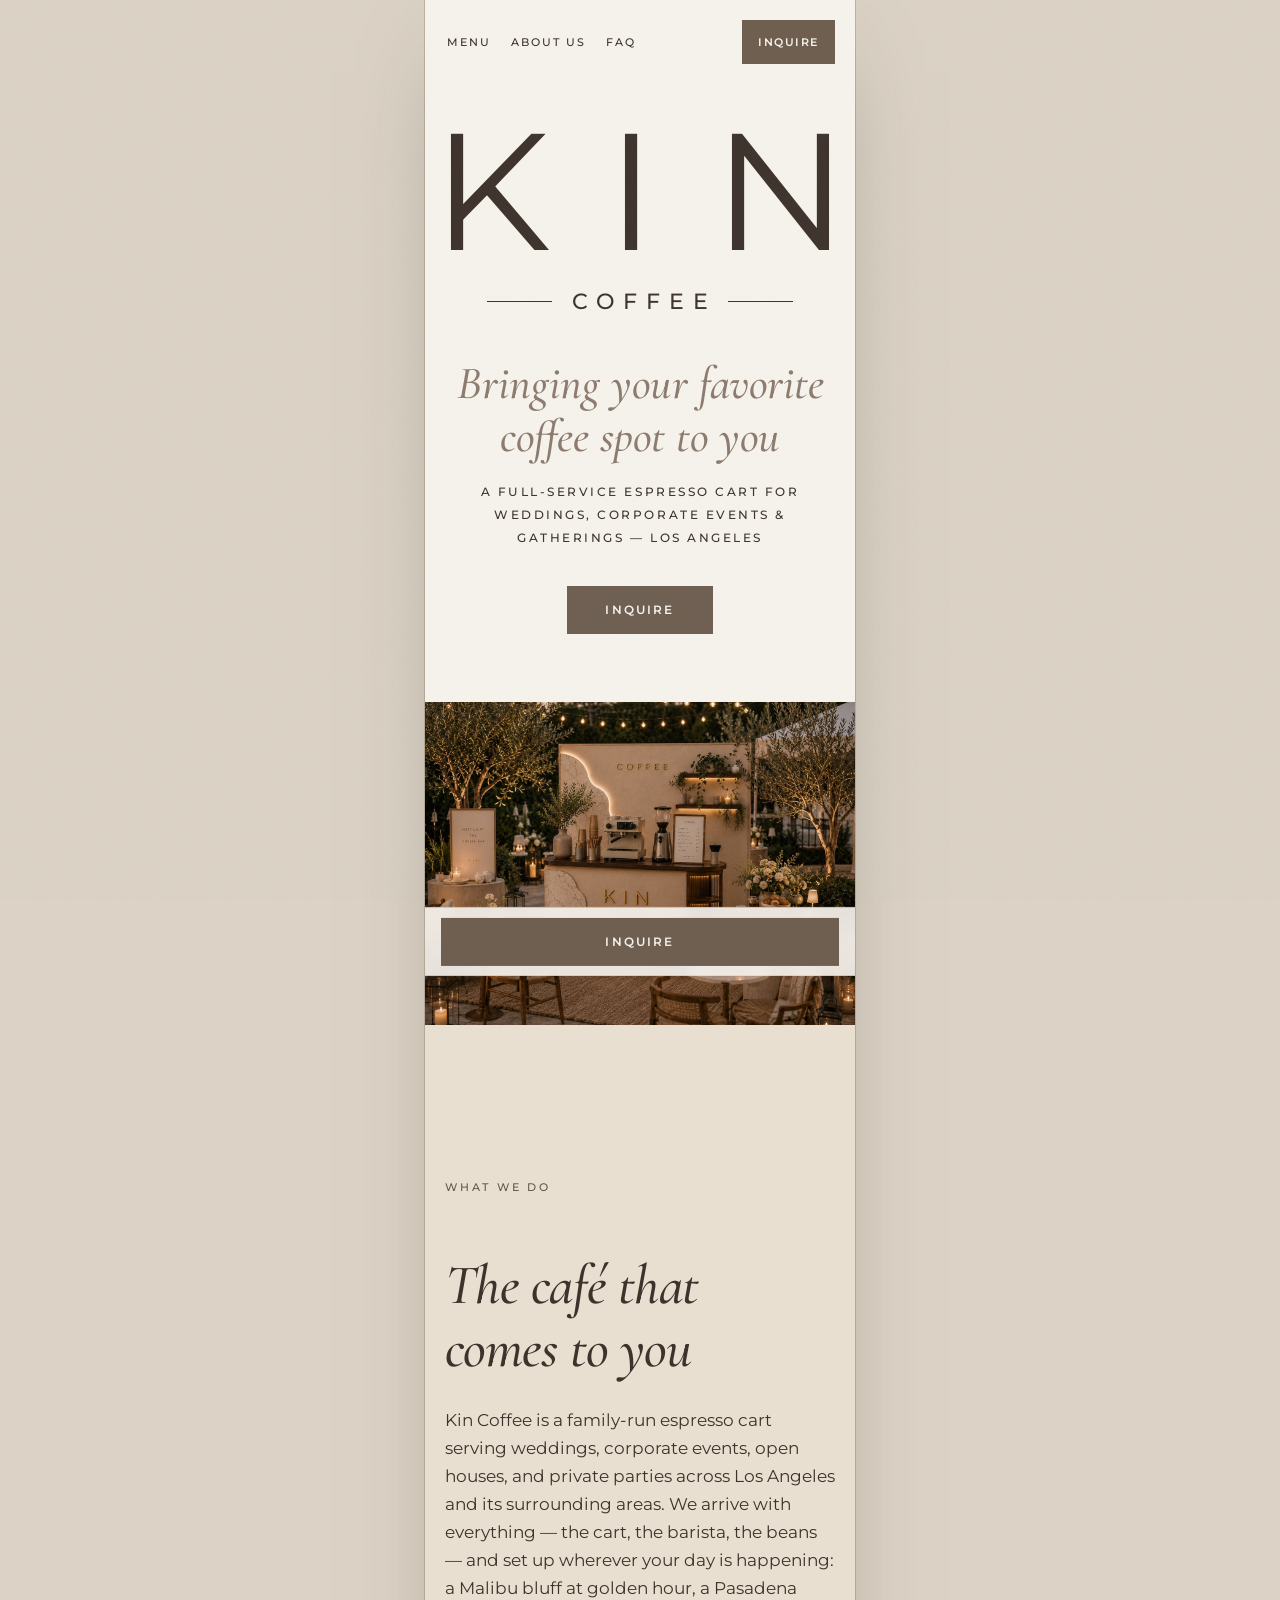
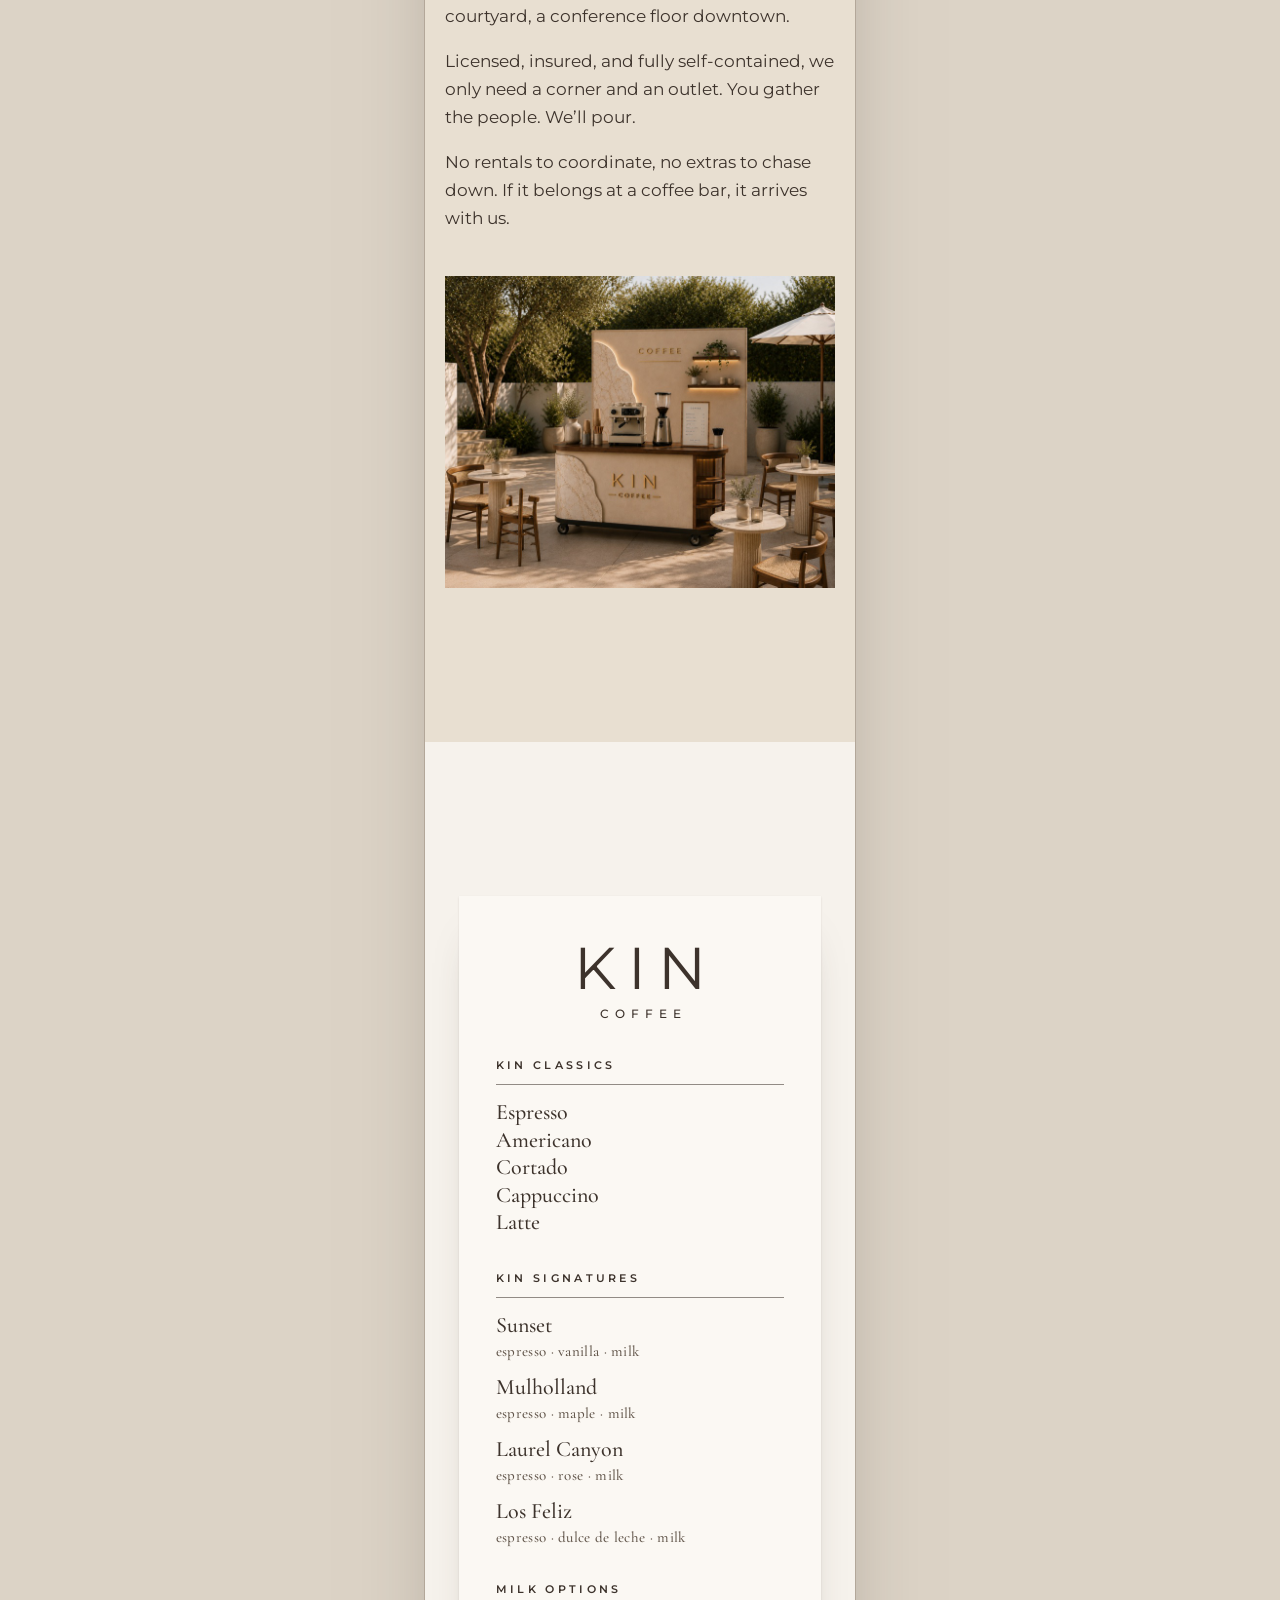
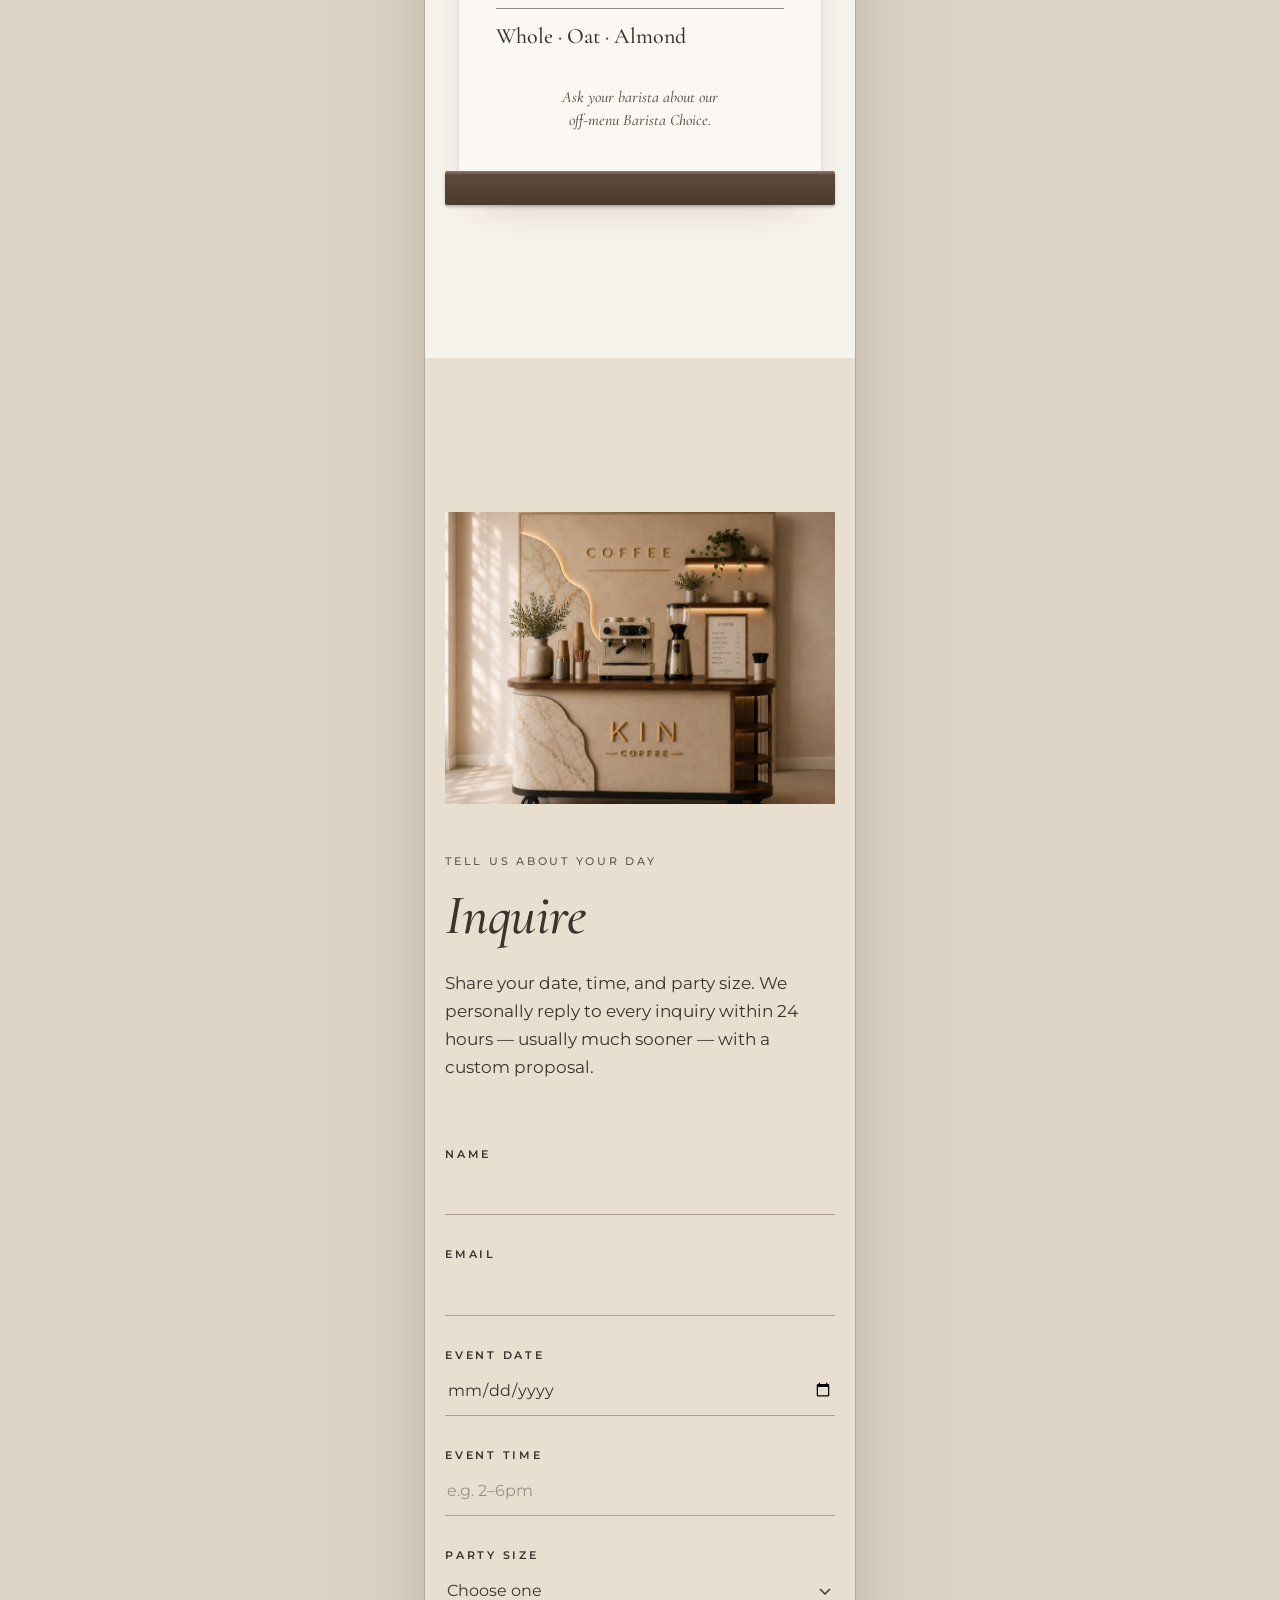
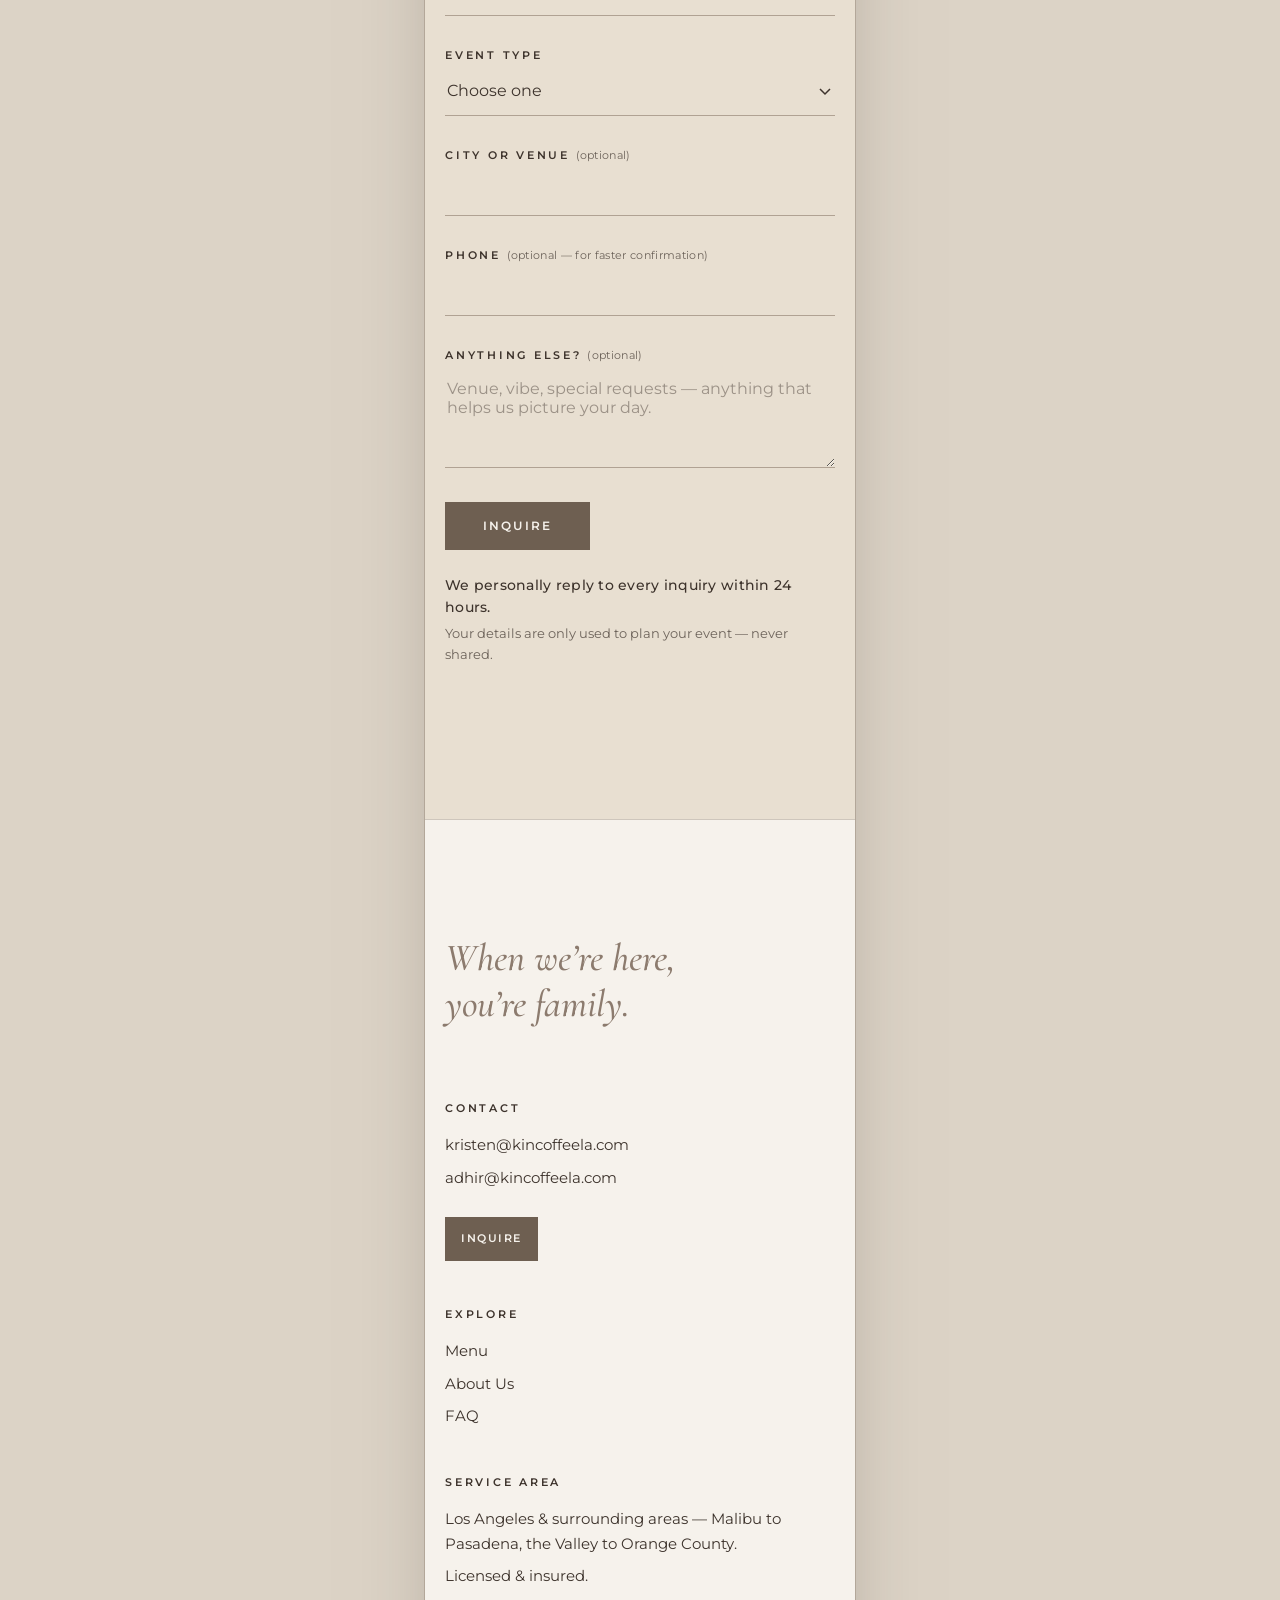
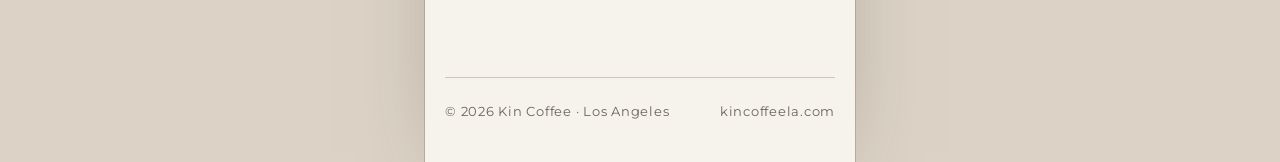
==== commit b6bdb89b: "Menu: match the final printed card (maple, rose, dulce de leche) Co-Authored-By: Claude Fable 5.1 <n" ====
--- a/mobile/index.html
+++ b/mobile/index.html
@@ -3,12 +3,13 @@
 <head>
   <meta charset="UTF-8">
   <meta name="viewport" content="width=device-width, initial-scale=1">
+  <meta name="robots" content="noindex">
   <script>document.documentElement.className += ' js';</script>
   <title>Kin Coffee — Luxury Coffee Cart Rentals for Weddings &amp; Events | Los Angeles</title>
   <meta name="description" content="Kin Coffee is a family-run luxury espresso cart serving weddings, corporate events, open houses, and private parties across Los Angeles. Full-service, licensed and insured — we come to you.">
   <meta property="og:title" content="Kin Coffee — Luxury Coffee Cart Rentals | Los Angeles">
   <meta property="og:description" content="A full-service espresso cart for weddings, corporate events, and gatherings across Los Angeles. Bringing your favorite coffee spot to you.">
-  <meta property="og:image" content="../assets/img/cart-dusk-1400.jpg">
+  <meta property="og:image" content="https://kincoffeela.com/assets/img/cart-dusk-1400.jpg">
   <meta name="theme-color" content="#F6F2EC">
   <link rel="preconnect" href="https://fonts.googleapis.com">
   <link rel="preconnect" href="https://fonts.gstatic.com" crossorigin>
@@ -22,7 +23,7 @@
     "@context": "https://schema.org",
     "@type": "LocalBusiness",
     "name": "Kin Coffee",
-    "url": "https://www.kincoffeela.com",
+    "url": "https://kincoffeela.com",
     "email": "kristen@kincoffeela.com",
     "description": "Luxury coffee cart rentals for weddings, corporate events, open houses, and private parties in Los Angeles and surrounding areas.",
     "areaServed": "Los Angeles"
@@ -120,15 +121,15 @@
             </li>
             <li>
               <span class="sig-name">Mulholland</span>
-              <span class="sig-desc">espresso&nbsp;&middot;&nbsp;maple syrup&nbsp;&middot;&nbsp;milk</span>
+              <span class="sig-desc">espresso&nbsp;&middot;&nbsp;maple&nbsp;&middot;&nbsp;milk</span>
             </li>
             <li>
               <span class="sig-name">Laurel Canyon</span>
-              <span class="sig-desc">espresso&nbsp;&middot;&nbsp;rose syrup&nbsp;&middot;&nbsp;milk</span>
+              <span class="sig-desc">espresso&nbsp;&middot;&nbsp;rose&nbsp;&middot;&nbsp;milk</span>
             </li>
             <li>
               <span class="sig-name">Los Feliz</span>
-              <span class="sig-desc">espresso&nbsp;&middot;&nbsp;sweetened condensed milk&nbsp;&middot;&nbsp;milk</span>
+              <span class="sig-desc">espresso&nbsp;&middot;&nbsp;dulce de leche&nbsp;&middot;&nbsp;milk</span>
             </li>
           </ul>
 
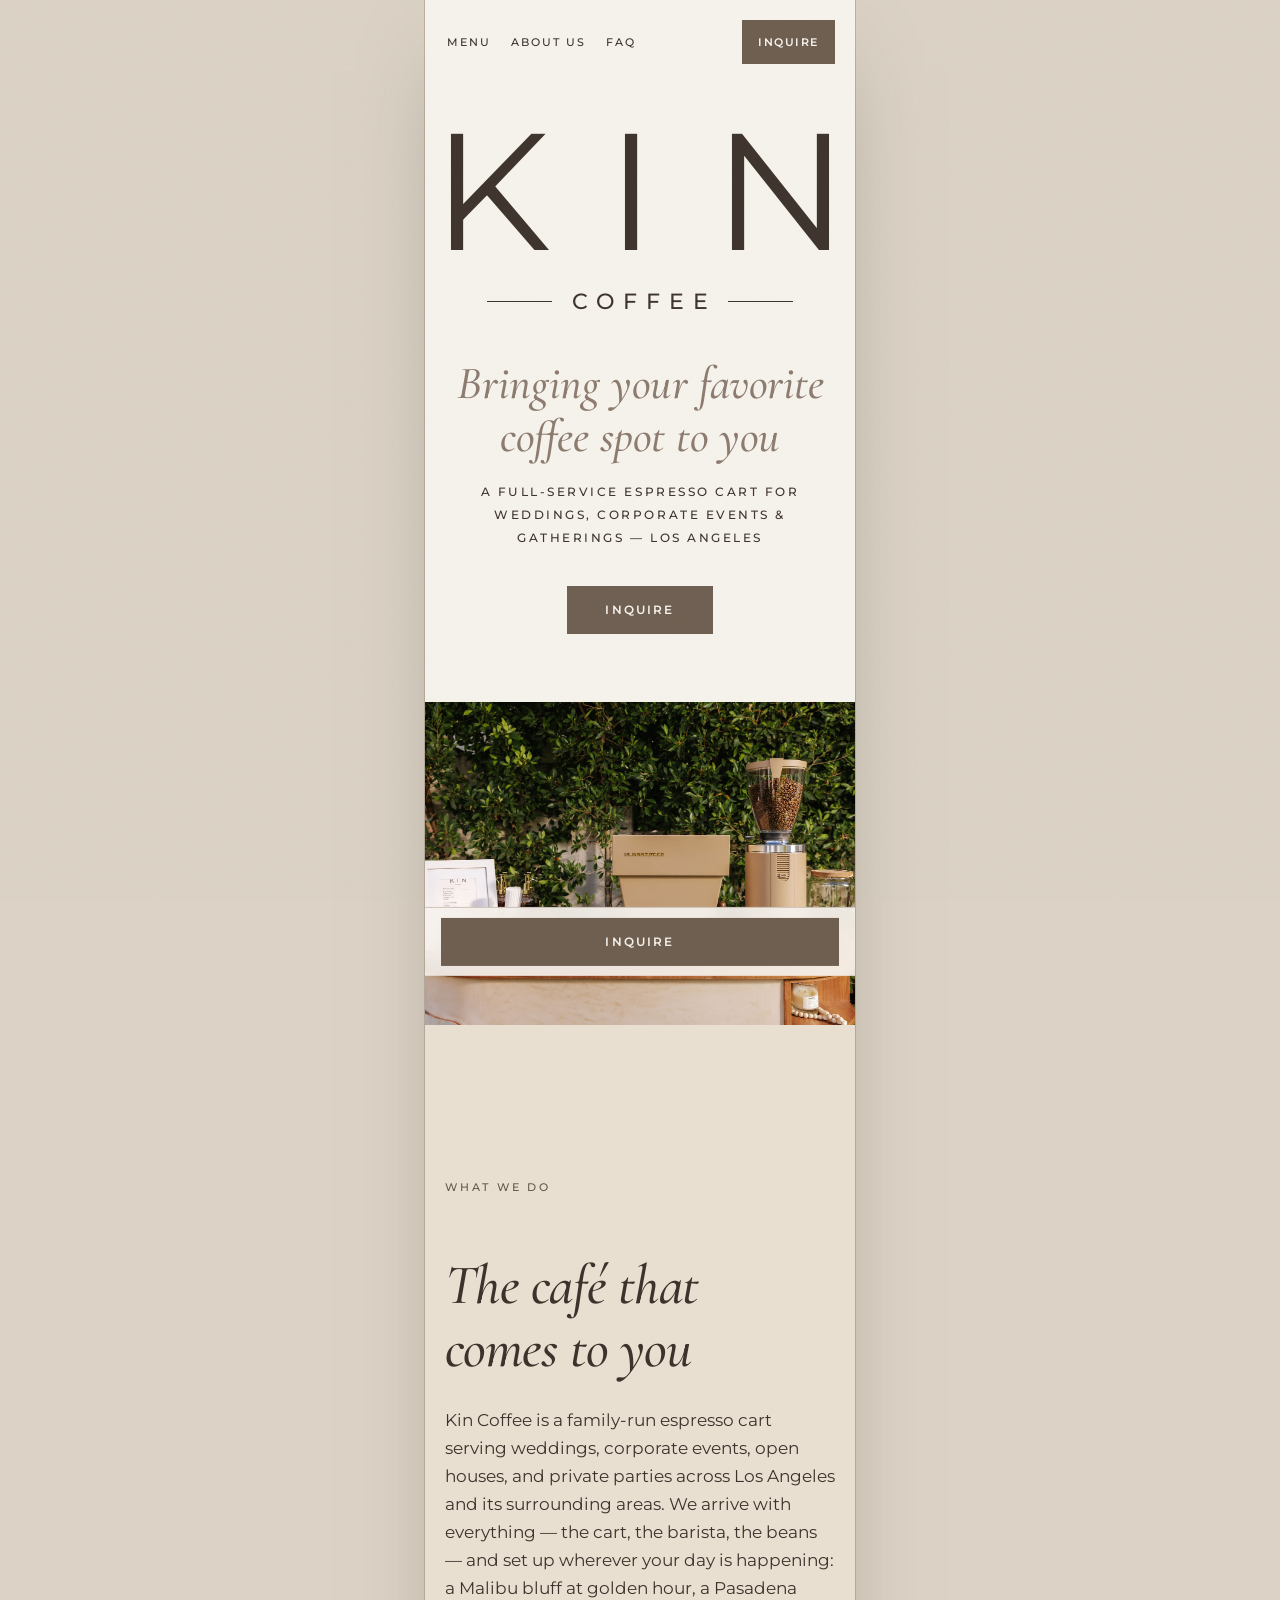
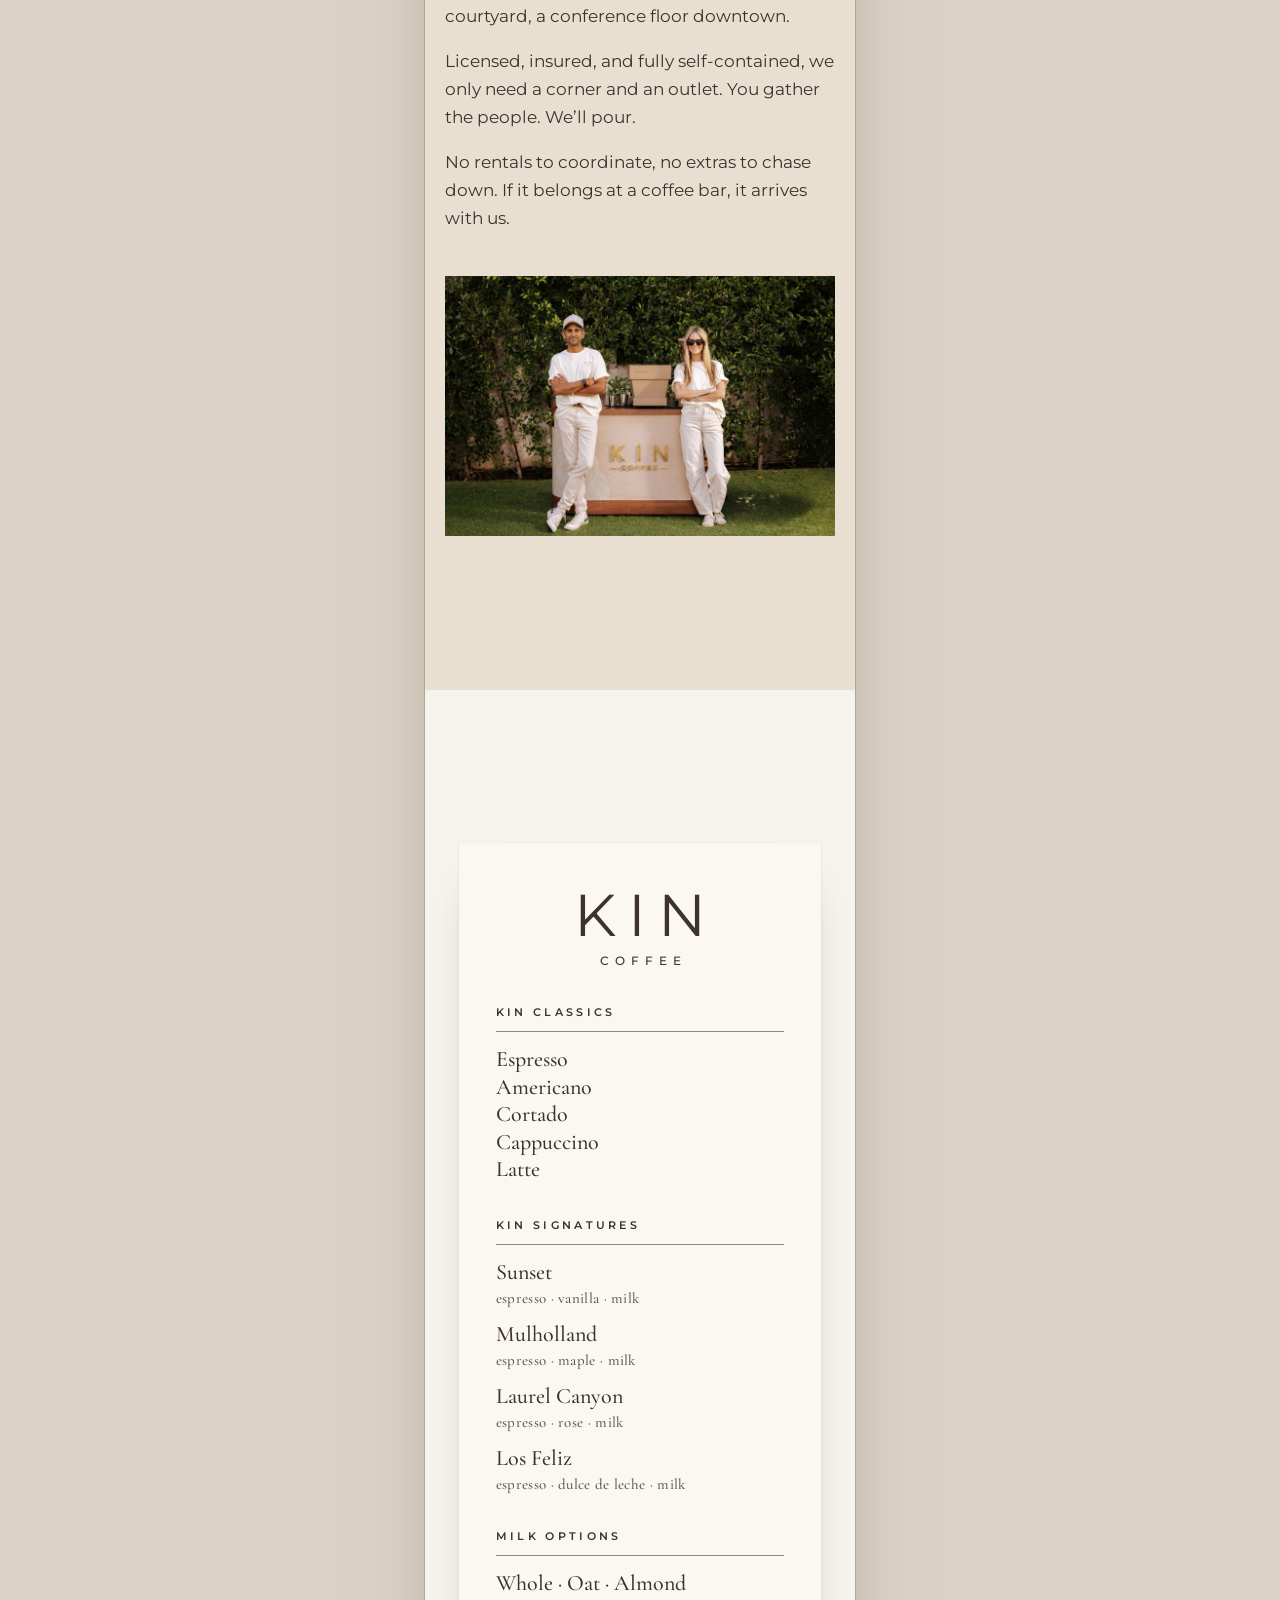
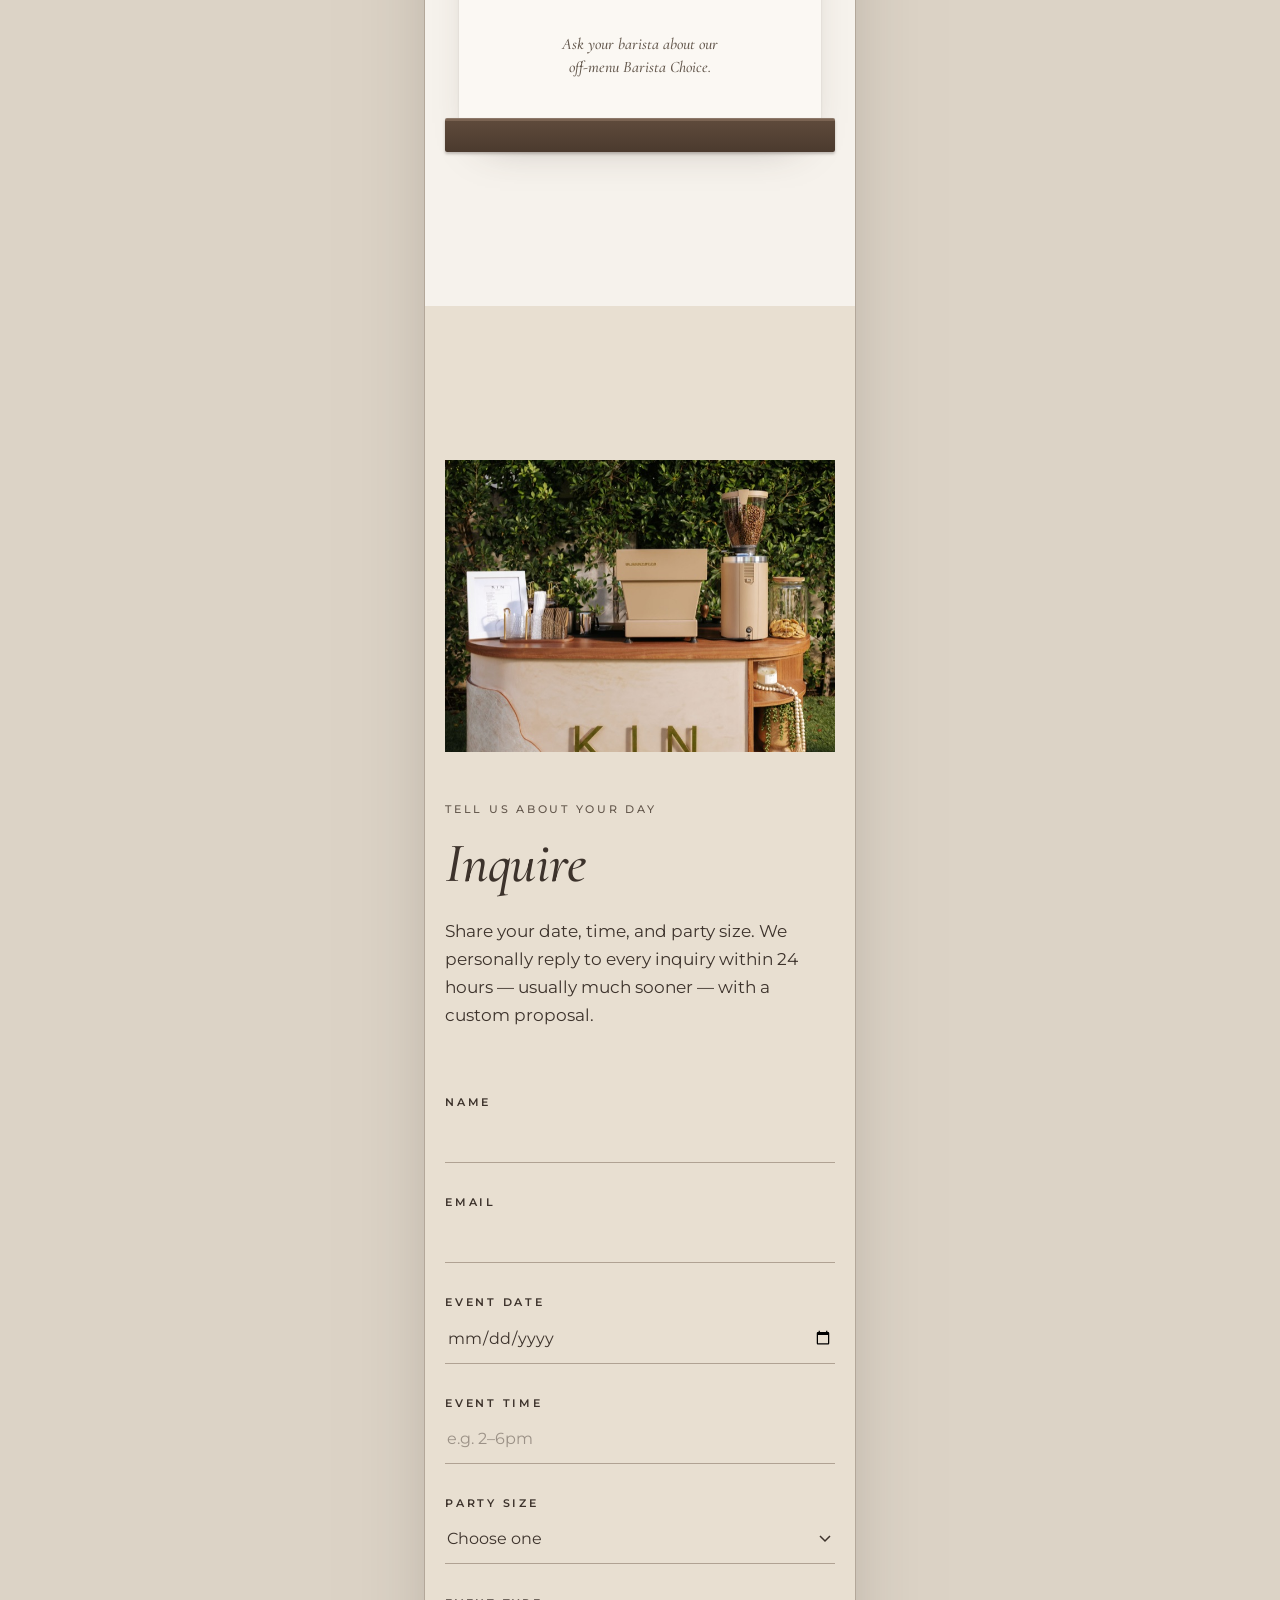
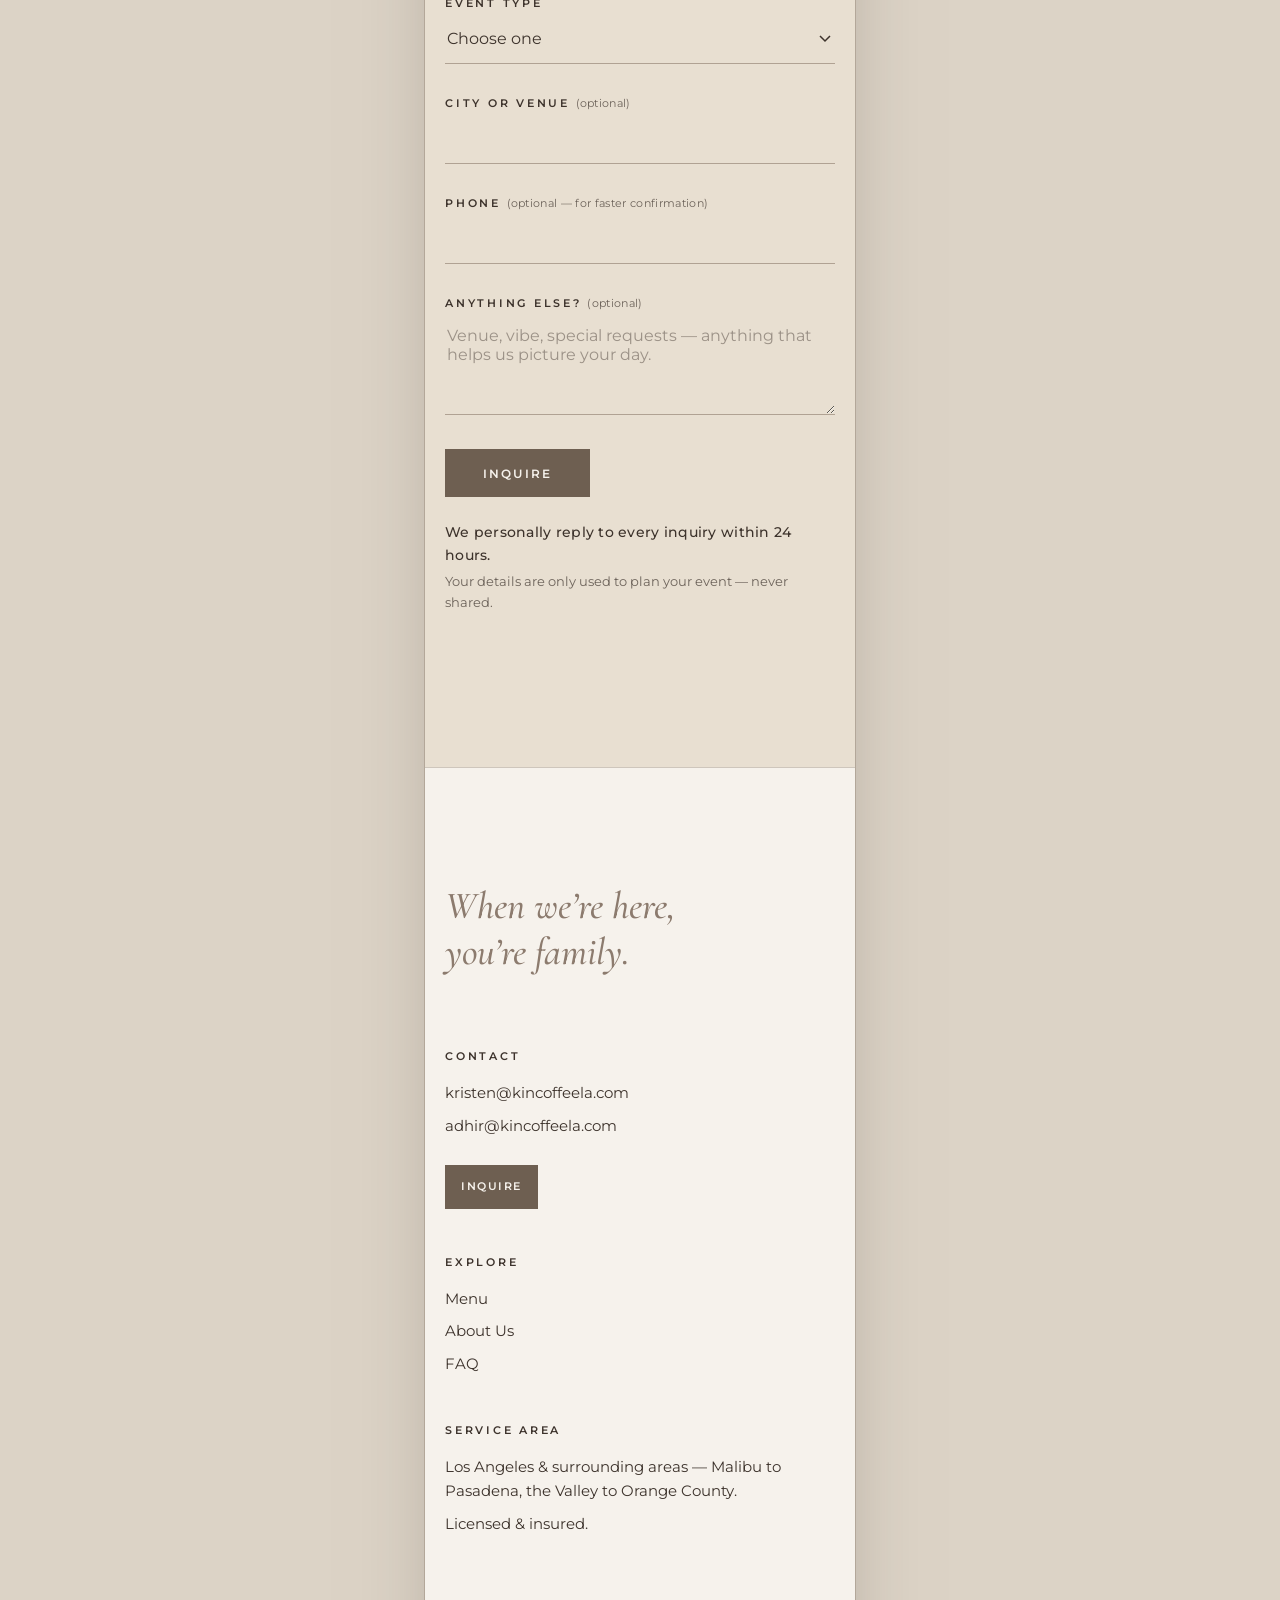
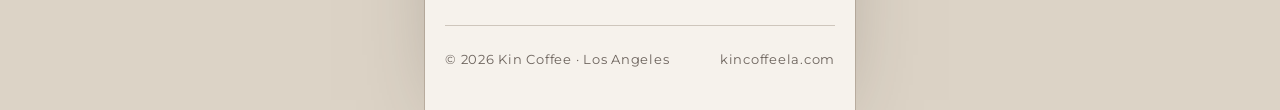
==== commit 6bed16eb: "Swap AI renders for real Cruzio Studios photos Hero = coffee bar close-up, intro + link previews = K" ====
--- a/mobile/index.html
+++ b/mobile/index.html
@@ -9,7 +9,7 @@
   <meta name="description" content="Kin Coffee is a family-run luxury espresso cart serving weddings, corporate events, open houses, and private parties across Los Angeles. Full-service, licensed and insured — we come to you.">
   <meta property="og:title" content="Kin Coffee — Luxury Coffee Cart Rentals | Los Angeles">
   <meta property="og:description" content="A full-service espresso cart for weddings, corporate events, and gatherings across Los Angeles. Bringing your favorite coffee spot to you.">
-  <meta property="og:image" content="https://kincoffeela.com/assets/img/cart-dusk-1400.jpg">
+  <meta property="og:image" content="https://kincoffeela.com/assets/img/kin-founders-cart-1400.jpg">
   <meta name="theme-color" content="#F6F2EC">
   <link rel="preconnect" href="https://fonts.googleapis.com">
   <link rel="preconnect" href="https://fonts.gstatic.com" crossorigin>
@@ -62,11 +62,11 @@
       </div>
       <div class="hero-media">
         <img
-          src="../assets/img/cart-dusk-1400.jpg"
-          srcset="../assets/img/cart-dusk-800.jpg 800w, ../assets/img/cart-dusk-1400.jpg 1400w"
+          src="../assets/img/kin-bar-1600.jpg"
+          srcset="../assets/img/kin-bar-800.jpg 800w, ../assets/img/kin-bar-1600.jpg 1600w"
           sizes="100vw"
-          width="1402" height="1122"
-          alt="The Kin cart at an evening reception under string lights — candlelit tables, white florals, and a tray of pastries beside it"
+          width="1600" height="1067"
+          alt="The Kin Coffee bar set up against an ivy wall: espresso machine and grinder in matching sand tones, the framed Kin menu, cups and a jar of cookies"
           fetchpriority="high" decoding="async">
       </div>
     </section>
@@ -83,11 +83,11 @@
         </div>
         <div class="intro-media frame" data-reveal>
           <img
-            src="../assets/img/cart-day-1400.jpg"
-            srcset="../assets/img/cart-day-800.jpg 800w, ../assets/img/cart-day-1400.jpg 1400w"
+            src="../assets/img/kin-founders-cart-1400.jpg"
+            srcset="../assets/img/kin-founders-cart-800.jpg 800w, ../assets/img/kin-founders-cart-1400.jpg 1400w"
             sizes="(min-width: 960px) 44vw, 92vw"
-            width="1402" height="1122"
-            alt="The Kin Coffee cart on a sunlit stone patio among olive trees, with rattan chairs, marble bistro tables, and a linen umbrella"
+            width="1400" height="933"
+            alt="Kin Coffee founders Kristen and Adhir leaning on the Kin cart, with its cream panel and gold KIN COFFEE lettering, in front of an ivy wall"
             loading="lazy" decoding="async">
         </div>
       </div>
@@ -147,11 +147,11 @@
       <div class="section-inner inquire-grid">
         <div class="inquire-media" data-reveal>
           <img
-            src="../assets/img/cart-backdrop-1400.jpg"
-            srcset="../assets/img/cart-backdrop-800.jpg 800w, ../assets/img/cart-backdrop-1400.jpg 1400w"
+            src="../assets/img/kin-cart-1200.jpg"
+            srcset="../assets/img/kin-cart-700.jpg 700w, ../assets/img/kin-cart-1200.jpg 1200w"
             sizes="(min-width: 960px) 38vw, 92vw"
-            width="1402" height="1122"
-            alt="The Kin cart in front of its indoor backdrop wall — lit wooden shelves, trailing plants, and a small COFFEE sign above the marble panel"
+            width="1200" height="1799"
+            alt="The full Kin Coffee cart on a lawn: cream stone-look panel with gold KIN COFFEE lettering, walnut top and trim, espresso machine and grinder on top"
             loading="lazy" decoding="async">
         </div>
         <div class="inquire-panel" data-reveal>
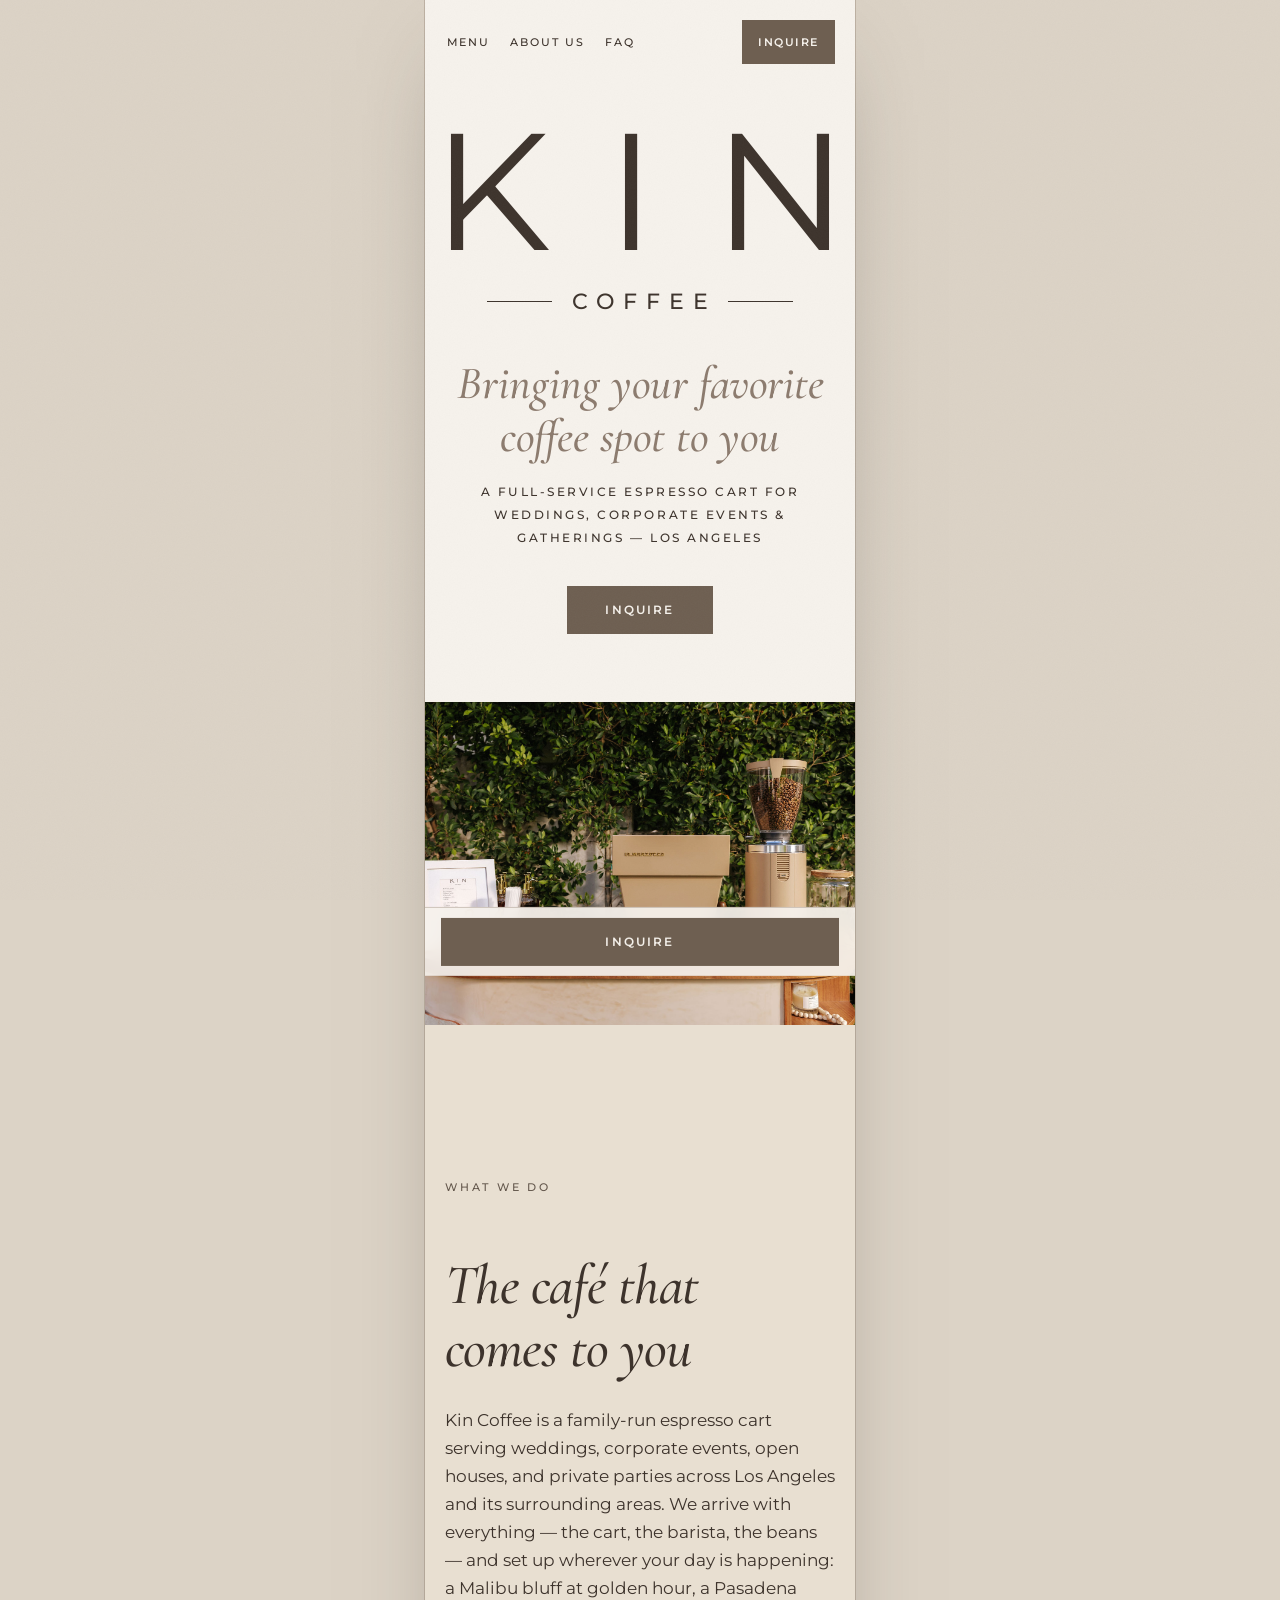
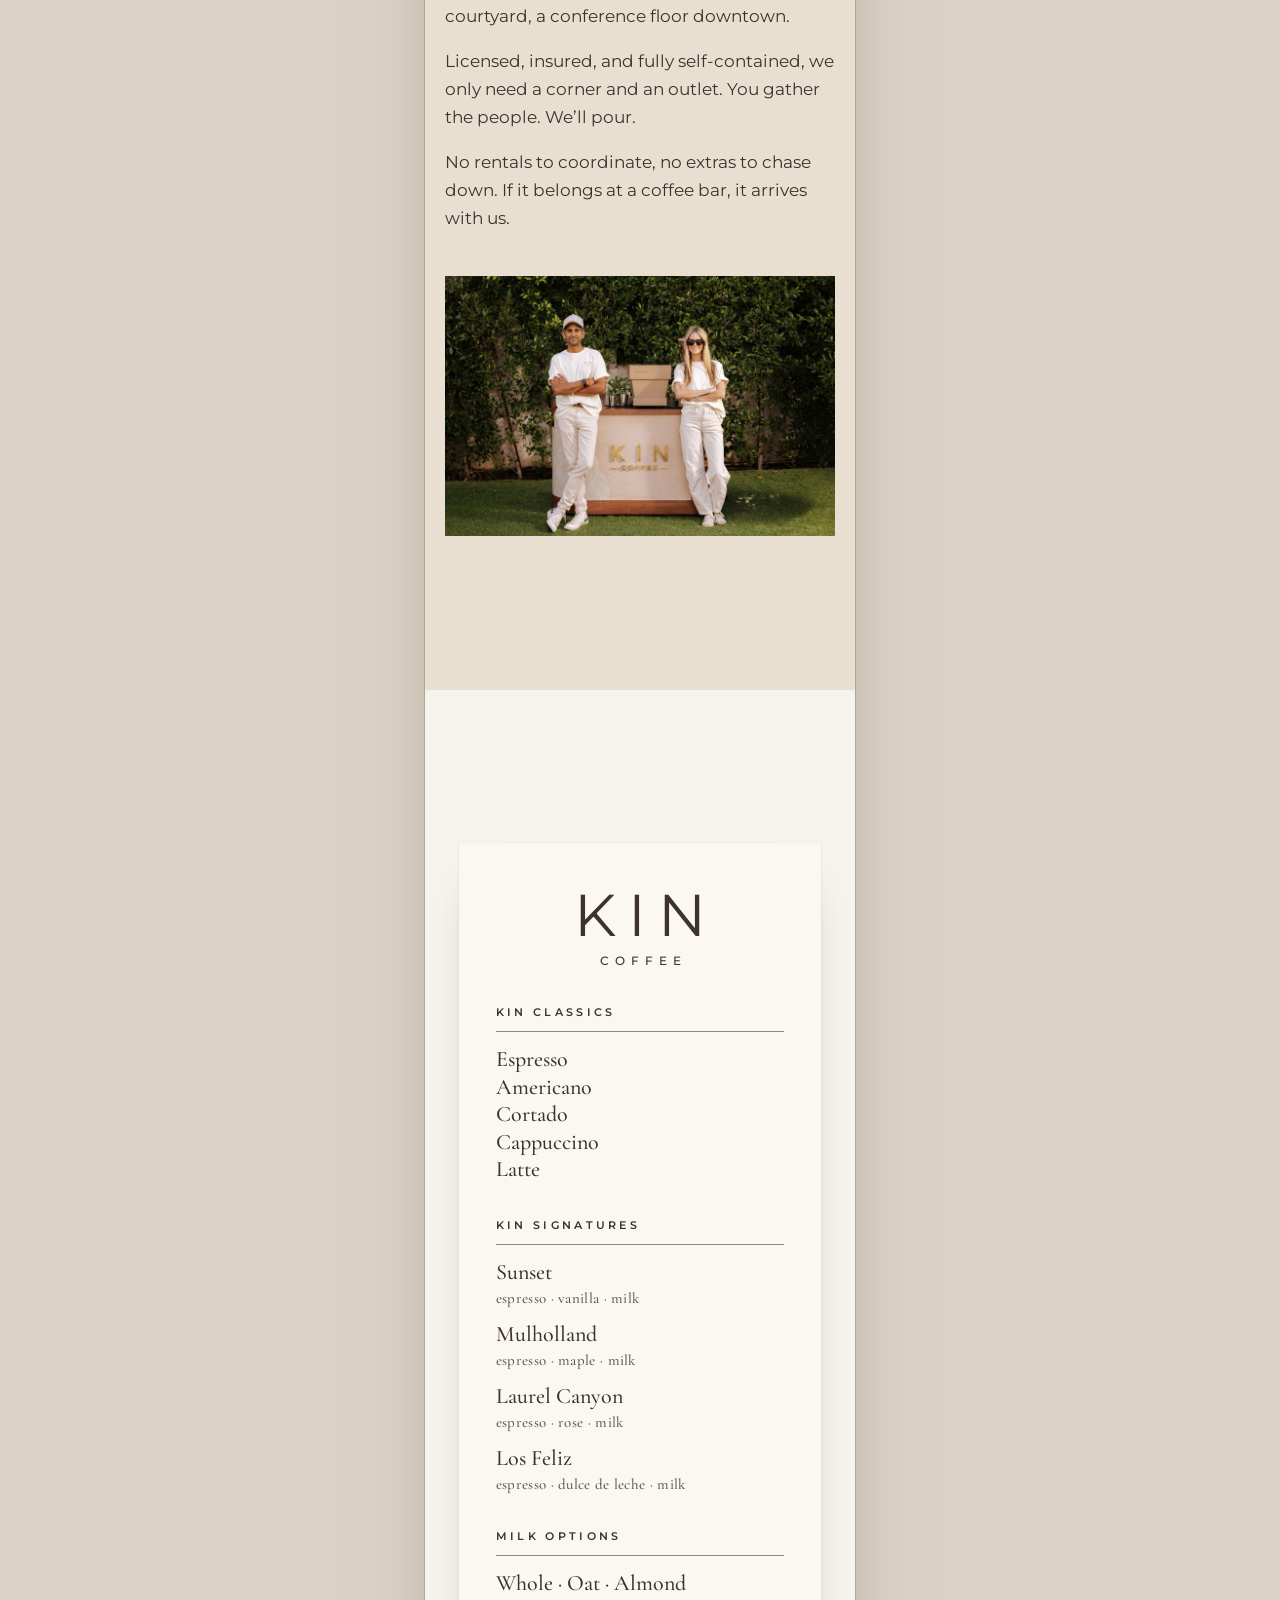
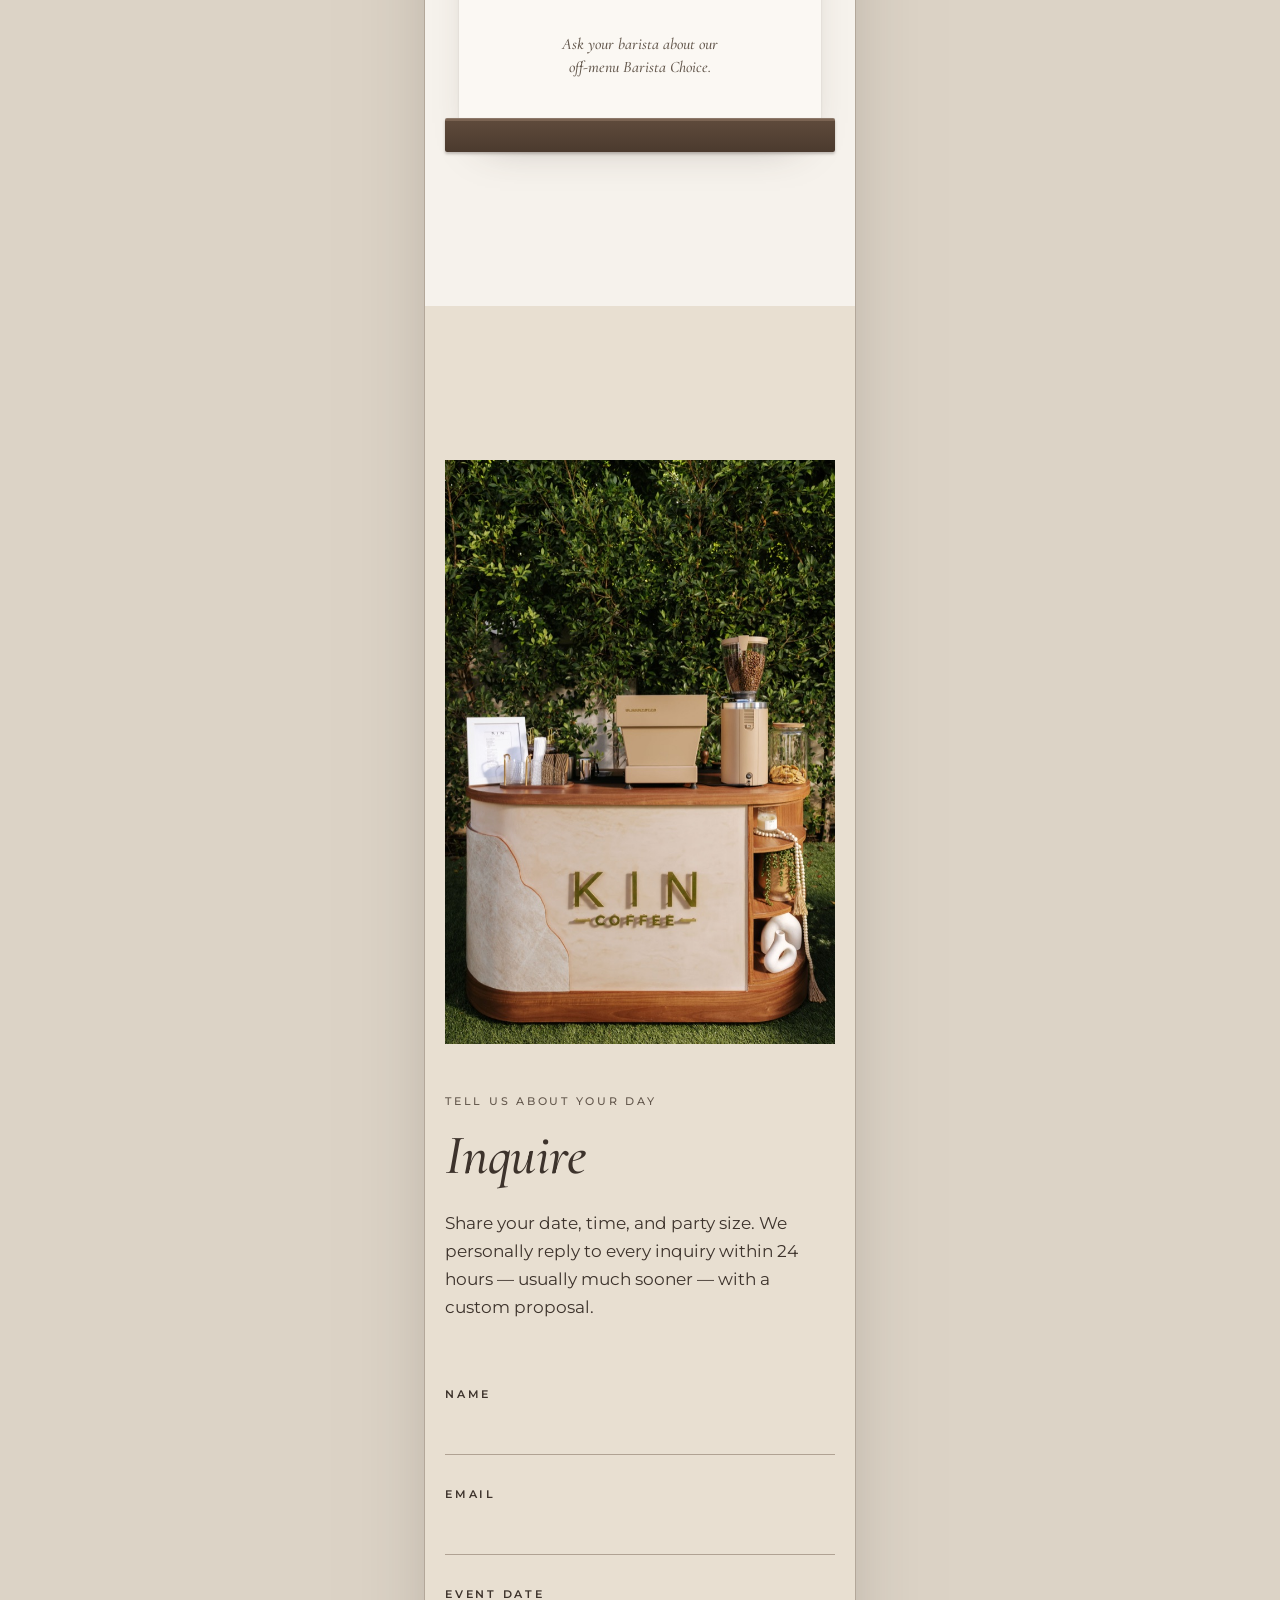
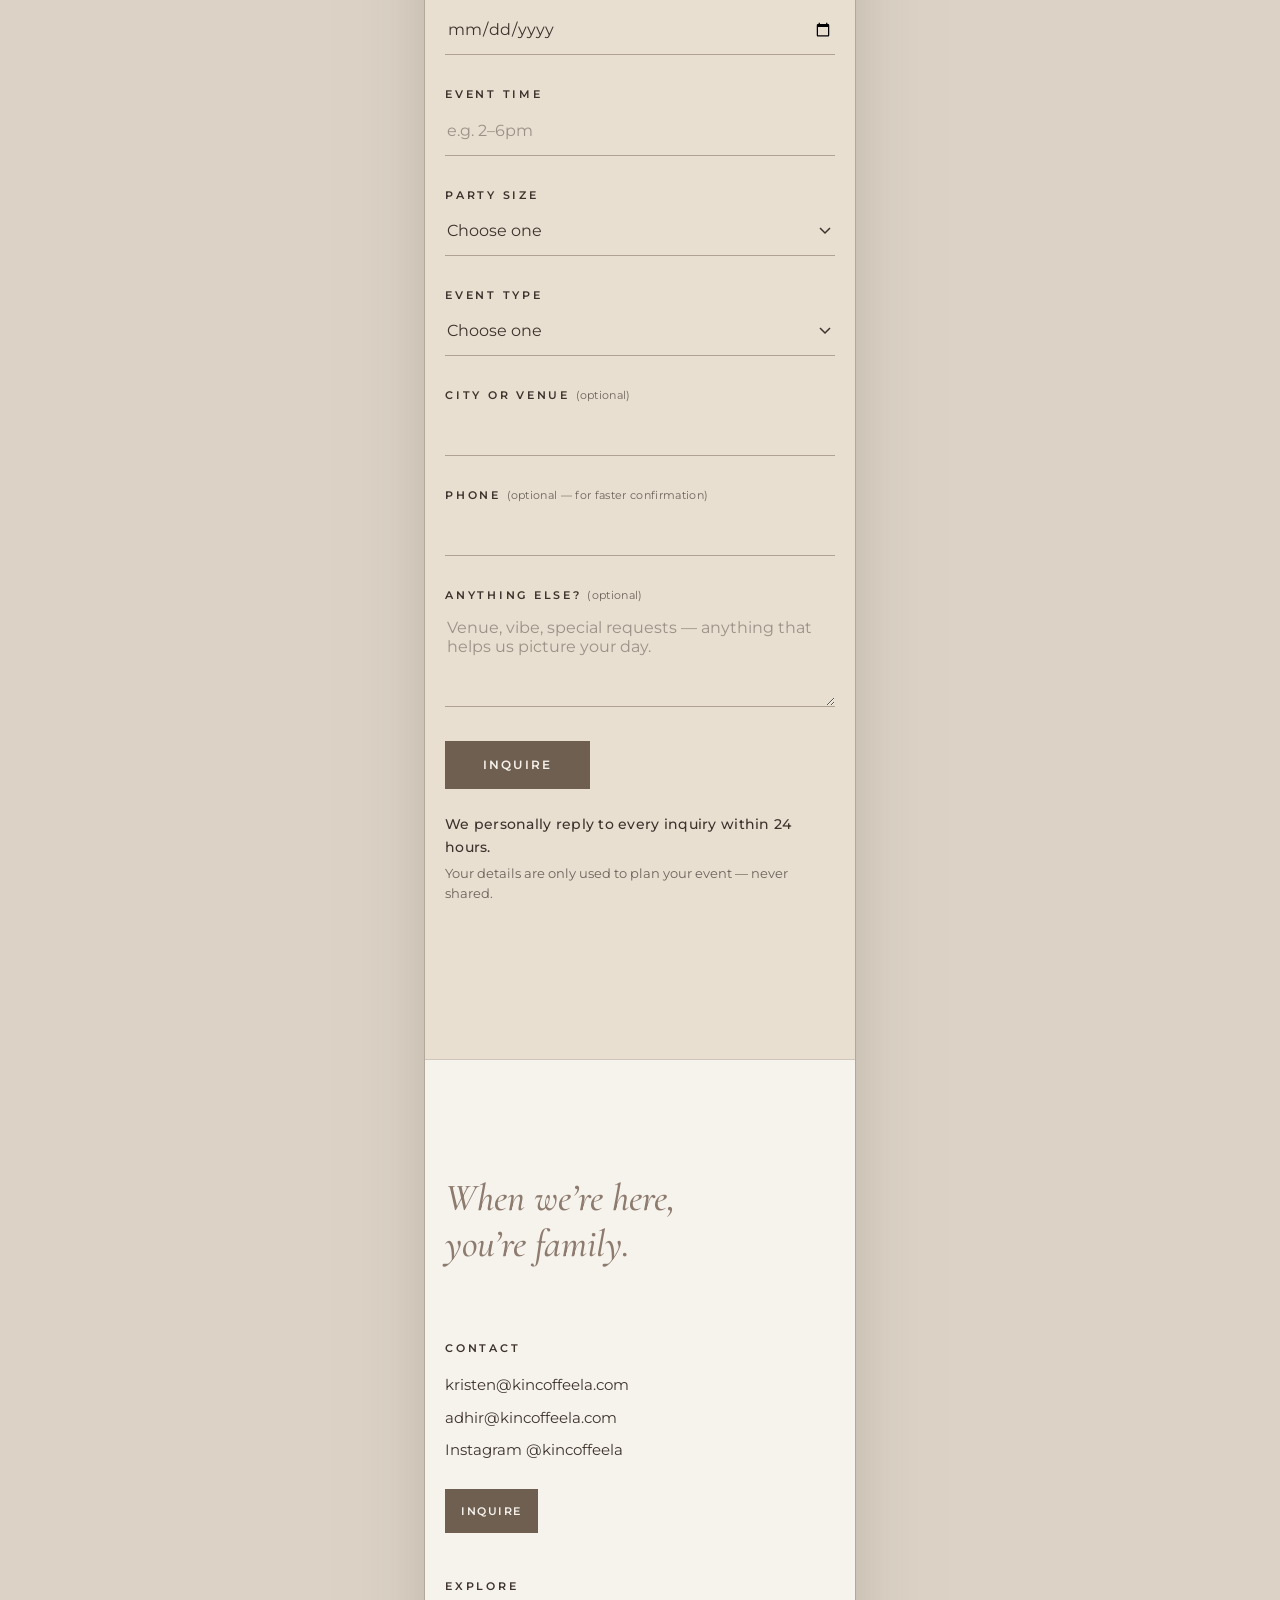
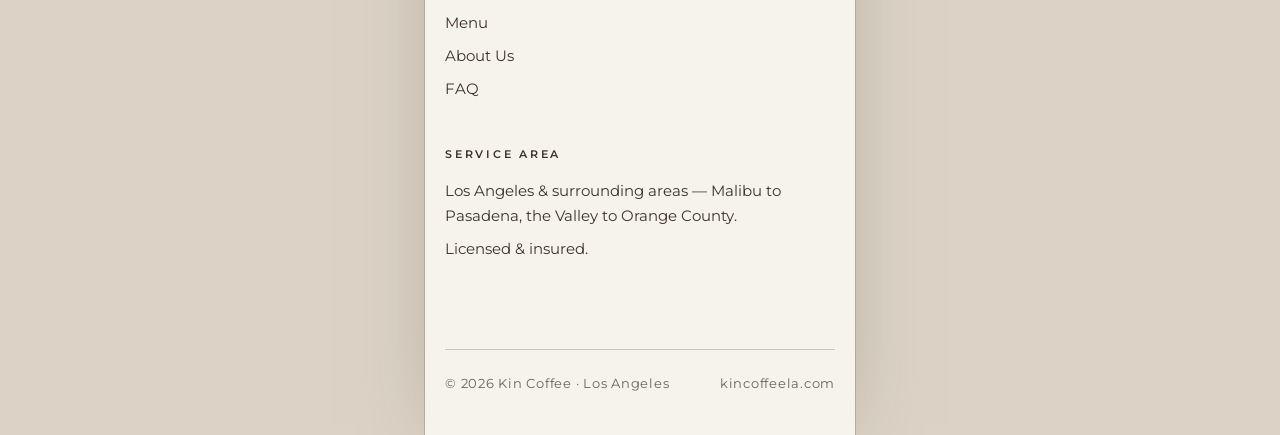
==== commit aa09bd9a: "Add Instagram link to footers and structured data Co-Authored-By: Claude Fable 5.2 <noreply@anthropi" ====
--- a/mobile/index.html
+++ b/mobile/index.html
@@ -25,6 +25,8 @@
     "name": "Kin Coffee",
     "url": "https://kincoffeela.com",
     "email": "kristen@kincoffeela.com",
+    "telephone": "+1-213-259-3232",
+    "sameAs": ["https://www.instagram.com/kincoffeela/"],
     "description": "Luxury coffee cart rentals for weddings, corporate events, open houses, and private parties in Los Angeles and surrounding areas.",
     "areaServed": "Los Angeles"
   }
@@ -264,6 +266,7 @@
           <h3 class="foot-head">Contact</h3>
           <p><a href="mailto:kristen@kincoffeela.com">kristen@kincoffeela.com</a></p>
           <p><a href="mailto:adhir@kincoffeela.com">adhir@kincoffeela.com</a></p>
+          <p><a href="https://www.instagram.com/kincoffeela/" target="_blank" rel="noopener">Instagram @kincoffeela</a></p>
           <p><a class="btn btn--nav foot-cta" href="#inquire">Inquire</a></p>
         </div>
         <div class="foot-col">
--- a/mobile/style.css
+++ b/mobile/style.css
@@ -430,11 +430,13 @@
 
 .inquire-grid { display: grid; grid-template-columns: 1fr; gap: 48px; }
 
+/* Full cart photo, never cropped (Kristen 11/5: show the whole cart) */
 .inquire-media img {
+  display: block;
   width: 100%;
+  max-width: 520px;
   height: auto;
-  aspect-ratio: 4 / 3;
-  object-fit: cover;
+  margin-inline: auto;
 }
 
 
